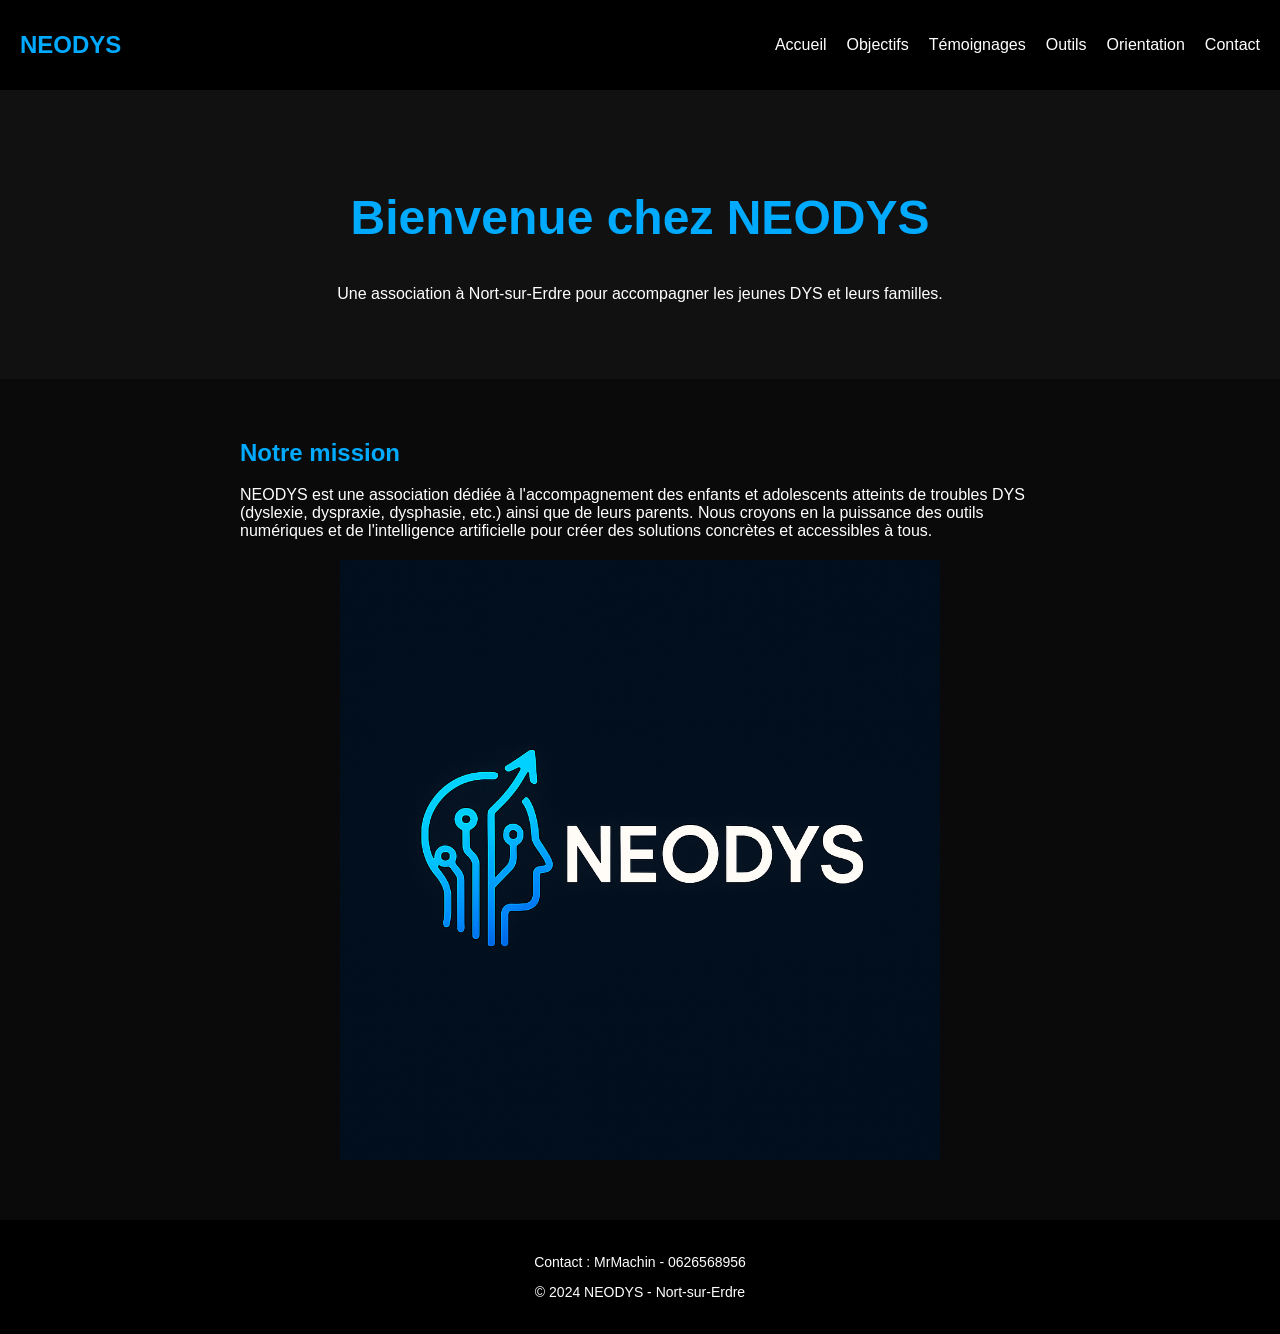
==== index.html @ 27acfe14 "Add files via upload" ====
<!DOCTYPE html>
<html lang="fr">
<head>
    <meta charset="UTF-8">
    <title>NEODYS - Accueil</title>
    <link rel="stylesheet" href="assets/style.css">
</head>
<body>
    <header>
        <div class="logo">NEODYS</div>
        <nav>
            <ul>
                <li><a href="index.html">Accueil</a></li>
                <li><a href="pages/objectifs.html">Objectifs</a></li>
                <li><a href="pages/temoignages.html">Témoignages</a></li>
                <li><a href="pages/outils.html">Outils</a></li>
                <li><a href="pages/orientation.html">Orientation</a></li>
                <li><a href="pages/contact.html">Contact</a></li>
            </ul>
        </nav>
    </header>
    <main>
        <section class="hero">
            <h1>Bienvenue chez NEODYS</h1>
            <p>Une association à Nort-sur-Erdre pour accompagner les jeunes DYS et leurs familles.</p>
        </section>
        <section class="intro">
            <h2>Notre mission</h2>
            <p>NEODYS est une association dédiée à l'accompagnement des enfants et adolescents atteints de troubles DYS (dyslexie, dyspraxie, dysphasie, etc.) ainsi que de leurs parents. Nous croyons en la puissance des outils numériques et de l'intelligence artificielle pour créer des solutions concrètes et accessibles à tous.</p>
            <img src="assets/images/35d56af0ce.png" alt="Illustration NEODYS" class="illustration">
        </section>
    </main>
    <footer>
        <p>Contact : MrMachin - 0626568956</p>
        <p>&copy; 2024 NEODYS - Nort-sur-Erdre</p>
    </footer>
</body>
</html>
---- assets/style.css ----
body {
    margin: 0;
    font-family: 'Segoe UI', sans-serif;
    background-color: #0a0a0a;
    color: #ffffff;
}
header {
    background-color: #000000;
    padding: 20px;
    display: flex;
    justify-content: space-between;
    align-items: center;
}
.logo {
    font-size: 24px;
    font-weight: bold;
    color: #00aaff;
}
nav ul {
    list-style: none;
    display: flex;
    gap: 20px;
}
nav ul li a {
    color: #ffffff;
    text-decoration: none;
}
nav ul li a:hover {
    color: #00aaff;
}
.hero {
    background-color: #111111;
    padding: 60px 20px;
    text-align: center;
}
.hero h1 {
    font-size: 48px;
    color: #00aaff;
}
.intro {
    padding: 40px 20px;
    max-width: 800px;
    margin: auto;
}
.intro h2 {
    color: #00aaff;
}
.illustration {
    width: 100%;
    max-width: 600px;
    display: block;
    margin: 20px auto;
}
footer {
    background-color: #000000;
    text-align: center;
    padding: 20px;
    font-size: 14px;
}
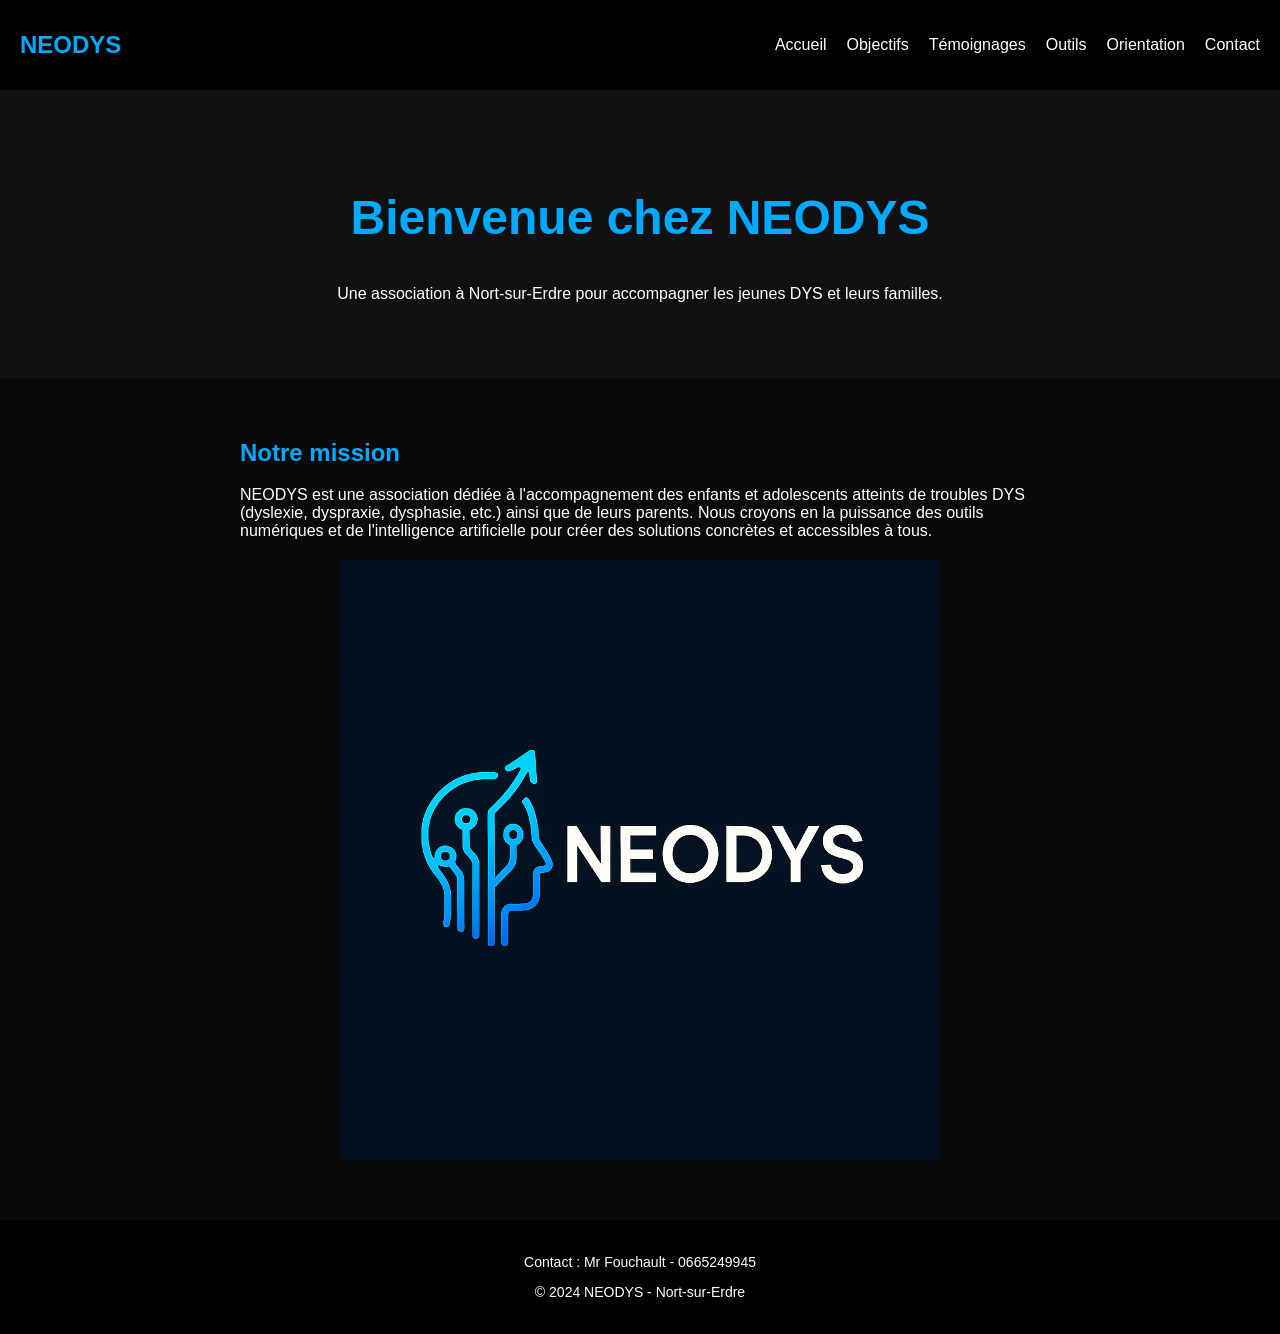
==== commit 7a67c26b: "Add files via upload" ====
--- a/index.html
+++ b/index.html
@@ -32,7 +32,7 @@
         </section>
     </main>
     <footer>
-        <p>Contact : MrMachin - 0626568956</p>
+        <p>Contact : Mr Fouchault - 0665249945</p>
         <p>&copy; 2024 NEODYS - Nort-sur-Erdre</p>
     </footer>
 </body>
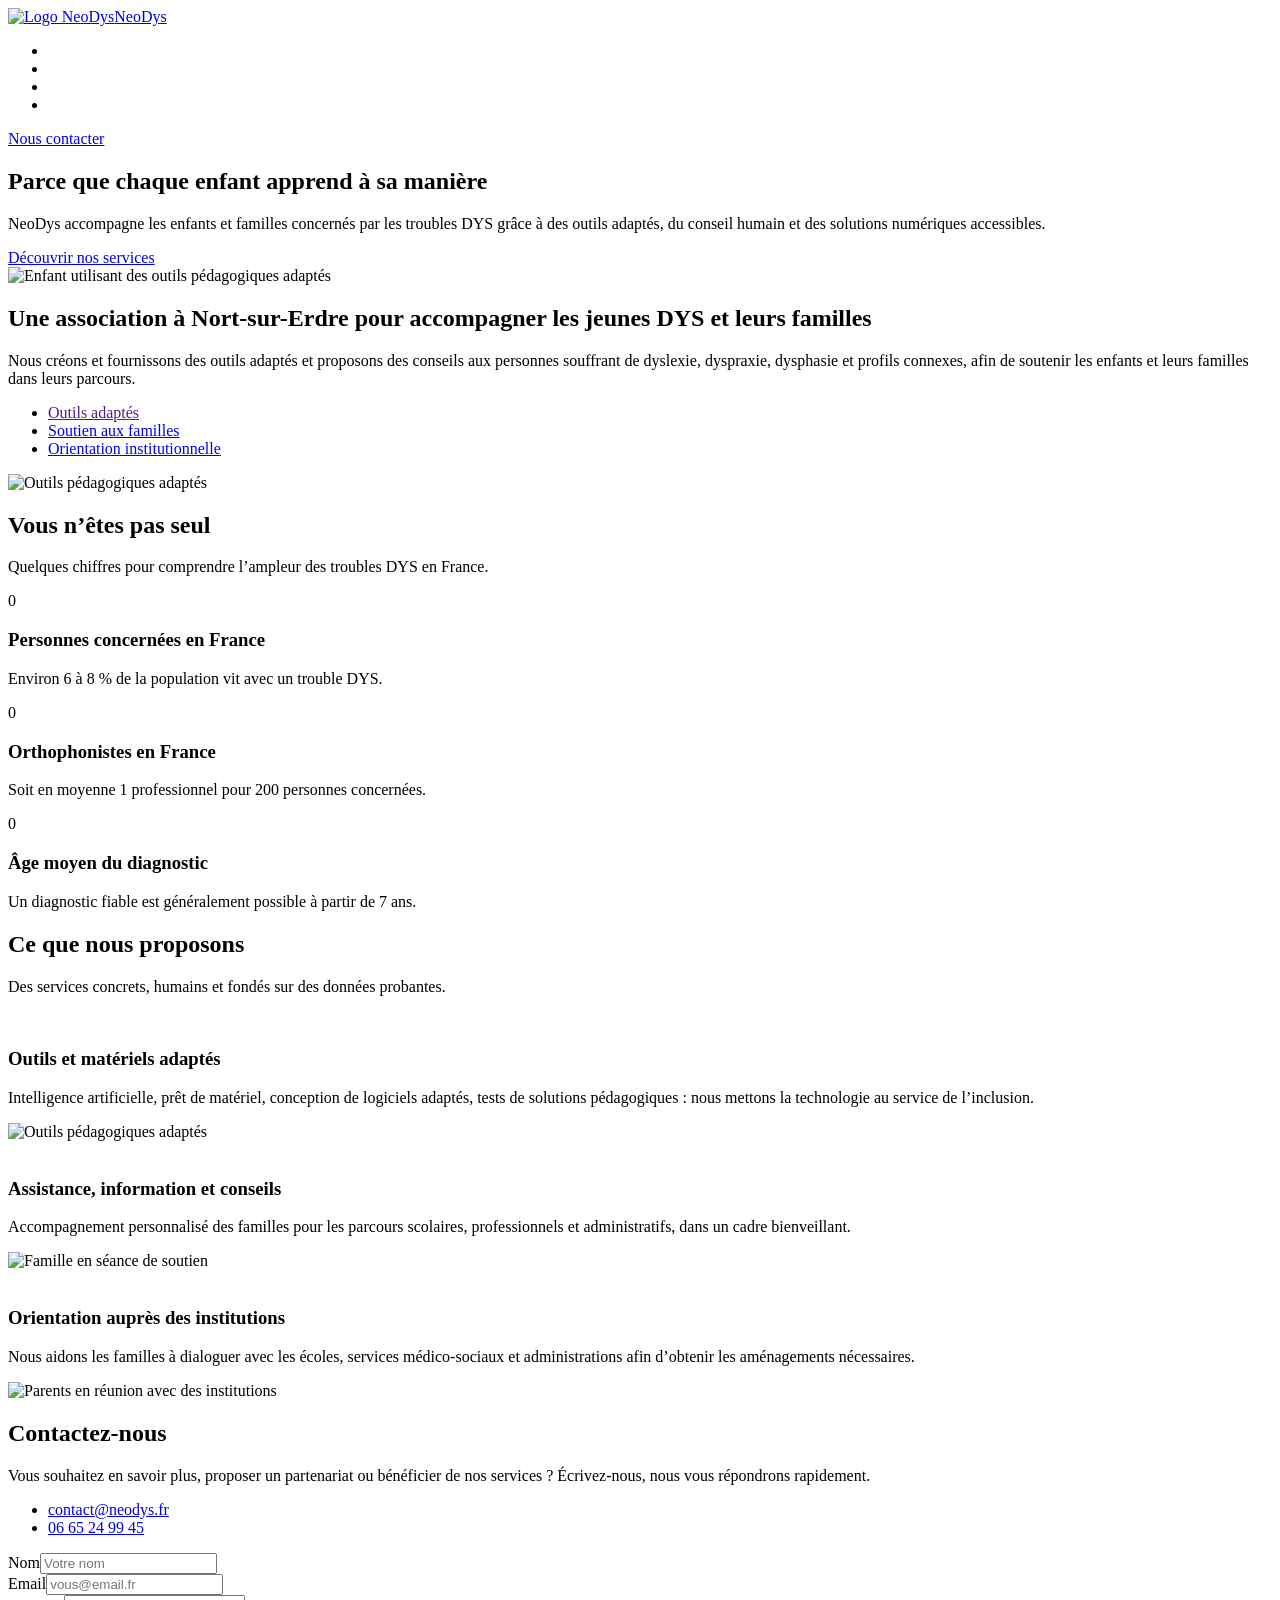
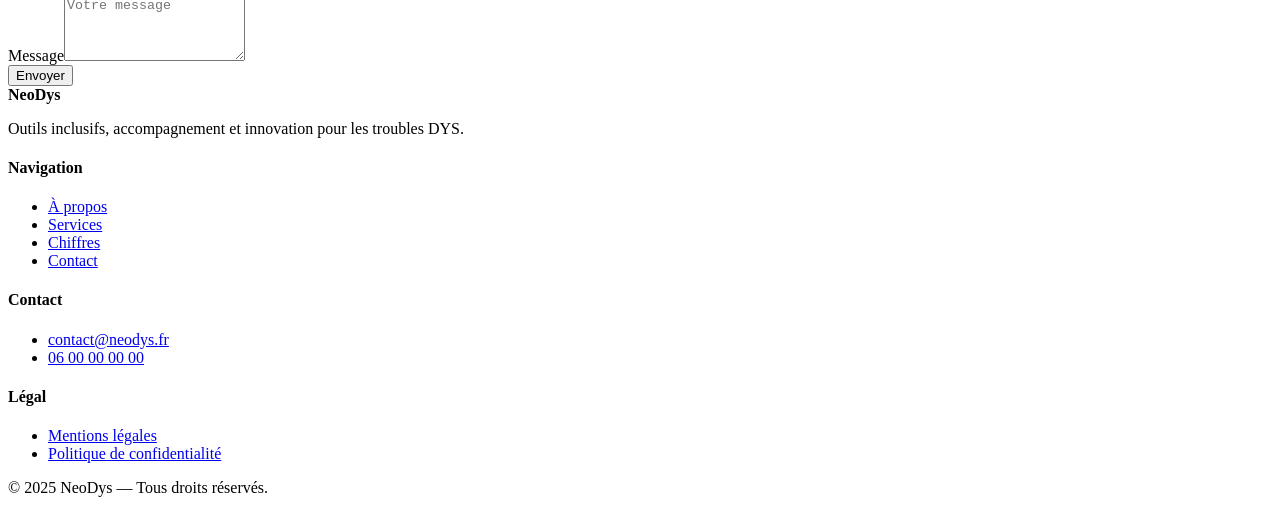
==== commit 18aa6bbb: "Update index.html New version" ====
--- a/index.html
+++ b/index.html
@@ -1,39 +1,88 @@
-
 <!DOCTYPE html>
 <html lang="fr">
-<head>
-    <meta charset="UTF-8">
-    <title>NEODYS - Accueil</title>
-    <link rel="stylesheet" href="assets/style.css">
-</head>
-<body>
-    <header>
-        <div class="logo">NEODYS</div>
-        <nav>
-            <ul>
-                <li><a href="index.html">Accueil</a></li>
-                <li><a href="pages/objectifs.html">Objectifs</a></li>
-                <li><a href="pages/temoignages.html">Témoignages</a></li>
-                <li><a href="pages/outils.html">Outils</a></li>
-                <li><a href="pages/orientation.html">Orientation</a></li>
-                <li><a href="pages/contact.html">Contact</a></li>
-            </ul>
-        </nav>
-    </header>
-    <main>
-        <section class="hero">
-            <h1>Bienvenue chez NEODYS</h1>
-            <p>Une association à Nort-sur-Erdre pour accompagner les jeunes DYS et leurs familles.</p>
-        </section>
-        <section class="intro">
-            <h2>Notre mission</h2>
-            <p>NEODYS est une association dédiée à l'accompagnement des enfants et adolescents atteints de troubles DYS (dyslexie, dyspraxie, dysphasie, etc.) ainsi que de leurs parents. Nous croyons en la puissance des outils numériques et de l'intelligence artificielle pour créer des solutions concrètes et accessibles à tous.</p>
-            <img src="assets/images/35d56af0ce.png" alt="Illustration NEODYS" class="illustration">
-        </section>
-    </main>
-    <footer>
-        <p>Contact : Mr Fouchault - 0665249945</p>
-        <p>&copy; 2024 NEODYS - Nort-sur-Erdre</p>
-    </footer>
-</body>
+  <head>
+    <title>NeoDys — Chaque enfant apprend autrement</title>
+  <meta charset="utf-8"/>
+  <meta name="viewport" content="width=device-width, initial-scale=1"/>
+  <meta name="robots" content="index,follow"/>
+  <meta name="generator" content="GrapesJS Studio"/>
+  <meta name="description" content="Association dédiée aux enfants et adolescents avec troubles DYS. Outils, accompagnement et inclusion."/>
+  <meta name="keywords" content="association help dyslexia child "/>
+  <meta property="og:title" content="Association Website"/>
+  <meta property="og:description" content="An association dedicated to supporting children and adolescents with DYS disorders (dyslexia, dyspraxia, dysphasia, etc.) and their parents. We believe in the power of digital tools and artificial intelligence to create concrete solutions that are accessible to all."/>
+  <meta property="og:image" content="https://cdn.grapesjs.com/workspaces/cmgajyzwd0ggd1u27xt3xkpdw/assets/f4bf1b28-2340-4c3b-806a-309c0e738897__sans-titre.png"/>
+  <link rel="icon" href="https://cdn.grapesjs.com/workspaces/cmgajyzwd0ggd1u27xt3xkpdw/assets/f4bf1b28-2340-4c3b-806a-309c0e738897__sans-titre.png"/>
+  <link rel="preconnect" href="https://fonts.googleapis.com"/>
+<link rel="preconnect" href="https://fonts.gstatic.com" crossorigin=""/>
+<link href="https://fonts.googleapis.com/css2?family=Inter:wght@400;500;600;700&amp;family=Poppins:wght@600;700&amp;display=swap" rel="stylesheet"/>
+<link rel="stylesheet" href="style.css"/>
+  <link rel="stylesheet" href="./style.css">
+  </head>
+  <body class="gjs-t-body cls-kjmi97"><!-- HEADER --><header id="iawk8b" class="site-header"><div id="ikio72" class="container header-row"><a href="#" id="i83j0b" class="brand"><img src="https://cdn.grapesjs.com/workspaces/cmgajyzwd0ggd1u27xt3xkpdw/assets/f4bf1b28-2340-4c3b-806a-309c0e738897__sans-titre.png" alt="Logo NeoDys" class="brand-logo"/><span id="i8cjxf" class="brand-name">NeoDys</span></a><nav aria-label="Navigation principale" id="i60w9q" class="nav"><ul id="nav-menu" class="nav-list"><li></li><li></li><li></li><li></li></ul></nav><a href="#contact" id="iq6sd1" class="btn btn-primary header-cta">Nous contacter</a></div></header><!-- HERO --><section class="hero"><div id="iluq3w" class="container hero-grid"><div class="hero-content"><h1 id="igd5ux">Parce que chaque enfant apprend à sa manière</h1><p id="inbpbu">
+            NeoDys accompagne les enfants et familles concernés par les troubles DYS grâce à des outils adaptés,
+            du conseil humain et des solutions numériques accessibles.
+          </p><div id="irul8d" class="hero-actions"><a href="#services" id="iszy1e" class="btn btn-primary">Découvrir nos services</a></div></div><div class="hero-media"><img src="https://cdn.grapesjs.com/workspaces/cmgajyzwd0ggd1u27xt3xkpdw/assets/0e031866-b7d8-4621-9bfe-7e6dbc45d744__homepage.png" alt="Enfant utilisant des outils pédagogiques adaptés" loading="lazy"/></div></div></section><!-- ABOUT --><section id="about" class="section section-alt"><div class="container about-grid"><div class="about-content"><h2 id="i7hau8">Une association à Nort-sur-Erdre pour accompagner les jeunes DYS et leurs familles</h2><p id="i533xy">
+            Nous créons et fournissons des outils adaptés et proposons des conseils aux personnes souffrant de dyslexie,
+            dyspraxie, dysphasie et profils connexes, afin de soutenir les enfants et leurs familles dans leurs parcours.
+          </p><ul class="features-list"><li><a href="" id="i0cnm4a" class="features-link"><img src="https://cdn.grapesjs.com/workspaces/cmgajyzwd0ggd1u27xt3xkpdw/assets/58eb4a2b-8857-49b6-830a-2efe893fca12__laptop-alt-1-svgrepo-com.svg" alt="" aria-hidden="true" id="iqdhwq" class="features-icon"/><span id="ihd399" class="features-text">Outils adaptés</span></a></li><li><a href="#soutien-familles" class="features-link"><img src="https://cdn.grapesjs.com/workspaces/cmgajyzwd0ggd1u27xt3xkpdw/assets/b63f4668-7321-470e-af51-d4eb63fbffd0__help-notification-alert-svgrepo-com.svg" alt="" aria-hidden="true" class="features-icon"/><span id="iif6f2" class="features-text">Soutien aux familles</span></a></li><li><a href="#orientation-institutionnelle" class="features-link"><img src="https://cdn.grapesjs.com/workspaces/cmgajyzwd0ggd1u27xt3xkpdw/assets/3107d312-eee1-466d-b9e6-87ce29bc3406__institution-svgrepo-com.svg" alt="" aria-hidden="true" id="iud1ll" class="features-icon"/><span id="i2te7a" class="features-text">Orientation institutionnelle</span></a></li></ul></div><div class="about-media"><img src="https://cdn.grapesjs.com/workspaces/cmgajyzwd0ggd1u27xt3xkpdw/assets/9f7df3d9-b912-4e22-a94a-2d10650d48ab__accompagnement.jpg" alt="Outils pédagogiques adaptés" loading="lazy" id="ir4f1l"/></div></div></section><!-- STATS --><section id="stats" class="section"><div class="container stats-header"><h2>Vous n’êtes pas seul</h2><p id="izos5s">Quelques chiffres pour comprendre l’ampleur des troubles DYS en France.</p></div><div class="container stats-grid"><article class="stat-card"><div data-target="4796400" class="stat-value">0</div><h3>Personnes concernées en France</h3><p>Environ 6 à 8 % de la population vit avec un trouble DYS.</p></article><article class="stat-card"><div data-target="24400" class="stat-value">0</div><h3>Orthophonistes en France</h3><p>Soit en moyenne 1 professionnel pour 200 personnes concernées.</p></article><article class="stat-card"><div data-target="7" class="stat-value">0</div><h3>Âge moyen du diagnostic</h3><p>Un diagnostic fiable est généralement possible à partir de 7 ans.</p></article></div></section><!-- SERVICES --><section id="services" class="section section-alt"><div class="container services-header"><h2>Ce que nous proposons</h2><p>Des services concrets, humains et fondés sur des données probantes.</p></div><div class="container services-grid"><article class="service-card"><div class="service-header"><img src="https://api.iconify.design/lucide-wrench.svg" alt="" aria-hidden="true"/><h3>Outils et matériels adaptés</h3></div><p>
+            Intelligence artificielle, prêt de matériel, conception de logiciels adaptés,
+            tests de solutions pédagogiques : nous mettons la technologie au service de l’inclusion.
+          </p><img src="https://cdn.grapesjs.com/workspaces/cmgajyzwd0ggd1u27xt3xkpdw/assets/0801f3e4-2766-47a6-b508-b0bc6863810e__geminigeneratedimage1if2b81if2b81if2.png" alt="Outils pédagogiques adaptés" loading="lazy" class="service-image"/></article><article class="service-card"><div class="service-header"><img src="https://api.iconify.design/lucide-heart-handshake.svg" alt="" aria-hidden="true"/><h3>Assistance, information et conseils</h3></div><p>
+            Accompagnement personnalisé des familles pour les parcours scolaires,
+            professionnels et administratifs, dans un cadre bienveillant.
+          </p><img src="https://cdn.grapesjs.com/workspaces/cmgajyzwd0ggd1u27xt3xkpdw/assets/c8f2d882-c932-44e7-be1f-30512486e91b__geminigeneratedimagelb1zo9lb1zo9lb1z.png" alt="Famille en séance de soutien" loading="lazy" class="service-image"/></article><article class="service-card"><div class="service-header"><img src="https://api.iconify.design/lucide-landmark.svg" alt="" aria-hidden="true"/><h3>Orientation auprès des institutions</h3></div><p>
+            Nous aidons les familles à dialoguer avec les écoles, services médico-sociaux
+            et administrations afin d’obtenir les aménagements nécessaires.
+          </p><img src="https://cdn.grapesjs.com/workspaces/cmgajyzwd0ggd1u27xt3xkpdw/assets/6550ee83-03e2-4e31-a91a-245e0c40d80b__geminigeneratedimagevndatxvndatxvnda.png" alt="Parents en réunion avec des institutions" loading="lazy" class="service-image"/></article></div></section><!-- CONTACT --><section id="contact" class="section"><div id="i3mvjs" class="container contact-grid"><div class="contact-info"><h2>Contactez-nous</h2><p>
+            Vous souhaitez en savoir plus, proposer un partenariat ou bénéficier de nos services ?
+            Écrivez-nous, nous vous répondrons rapidement.
+          </p><ul class="contact-list"><li><img src="https://api.iconify.design/lucide-mail.svg" alt="" aria-hidden="true"/><a href="mailto:contact@neodys.fr">contact@neodys.fr</a></li><li><img src="https://api.iconify.design/lucide-phone.svg" alt="" aria-hidden="true"/><a href="tel:+33665249945">06 65 24 99 45</a></li></ul></div><form method="post" action="#" class="contact-form"><div class="form-field"><label for="name">Nom</label><input type="text" id="name" required placeholder="Votre nom"/></div><div class="form-field"><label for="email">Email</label><input type="email" id="email" required placeholder="vous@email.fr"/></div><div class="form-field"><label for="message">Message</label><textarea id="message" rows="4" required placeholder="Votre message"></textarea></div><button type="submit" id="ief5v3" class="btn btn-primary">Envoyer</button></form></div></section><!-- FOOTER --><footer class="site-footer"><div class="container footer-grid"><div class="footer-brand"><img src="https://api.iconify.design/lucide-shield.svg" alt="" aria-hidden="true"/><strong>NeoDys</strong><p>Outils inclusifs, accompagnement et innovation pour les troubles DYS.</p></div><nav aria-label="Navigation secondaire" class="footer-nav"><h4>Navigation</h4><ul><li><a href="#about">À propos</a></li><li><a href="#services">Services</a></li><li><a href="#stats">Chiffres</a></li><li><a href="#contact">Contact</a></li></ul></nav><div class="footer-contact"><h4>Contact</h4><ul><li><a href="mailto:contact@neodys.fr">contact@neodys.fr</a></li><li><a href="tel:+33600000000">06 00 00 00 00</a></li></ul></div><div class="footer-legal"><h4>Légal</h4><ul><li><a href="#">Mentions légales</a></li><li><a href="#">Politique de confidentialité</a></li></ul></div></div><div id="i4d6zl" class="footer-bottom"><p>© 2025 NeoDys — Tous droits réservés.</p></div></footer><!-- JS --><script>
+      // MENU MOBILE
+      const toggle = document.querySelector('.nav-toggle');
+      const menu = document.querySelector('#nav-menu');
+
+      toggle.addEventListener('click', () => {
+        const expanded = toggle.getAttribute('aria-expanded') === 'true';
+        toggle.setAttribute('aria-expanded', !expanded);
+        menu.classList.toggle('open');
+      });
+
+      // STATS ANIMATION
+      const counters = document.querySelectorAll(".stat-value");
+
+      function formatFR(n) {
+        return n.toLocaleString("fr-FR");
+      }
+
+      function animate(el) {
+        const target = parseInt(el.dataset.target, 10) || 0;
+        const duration = 2000;
+        const start = performance.now();
+
+        function step(now) {
+          const progress = Math.min((now - start) / duration, 1);
+          el.textContent = formatFR(Math.floor(target * progress));
+          if (progress < 1) requestAnimationFrame(step);
+        }
+
+        requestAnimationFrame(step);
+      }
+
+      const observer = new IntersectionObserver(entries => {
+        entries.forEach(entry => {
+          if (entry.isIntersecting) {
+            const el = entry.target.querySelector(".stat-value");
+            if (el && !el.dataset.done) {
+              el.dataset.done = "1";
+              animate(el);
+            }
+            observer.unobserve(entry.target);
+          }
+        });
+      }, {
+        threshold: 0.4
+      });
+
+      document.querySelectorAll(".stat-card").forEach(card => observer.observe(card));
+    </script></body>
 </html>
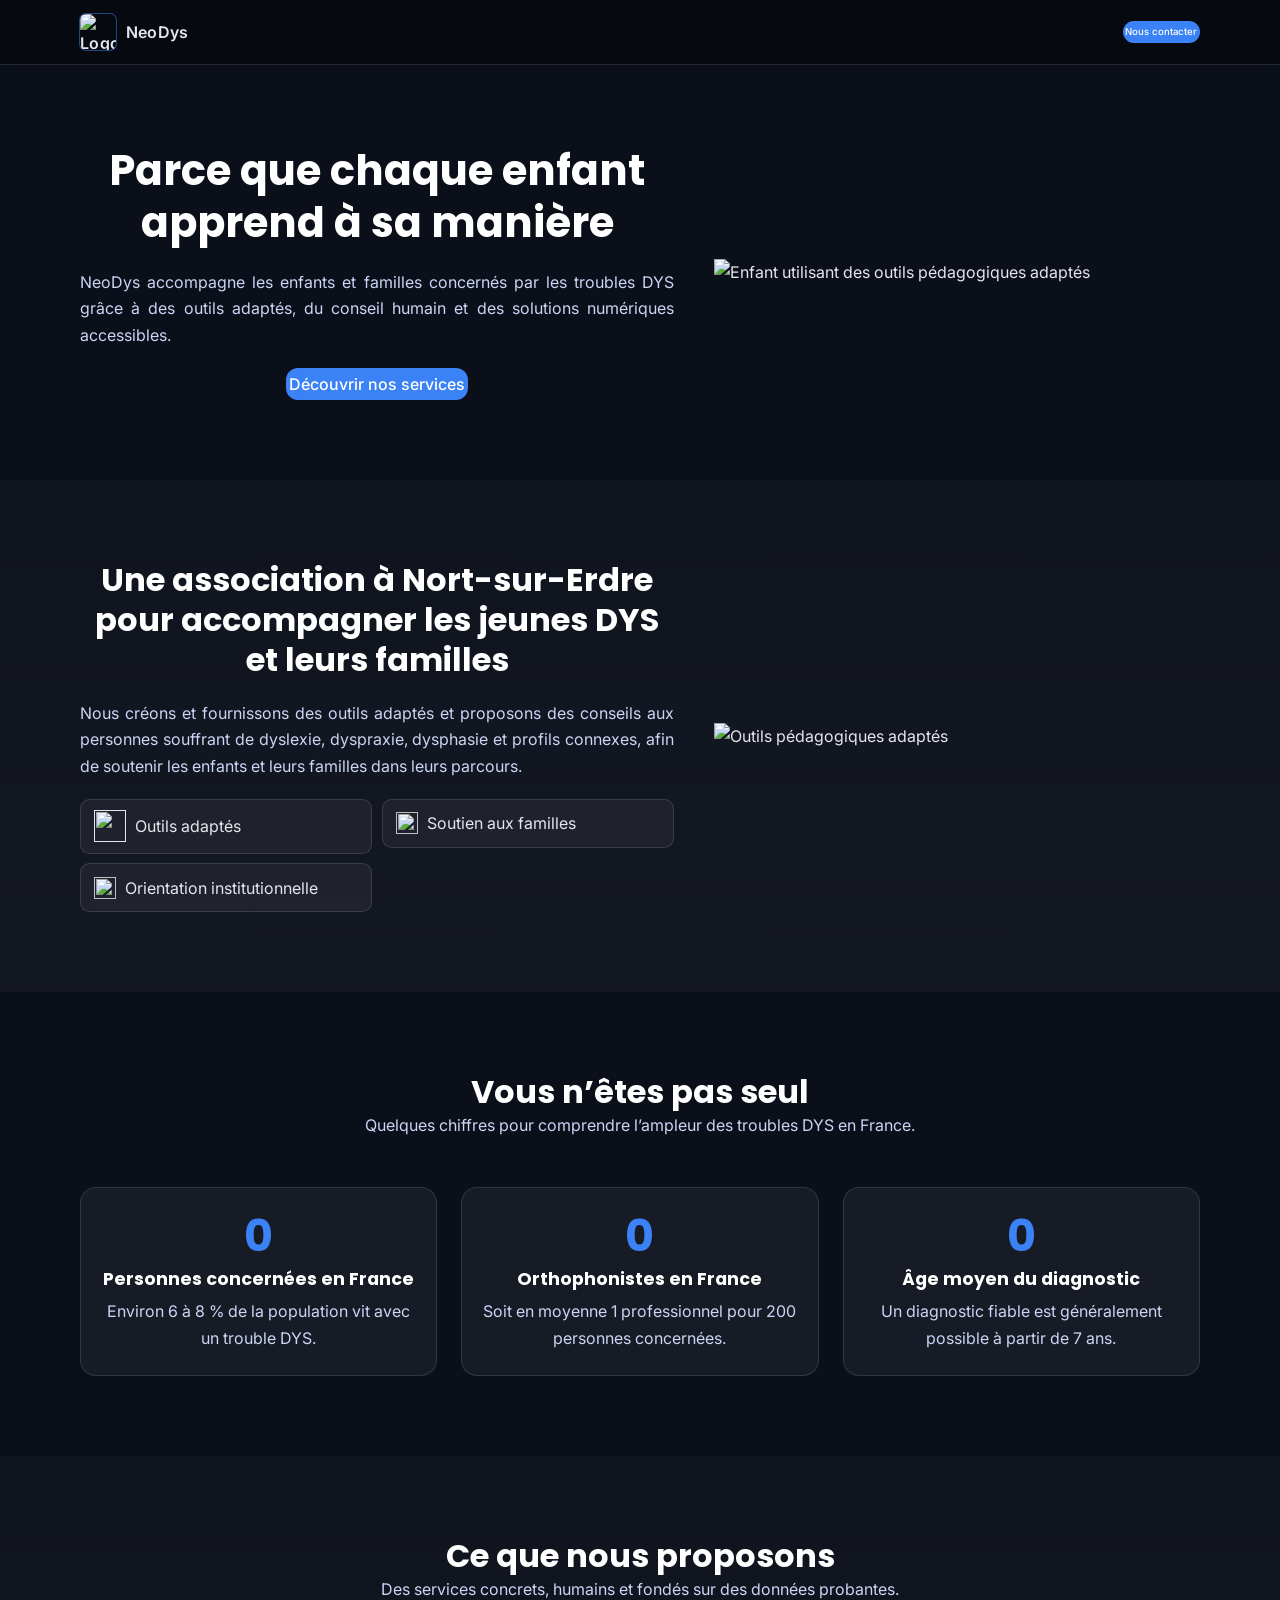
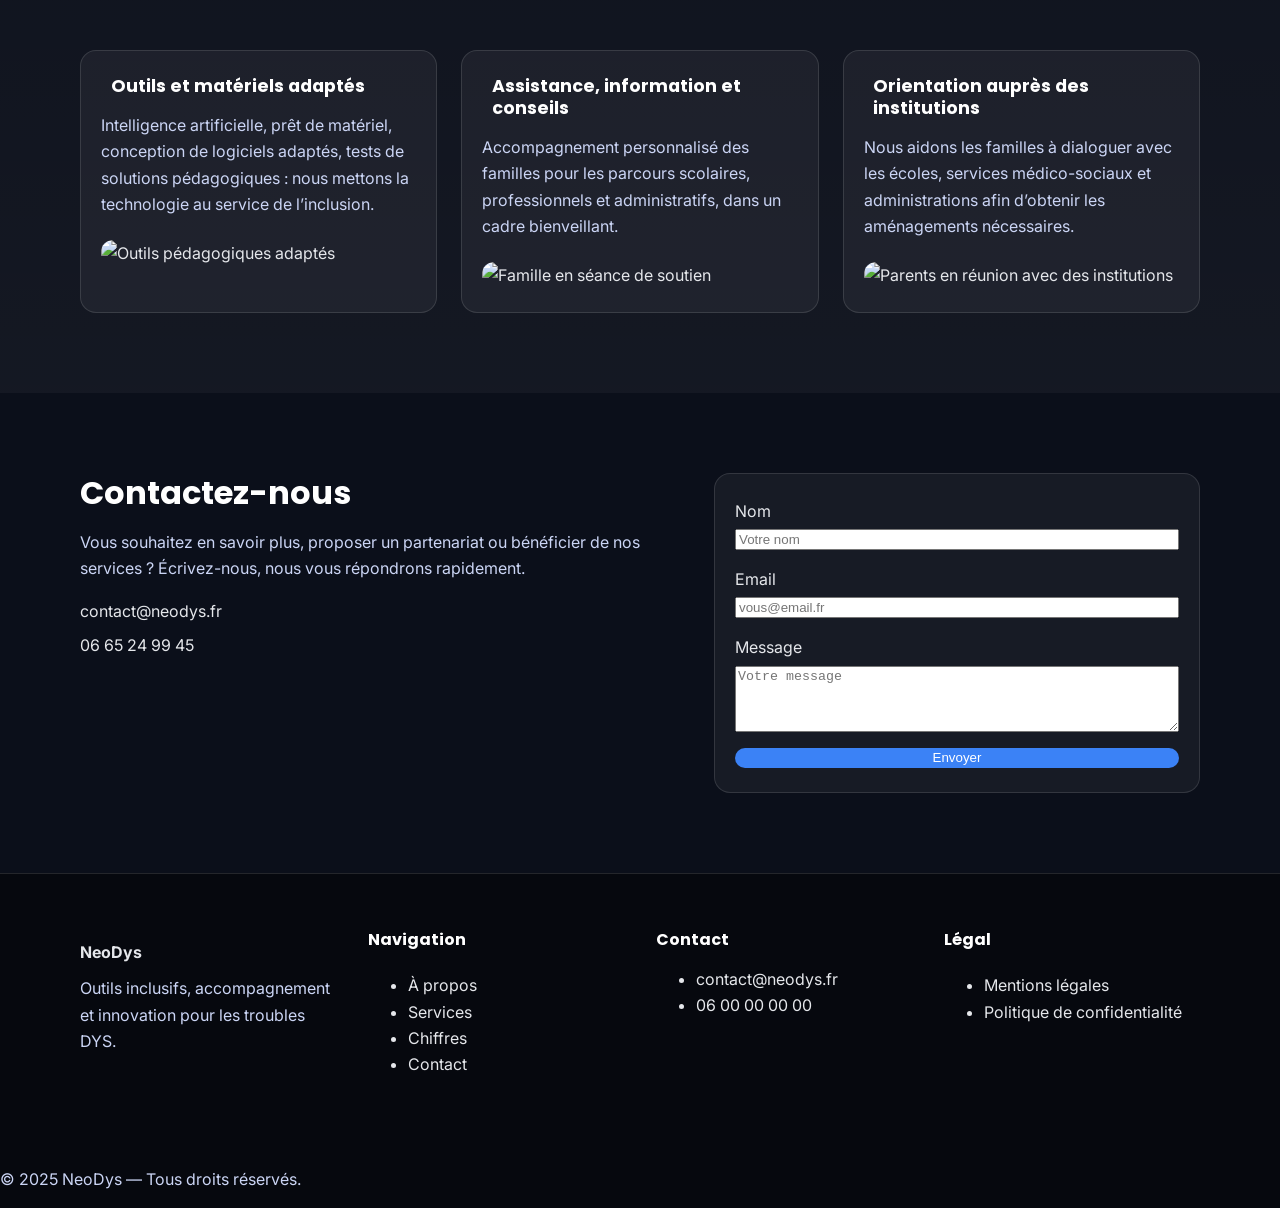
==== commit 708d75d1: "Update index.html" ====
--- a/index.html
+++ b/index.html
@@ -15,8 +15,7 @@
   <link rel="preconnect" href="https://fonts.googleapis.com"/>
 <link rel="preconnect" href="https://fonts.gstatic.com" crossorigin=""/>
 <link href="https://fonts.googleapis.com/css2?family=Inter:wght@400;500;600;700&amp;family=Poppins:wght@600;700&amp;display=swap" rel="stylesheet"/>
-<link rel="stylesheet" href="style.css"/>
-  <link rel="stylesheet" href="./style.css">
+<link rel="stylesheet" href="assets/style.css">
   </head>
   <body class="gjs-t-body cls-kjmi97"><!-- HEADER --><header id="iawk8b" class="site-header"><div id="ikio72" class="container header-row"><a href="#" id="i83j0b" class="brand"><img src="https://cdn.grapesjs.com/workspaces/cmgajyzwd0ggd1u27xt3xkpdw/assets/f4bf1b28-2340-4c3b-806a-309c0e738897__sans-titre.png" alt="Logo NeoDys" class="brand-logo"/><span id="i8cjxf" class="brand-name">NeoDys</span></a><nav aria-label="Navigation principale" id="i60w9q" class="nav"><ul id="nav-menu" class="nav-list"><li></li><li></li><li></li><li></li></ul></nav><a href="#contact" id="iq6sd1" class="btn btn-primary header-cta">Nous contacter</a></div></header><!-- HERO --><section class="hero"><div id="iluq3w" class="container hero-grid"><div class="hero-content"><h1 id="igd5ux">Parce que chaque enfant apprend à sa manière</h1><p id="inbpbu">
             NeoDys accompagne les enfants et familles concernés par les troubles DYS grâce à des outils adaptés,
--- a/assets/style.css
+++ b/assets/style.css
@@ -0,0 +1,3 @@
+* { box-sizing: border-box; } body {margin: 0;}:root{--gjs-t-color-primary:#3b82f6;--gjs-t-color-secondary:#1e3a8a;--gjs-t-color-accent:#60a5fa;--gjs-t-color-success:#22c55e;--gjs-t-color-warning:#f59e0b;--gjs-t-color-error:#ef4444;}html{font-size:16px;-webkit-text-size-adjust:100%;scroll-behavior:smooth;}.gjs-t-body{background-color:#0b0f1a;color:#e5e7eb;font-size:16px;line-height:1.65;font-family:Inter, system-ui, -apple-system, Segoe UI, Roboto, Arial, "Helvetica Neue", "Noto Sans", "Apple Color Emoji", "Segoe UI Emoji", "Segoe UI Symbol";}.gjs-t-h1{color:#ffffff;font-size:44px;line-height:1.15;font-family:Poppins, Inter, system-ui, -apple-system, Segoe UI, Roboto, Arial;}.gjs-t-h2{color:#ffffff;font-size:32px;line-height:1.2;font-family:Poppins, Inter, system-ui, -apple-system, Segoe UI, Roboto, Arial;}.gjs-t-button{background-color:var(--gjs-t-color-primary);color:#ffffff;border-radius:10px;}.gjs-t-link{color:var(--gjs-t-color-accent);text-decoration:none;}.gjs-t-border{border-radius:12px;border:1px solid rgba(96,165,250,0.25);border-color:#e0e0e0;}body{margin:0;font-family:Inter, system-ui, -apple-system, Segoe UI, Roboto, Arial, sans-serif;background:var(--color-bg);color:var(--color-text);-webkit-font-smoothing:antialiased;}a{color:inherit;text-decoration:none;}.site-header{position:sticky;top:0;z-index:100;background:rgba(0, 0, 0, 0.35);backdrop-filter:blur(10px);border-bottom:1px solid var(--color-border);}.header-container{margin-left:auto;margin-right:auto;max-width:72rem;padding-left:1.5rem;padding-right:1.5rem;padding-top:1rem;padding-bottom:1rem;display:flex;align-items:center;justify-content:space-between;gap:1.5rem;}.brand-link{display:flex;align-items:center;gap:0.75rem;}.brand-mark{height:2.25rem;width:2.25rem;border-radius:0.5rem;background-color:rgb(37 99 235 / 0.2);border-width:1px;border-color:rgb(96 165 250 / 0.3);display:flex;align-items:center;justify-content:center;}.brand-icon{height:1.25rem;width:1.25rem;}.primary-navigation{display:none;}.navigation-list{display:flex;align-items:center;gap:2rem;}.navigation-link-about:hover{color:rgb(255 255 255 / 1);}.navigation-link-services:hover{color:rgb(255 255 255 / 1);}.navigation-link-resources:hover{color:rgb(255 255 255 / 1);}.navigation-link-contact:hover{color:rgb(255 255 255 / 1);}.header-actions{display:flex;align-items:center;gap:0.75rem;}.header-cta{display:none;font-size:clamp(0.6rem, 0.5vw, 0.5rem);}.hero-section{padding-block:2rem 1rem;}.hero-container{display:block;}.hero-title{font-weight:600;}.hero-subtitle{color:rgb(219 234 254 / 0.9);}.hero-primary-cta{padding-left:1.25rem;padding-right:1.25rem;padding-top:0.75rem;padding-bottom:0.75rem;font-weight:500;}.hero-primary-cta:hover{background-color:rgb(59 130 246 / 1);}.hero-primary-cta:focus-visible{outline:2px solid transparent;outline-offset:2px;box-shadow:0 0 #0000, 0 0 #0000, 0 0 #0000;}.hero-secondary-cta{text-underline-offset:4px;}.hero-secondary-cta:hover{text-decoration-line:underline;}.hero-highlights-list{display:flex;align-items:center;gap:1.5rem;font-size:0.875rem;line-height:1.25rem;color:rgb(219 234 254 / 0.8);}.hero-highlight{display:flex;align-items:center;gap:0.5rem;}.hero-highlight-icon-tools{height:1rem;width:1rem;}.hero-highlight-icon-support{height:1rem;width:1rem;}.hero-highlight-icon-guidance{height:1rem;width:1rem;}.hero-image-desktop{width:100%;height:auto;border-radius:0.75rem;border-width:1px;border-color:rgb(255 255 255 / 0.1);box-shadow:0 0 #0000, 0 0 #0000, 0 25px 50px -12px rgb(0 0 0 / 0.25);display:none;}.hero-image-mobile{width:100%;height:auto;border-radius:0.75rem;border-width:1px;border-color:rgb(255 255 255 / 0.1);box-shadow:0 0 #0000, 0 0 #0000, 0 20px 25px -5px rgb(0 0 0 / 0.1), 0 8px 10px -6px rgb(0 0 0 / 0.1);display:none;}.hero-image-fallback{width:100%;height:auto;border-radius:0.75rem;border-width:1px;border-color:rgb(255 255 255 / 0.1);box-shadow:0 0 #0000, 0 0 #0000, 0 25px 50px -12px rgb(0 0 0 / 0.25);}.about-section{width:100%;border-top-width:1px;border-color:rgb(255 255 255 / 0.1);}.about-container{margin-left:auto;margin-right:auto;max-width:72rem;padding-left:1.5rem;padding-right:1.5rem;padding-top:4rem;padding-bottom:4rem;display:grid;grid-template-columns:repeat(2, minmax(0, 1fr));gap:3rem;align-items:flex-start;}.about-text-block{display:flex;flex-direction:column;gap:1.5rem;}.about-title{font-weight:600;}.about-paragraph-intro{color:rgb(219 234 254 / 0.9);}.objectives-list{display:flex;flex-direction:column;gap:1rem;}.objective-item{display:flex;align-items:flex-start;gap:0.75rem;}.objective-icon-tools{height:1.25rem;width:1.25rem;margin-top:0.125rem;}.objective-text{color:rgb(219 234 254 / 1);}.objective-icon-advice{height:1.25rem;width:1.25rem;margin-top:0.125rem;}.objective-icon-guidance{height:1.25rem;width:1.25rem;margin-top:0.125rem;}.about-media-block{display:grid;grid-template-columns:repeat(2, minmax(0, 1fr));gap:1rem;}.about-figure-primary{overflow:hidden;}.about-image-tools{width:100%;height:auto;}.about-caption-tools{padding-left:1rem;padding-right:1rem;padding-top:0.75rem;padding-bottom:0.75rem;font-size:0.875rem;line-height:1.25rem;color:rgb(219 234 254 / 0.8);}.about-figure-secondary{overflow:hidden;}.about-image-family{width:100%;height:auto;}.about-caption-family{padding-left:1rem;padding-right:1rem;padding-top:0.75rem;padding-bottom:0.75rem;font-size:0.875rem;line-height:1.25rem;color:rgb(219 234 254 / 0.8);}.services-section{width:100%;border-top-width:1px;border-color:rgb(255 255 255 / 0.1);}.services-container{margin-left:auto;margin-right:auto;max-width:72rem;padding-left:1.5rem;padding-right:1.5rem;padding-top:4rem;padding-bottom:4rem;}.services-header{text-align:center;margin-bottom:clamp(2rem, 6vw, 3rem);}.services-header-text{max-width:48rem;}.services-title{font-weight:600;}.services-subtitle{color:rgb(219 234 254 / 0.9);margin-top:0.75rem;}.services-header-cta{text-underline-offset:4px;}.services-header-cta:hover{text-decoration-line:underline;}.services-grid{display:grid;grid-template-columns:1fr;gap:1.5rem;}.service-card-tools{padding:1.5rem;background-color:rgb(255 255 255 / 0.05);}.service-card-header{display:flex;align-items:center;gap:0.75rem;}.service-icon-tools{height:1.5rem;width:1.5rem;}.service-title-tools{color:rgb(255 255 255 / 1);font-weight:600;}.service-description-tools{margin-top:0.75rem;color:rgb(219 234 254 / 0.9);}.service-feature-list-tools{margin-top:1rem;display:flex;flex-direction:column;gap:0.5rem;font-size:0.875rem;line-height:1.25rem;color:rgb(219 234 254 / 0.8);}.service-media-wrapper{margin-top:1.25rem;overflow:hidden;border-radius:0.5rem;border-width:1px;border-color:rgb(255 255 255 / 0.1);}.service-image-tools{width:100%;height:auto;}.service-card-support{padding:1.5rem;background-color:rgb(255 255 255 / 0.05);}.service-icon-support{height:1.5rem;width:1.5rem;}.service-title-support{color:rgb(255 255 255 / 1);font-weight:600;}.service-description-support{margin-top:0.75rem;color:rgb(219 234 254 / 0.9);}.service-feature-list-support{margin-top:1rem;display:flex;flex-direction:column;gap:0.5rem;font-size:0.875rem;line-height:1.25rem;color:rgb(219 234 254 / 0.8);}.service-image-support{width:100%;height:auto;}.service-card-guidance{padding:1.5rem;background-color:rgb(255 255 255 / 0.05);}.service-icon-guidance{height:1.5rem;width:1.5rem;}.service-title-guidance{color:rgb(255 255 255 / 1);font-weight:600;}.service-description-guidance{margin-top:0.75rem;color:rgb(219 234 254 / 0.9);}.service-feature-list-guidance{margin-top:1rem;display:flex;flex-direction:column;gap:0.5rem;font-size:0.875rem;line-height:1.25rem;color:rgb(219 234 254 / 0.8);}.service-image-guidance{width:100%;height:auto;}.resources-section{width:100%;border-top-width:1px;border-color:rgb(255 255 255 / 0.1);}.resources-container{margin-left:auto;margin-right:auto;max-width:72rem;padding-left:1.5rem;padding-right:1.5rem;padding-top:4rem;padding-bottom:4rem;}.resources-header{max-width:48rem;}.resources-title{font-weight:600;}.resources-subtitle{color:rgb(219 234 254 / 0.9);margin-top:0.75rem;}.resources-grid{margin-top:2.5rem;display:grid;grid-template-columns:repeat(3, minmax(0, 1fr));gap:2rem;}.resource-card-guide{padding:1.5rem;background-color:rgb(255 255 255 / 0.05);display:flex;flex-direction:column;gap:1rem;}.resource-header{display:flex;align-items:center;gap:0.75rem;}.resource-icon-file{height:1.5rem;width:1.5rem;}.resource-title{color:rgb(255 255 255 / 1);font-weight:600;}.resource-description{color:rgb(219 234 254 / 0.9);}.resource-link{text-underline-offset:4px;}.resource-link:hover{text-decoration-line:underline;}.resource-card-accommodations{padding:1.5rem;background-color:rgb(255 255 255 / 0.05);display:flex;flex-direction:column;gap:1rem;}.resource-icon-clipboard{height:1.5rem;width:1.5rem;}.resource-card-external{padding:1.5rem;background-color:rgb(255 255 255 / 0.05);display:flex;flex-direction:column;gap:1rem;}.resource-icon-external{height:1.5rem;width:1.5rem;}.external-links-list{display:flex;flex-direction:column;gap:0.5rem;font-size:0.875rem;line-height:1.25rem;}.external-link-anchor:hover{text-decoration-line:underline;}.external-link-anchor{text-underline-offset:4px;}.contact-section{width:100%;border-top-width:1px;border-color:rgb(255 255 255 / 0.1);}.contact-container{margin-left:auto;margin-right:auto;max-width:72rem;padding-left:1.5rem;padding-right:1.5rem;padding-top:4rem;padding-bottom:4rem;display:grid;grid-template-columns:repeat(2, minmax(0, 1fr));gap:3rem;}.contact-info-block{display:flex;flex-direction:column;gap:1.5rem;}.contact-title{font-weight:600;}.contact-subtitle{color:rgb(219 234 254 / 0.9);}.contact-details-list{display:flex;flex-direction:column;gap:1rem;}.contact-detail-email{display:flex;align-items:center;gap:0.75rem;}.contact-detail-email:hover{color:rgb(255 255 255 / 1);}.contact-icon-email{height:1.25rem;width:1.25rem;}.contact-detail-phone{display:flex;align-items:center;gap:0.75rem;}.contact-detail-phone:hover{color:rgb(255 255 255 / 1);}.contact-icon-phone{height:1.25rem;width:1.25rem;}.contact-social-row{display:flex;align-items:center;gap:1rem;}.social-link-twitter:hover{color:rgb(255 255 255 / 1);}.social-icon-twitter{height:1.25rem;width:1.25rem;}.social-link-facebook:hover{color:rgb(255 255 255 / 1);}.social-icon-facebook{height:1.25rem;width:1.25rem;}.social-link-linkedin:hover{color:rgb(255 255 255 / 1);}.social-icon-linkedin{height:1.25rem;width:1.25rem;}.contact-visual-wrapper{overflow:hidden;}.contact-image{width:100%;height:auto;}.form-fieldset{display:flex;flex-direction:column;gap:1rem;}.form-legend{position:absolute;width:1px;height:1px;padding:0;margin:-1px;overflow:hidden;clip:rect(0, 0, 0, 0);white-space:nowrap;border-width:0;}.form-row-name{display:flex;flex-direction:column;}.form-label-name{font-size:0.875rem;line-height:1.25rem;color:rgb(219 234 254 / 0.9);}.form-input-name{margin-top:0.5rem;border-radius:0.5rem;border-width:1px;border-color:rgb(255 255 255 / 0.1);background-color:rgb(0 0 0 / 0.4);padding-left:0.75rem;padding-right:0.75rem;padding-top:0.5rem;padding-bottom:0.5rem;color:rgb(255 255 255 / 1);}.form-input-name::placeholder{color:rgb(191 219 254 / 0.4);}.form-input-name:focus{outline:2px solid transparent;outline-offset:2px;box-shadow:0 0 0 0px #fff, 0 0 0 calc(2px + 0px) rgb(59 130 246 / 0.5), 0 0 #0000;}.form-row-email{display:flex;flex-direction:column;}.form-label-email{font-size:0.875rem;line-height:1.25rem;color:rgb(219 234 254 / 0.9);}.form-input-email{margin-top:0.5rem;border-radius:0.5rem;border-width:1px;border-color:rgb(255 255 255 / 0.1);background-color:rgb(0 0 0 / 0.4);padding-left:0.75rem;padding-right:0.75rem;padding-top:0.5rem;padding-bottom:0.5rem;color:rgb(255 255 255 / 1);}.form-input-email::placeholder{color:rgb(191 219 254 / 0.4);}.form-input-email:focus{outline:2px solid transparent;outline-offset:2px;box-shadow:0 0 0 0px #fff, 0 0 0 calc(2px + 0px) rgb(59 130 246 / 0.5), 0 0 #0000;}.form-row-subject{display:flex;flex-direction:column;}.form-label-subject{font-size:0.875rem;line-height:1.25rem;color:rgb(219 234 254 / 0.9);}.form-input-subject{margin-top:0.5rem;border-radius:0.5rem;border-width:1px;border-color:rgb(255 255 255 / 0.1);background-color:rgb(0 0 0 / 0.4);padding-left:0.75rem;padding-right:0.75rem;padding-top:0.5rem;padding-bottom:0.5rem;color:rgb(255 255 255 / 1);}.form-input-subject::placeholder{color:rgb(191 219 254 / 0.4);}.form-input-subject:focus{outline:2px solid transparent;outline-offset:2px;box-shadow:0 0 0 0px #fff, 0 0 0 calc(2px + 0px) rgb(59 130 246 / 0.5), 0 0 #0000;}.form-row-message{display:flex;flex-direction:column;}.form-label-message{font-size:0.875rem;line-height:1.25rem;color:rgb(219 234 254 / 0.9);}.form-textarea-message{margin-top:0.5rem;border-radius:0.5rem;border-width:1px;border-color:rgb(255 255 255 / 0.1);background-color:rgb(0 0 0 / 0.4);padding-left:0.75rem;padding-right:0.75rem;padding-top:0.5rem;padding-bottom:0.5rem;color:rgb(255 255 255 / 1);}.form-textarea-message::placeholder{color:rgb(191 219 254 / 0.4);}.form-textarea-message:focus{outline:2px solid transparent;outline-offset:2px;box-shadow:0 0 0 0px #fff, 0 0 0 calc(2px + 0px) rgb(59 130 246 / 0.5), 0 0 #0000;}.form-consent-row{display:flex;align-items:flex-start;gap:0.5rem;}.form-checkbox-consent{margin-top:0.25rem;height:1rem;width:1rem;border-radius:0.25rem;border-color:rgb(255 255 255 / 0.2);background-color:rgb(0 0 0 / 0.4);}.form-checkbox-consent:focus{outline:2px solid transparent;outline-offset:2px;box-shadow:0 0 0 0px #fff, 0 0 0 calc(2px + 0px) rgb(59 130 246 / 0.5), 0 0 #0000;}.form-label-consent{font-size:0.875rem;line-height:1.25rem;color:rgb(219 234 254 / 0.9);}.form-submit-button{padding-left:1.25rem;padding-right:1.25rem;padding-top:0.75rem;padding-bottom:0.75rem;font-weight:500;}.form-submit-button:hover{background-color:rgb(59 130 246 / 1);}.form-submit-button:focus-visible{outline:2px solid transparent;outline-offset:2px;box-shadow:0 0 #0000, 0 0 #0000, 0 0 #0000;}.site-footer{border-top:1px solid var(--color-border);background:rgba(0, 0, 0, 0.45);}.footer-container{margin-left:auto;margin-right:auto;max-width:72rem;padding-left:1.5rem;padding-right:1.5rem;padding-top:2.5rem;padding-bottom:2.5rem;display:grid;grid-template-columns:repeat(3, minmax(0, 1fr));gap:2rem;}.footer-brand-block{display:flex;flex-direction:column;gap:1rem;}.footer-brand-link{display:flex;align-items:center;gap:0.75rem;}.footer-brand-mark{height:2.25rem;width:2.25rem;border-radius:0.5rem;background-color:rgb(37 99 235 / 0.2);border-width:1px;border-color:rgb(96 165 250 / 0.3);display:flex;align-items:center;justify-content:center;}.footer-brand-icon{height:1.25rem;width:1.25rem;}.footer-brand-name{color:rgb(255 255 255 / 1);font-weight:600;letter-spacing:0.025em;}.footer-brand-copy{color:rgb(219 234 254 / 0.8);font-size:0.875rem;line-height:1.25rem;}.footer-links-block{display:flex;flex-direction:column;gap:0.75rem;}.footer-links-title{color:rgb(255 255 255 / 1);font-weight:600;}.footer-links-list{display:flex;flex-direction:column;gap:0.5rem;}.footer-link-about:hover{text-decoration-line:underline;}.footer-link-about{text-underline-offset:4px;}.footer-link-services:hover{text-decoration-line:underline;}.footer-link-services{text-underline-offset:4px;}.footer-link-resources:hover{text-decoration-line:underline;}.footer-link-resources{text-underline-offset:4px;}.footer-link-contact:hover{text-decoration-line:underline;}.footer-link-contact{text-underline-offset:4px;}.footer-contact-block{display:flex;flex-direction:column;gap:0.75rem;}.footer-contact-title{color:rgb(255 255 255 / 1);font-weight:600;margin-bottom:0.5rem;}.footer-contact-list{display:flex;flex-direction:column;gap:0.5rem;font-size:0.875rem;line-height:1.25rem;}.footer-contact-item{display:flex;align-items:center;gap:0.5rem;}.footer-contact-icon-email{height:1rem;width:1rem;}.footer-contact-link-email:hover{color:rgb(255 255 255 / 1);}.footer-contact-icon-phone{height:1rem;width:1rem;}.footer-contact-link-phone:hover{color:rgb(255 255 255 / 1);}.footer-legal-block{display:flex;flex-direction:column;gap:0.75rem;}.footer-legal-title{color:rgb(255 255 255 / 1);font-weight:600;}.footer-legal-list{display:flex;flex-direction:column;gap:0.5rem;font-size:0.875rem;line-height:1.25rem;}.footer-legal-link-privacy:hover{text-decoration-line:underline;}.footer-legal-link-privacy{text-underline-offset:4px;}.footer-legal-link-terms:hover{text-decoration-line:underline;}.footer-legal-link-terms{text-underline-offset:4px;}.footer-bottom-bar{border-top-width:1px;border-color:rgb(255 255 255 / 0.1);}.footer-bottom-container{margin-left:auto;margin-right:auto;max-width:72rem;padding-left:1.5rem;padding-right:1.5rem;padding-top:1rem;padding-bottom:1rem;display:flex;align-items:center;justify-content:space-between;}.footer-copyright{color:var(--color-muted);font-size:0.875rem;line-height:1.25rem;}.footer-social-row{display:flex;align-items:center;gap:0.75rem;}.footer-social-link-twitter:hover{color:rgb(255 255 255 / 1);}.footer-social-icon-twitter{height:1rem;width:1rem;}.footer-social-link-facebook:hover{color:rgb(255 255 255 / 1);}.footer-social-icon-facebook{height:1rem;width:1rem;}.footer-social-link-linkedin:hover{color:rgb(255 255 255 / 1);}.footer-social-icon-linkedin{height:1rem;width:1rem;}#ibvdo{width:31px;height:32px;}#ijvk1{background-clip:border-box;}#is0yk{background-color:rgba(0, 205, 227, 0.9);}#iyqwj{background-color:rgba(0, 205, 227, 0.9);}#i427s{background-color:rgba(0, 205, 227, 0.9);}#ie07l{padding-top:64px;padding-right:24px;padding-bottom:64px;padding-left:0px;}#ijkdzq{padding-top:0px;padding-right:0px;padding-bottom:0px;padding-left:0px;}#ikug0k{display:inline;}#ik28lk{margin-top:0px;margin-right:0px;margin-bottom:0px;margin-left:23px;}#izivp4{margin-top:0px;margin-right:0px;margin-bottom:85px;margin-left:0px;}#ik7tol{background-color:rgba(0, 205, 227, 0.9);width:32px;height:32px;}#i4nqrt{grid-area:1 / 1 / 2 / 2;}#ik7tol-4{background-color:rgba(0, 205, 227, 0.9);width:32px;height:32px;}#i4nqrt-4{grid-area:1 / 2 / 2 / 3;}#ik7tol-4-2{background-color:rgba(0, 205, 227, 0.9);width:32px;height:32px;}#i4nqrt-4-2{grid-area:1 / 3 / 2 / 4;}#i7daai{border-radius:4px;padding:0px 2px;background:linear-gradient(90deg, rgb(52, 69, 127) 50%, rgba(0, 0, 0, 0) 50%) 0% 0px / 200% 100% no-repeat rgb(31, 31, 31);color:rgb(255, 255, 255);font-weight:500;animation:0.75s cubic-bezier(0.05, 0.7, 0.1, 1) 0.25s 1 normal forwards running highlight;font-family:"Google Sans", Arial, sans-serif;font-size:16px;font-style:normal;font-variant-ligatures:normal;font-variant-caps:normal;letter-spacing:normal;orphans:2;text-align:start;text-indent:0px;text-transform:none;widows:2;word-spacing:0px;-webkit-text-stroke-width:0px;white-space:normal;text-decoration-thickness:initial;text-decoration-style:initial;text-decoration-color:initial;}#ib22wy{color:rgb(191, 191, 191);font-family:"Google Sans", Arial, sans-serif;font-size:16px;font-style:normal;font-variant-ligatures:normal;font-variant-caps:normal;font-weight:400;letter-spacing:normal;orphans:2;text-align:start;text-indent:0px;text-transform:none;widows:2;word-spacing:0px;-webkit-text-stroke-width:0px;white-space:normal;background-color:rgb(31, 31, 31);text-decoration-thickness:initial;text-decoration-style:initial;text-decoration-color:initial;display:inline !important;float:none;}#fr-dys-count-8{display:block;}#i7tol{width:auto !important;height:auto !important;}#i7tol{width:auto !important;height:auto !important;}#ifdkq{margin-top:0px;margin-right:19.0104px;margin-bottom:0px;margin-left:18.9931px;padding-top:64px;padding-right:24px;padding-bottom:0px;padding-left:24px;margin:0 auto;text-align:center;}#i427s-2-2{background-color:rgba(0, 205, 227, 0.9);}#iyqwj-2-2{background-color:rgba(0, 205, 227, 0.9);}#is0yk-2-2{background-color:rgba(0, 205, 227, 0.9);}#itgf4k-2-2{text-align:center;}#iuw4rp-2-2{text-align:center;}#i7i1v{padding-top:0px;padding-right:0px;padding-bottom:0px;padding-left:0px;}#iy996{flex:0 1 auto;text-align:center;}#izvw52{display:grid !important;grid-template-columns:repeat(3, 1fr);gap:20px;}#ifp92{flex:0 1 auto;text-align:center;}.header-container{display:flex;align-items:center;justify-content:space-between;gap:.75rem;padding-block:.75rem;}.brand-link{display:flex;align-items:center;gap:0.75rem;}.brand-mark{height:2.25rem;width:2.25rem;border-radius:0.5rem;background-color:rgb(37 99 235 / 0.2);border-width:1px;border-color:rgb(96 165 250 / 0.3);display:flex;align-items:center;justify-content:center;}.brand-icon{height:1.25rem;width:1.25rem;}.primary-navigation{display:none;}.navigation-list{display:flex;align-items:center;gap:2rem;}.navigation-link-about:hover{color:rgb(255 255 255 / 1);}.navigation-link-services:hover{color:rgb(255 255 255 / 1);}.navigation-link-resources:hover{color:rgb(255 255 255 / 1);}.navigation-link-contact:hover{color:rgb(255 255 255 / 1);}.header-actions{display:none;}.about-section{width:100%;border-top-width:1px;border-color:rgb(255 255 255 / 0.1);}.about-container{margin-left:auto;margin-right:auto;max-width:72rem;padding-left:1.5rem;padding-right:1.5rem;padding-top:4rem;padding-bottom:4rem;display:grid;grid-template-columns:repeat(2, minmax(0, 1fr));gap:3rem;align-items:flex-start;}.about-text-block{display:flex;flex-direction:column;gap:1.5rem;}.about-title{font-weight:600;}.about-paragraph-intro{color:rgb(219 234 254 / 0.9);}.objectives-list{display:flex;flex-direction:column;gap:1rem;}.objective-item{display:flex;align-items:flex-start;gap:0.75rem;}.objective-icon-tools{height:1.25rem;width:1.25rem;margin-top:0.125rem;}.objective-text{color:rgb(219 234 254 / 1);}.objective-icon-advice{height:1.25rem;width:1.25rem;margin-top:0.125rem;}.objective-icon-guidance{height:1.25rem;width:1.25rem;margin-top:0.125rem;}.about-media-block{display:grid;grid-template-columns:repeat(2, minmax(0, 1fr));gap:1rem;}.about-figure-primary{overflow:hidden;}.about-image-tools{width:100%;height:auto;}.about-caption-tools{padding-left:1rem;padding-right:1rem;padding-top:0.75rem;padding-bottom:0.75rem;font-size:0.875rem;line-height:1.25rem;color:rgb(219 234 254 / 0.8);}.about-figure-secondary{overflow:hidden;}.about-image-family{width:100%;height:auto;}.about-caption-family{padding-left:1rem;padding-right:1rem;padding-top:0.75rem;padding-bottom:0.75rem;font-size:0.875rem;line-height:1.25rem;color:rgb(219 234 254 / 0.8);}.services-section{width:100%;border-top-width:1px;border-color:rgb(255 255 255 / 0.1);}.services-container{margin-left:auto;margin-right:auto;max-width:72rem;padding-left:1.5rem;padding-right:1.5rem;padding-top:4rem;padding-bottom:4rem;}.services-header-text{max-width:48rem;}.services-title{font-weight:600;}.services-subtitle{color:rgb(219 234 254 / 0.9);margin-top:0.75rem;}.service-card-tools{padding:1.5rem;background-color:rgb(255 255 255 / 0.05);}.service-card-header{display:flex;align-items:center;gap:0.75rem;}.service-icon-tools{height:1.5rem;width:1.5rem;}.service-title-tools{color:rgb(255 255 255 / 1);font-weight:600;}.service-description-tools{margin-top:0.75rem;color:rgb(219 234 254 / 0.9);}.service-media-wrapper{margin-top:1.25rem;overflow:hidden;border-radius:0.5rem;border-width:1px;border-color:rgb(255 255 255 / 0.1);}.service-image-tools{width:100%;height:auto;}.service-card-support{padding:1.5rem;background-color:rgb(255 255 255 / 0.05);}.service-icon-support{height:1.5rem;width:1.5rem;}.service-title-support{color:rgb(255 255 255 / 1);font-weight:600;}.service-description-support{margin-top:0.75rem;color:rgb(219 234 254 / 0.9);}.service-image-support{width:100%;height:auto;}.service-card-guidance{padding:1.5rem;background-color:rgb(255 255 255 / 0.05);}.service-icon-guidance{height:1.5rem;width:1.5rem;}.service-title-guidance{color:rgb(255 255 255 / 1);font-weight:600;}.service-description-guidance{margin-top:0.75rem;color:rgb(219 234 254 / 0.9);}.service-image-guidance{width:100%;height:auto;}.resources-section{width:100%;border-top-width:1px;border-color:rgb(255 255 255 / 0.1);}.resources-container{margin-left:auto;margin-right:auto;max-width:72rem;padding-left:1.5rem;padding-right:1.5rem;padding-top:4rem;padding-bottom:4rem;}.resources-header{max-width:48rem;}.resources-title{font-weight:600;}.resources-subtitle{color:rgb(219 234 254 / 0.9);margin-top:0.75rem;}.resources-grid{margin-top:2.5rem;display:grid;grid-template-columns:repeat(3, minmax(0, 1fr));gap:2rem;}.resource-header{display:flex;align-items:center;gap:0.75rem;}.resource-title{color:rgb(255 255 255 / 1);font-weight:600;}.resource-description{color:rgb(219 234 254 / 0.9);}.resource-card-external{padding:1.5rem;background-color:rgb(255 255 255 / 0.05);display:flex;flex-direction:column;gap:1rem;}.resource-icon-external{height:1.5rem;width:1.5rem;}.footer-container{display:grid;gap:1.25rem;padding-block:2rem;grid-template-columns:1fr;}.footer-brand-block{display:flex;flex-direction:column;gap:1rem;}.footer-brand-link{display:flex;align-items:center;gap:0.75rem;}.footer-brand-mark{height:2.25rem;width:2.25rem;border-radius:0.5rem;background-color:rgb(37 99 235 / 0.2);border-width:1px;border-color:rgb(96 165 250 / 0.3);display:flex;align-items:center;justify-content:center;}.footer-brand-icon{height:1.25rem;width:1.25rem;}.footer-brand-name{color:#fff;font-weight:600;letter-spacing:.02em;}.footer-brand-copy{color:rgb(219 234 254 / 0.8);font-size:0.875rem;line-height:1.25rem;}.footer-links-block{display:flex;flex-direction:column;gap:0.75rem;}.footer-links-title{color:rgb(255 255 255 / 1);font-weight:600;}.footer-links-list{display:flex;flex-direction:column;gap:0.5rem;}.footer-link-about:hover{text-decoration-line:underline;}.footer-link-about{text-underline-offset:4px;}.footer-link-services:hover{text-decoration-line:underline;}.footer-link-services{text-underline-offset:4px;}.footer-link-resources:hover{text-decoration-line:underline;}.footer-link-resources{text-underline-offset:4px;}.footer-link-contact:hover{text-decoration-line:underline;}.footer-link-contact{text-underline-offset:4px;}.footer-contact-block{display:flex;flex-direction:column;gap:0.75rem;}.footer-contact-list{list-style:none;padding:0;margin:0;display:flex;flex-direction:column;gap:.5rem;}.footer-contact-item{display:flex;align-items:center;gap:.5rem;}.footer-contact-icon-email{height:1rem;width:1rem;}.footer-contact-link-email:hover{color:rgb(255 255 255 / 1);}.footer-contact-icon-phone{height:1rem;width:1rem;}.footer-contact-link-phone:hover{color:rgb(255 255 255 / 1);}.footer-legal-block{display:flex;flex-direction:column;gap:0.75rem;}.footer-legal-title{color:rgb(255 255 255 / 1);font-weight:600;}.footer-legal-list{display:flex;flex-direction:column;gap:0.5rem;font-size:0.875rem;line-height:1.25rem;}.footer-legal-link-privacy:hover{text-decoration-line:underline;}.footer-legal-link-privacy{text-underline-offset:4px;}.footer-legal-link-terms:hover{text-decoration-line:underline;}.footer-legal-link-terms{text-underline-offset:4px;}.footer-bottom-bar{border-top-width:1px;border-color:rgb(255 255 255 / 0.1);}.footer-bottom-container{margin-left:auto;margin-right:auto;max-width:72rem;padding-left:1.5rem;padding-right:1.5rem;padding-top:1rem;padding-bottom:1rem;display:flex;align-items:center;justify-content:space-between;}.footer-social-row{display:flex;align-items:center;gap:0.75rem;}.footer-social-link-twitter:hover{color:rgb(255 255 255 / 1);}.footer-social-icon-twitter{height:1rem;width:1rem;}.footer-social-link-facebook:hover{color:rgb(255 255 255 / 1);}.footer-social-icon-facebook{height:1rem;width:1rem;}.footer-social-link-linkedin:hover{color:rgb(255 255 255 / 1);}.footer-social-icon-linkedin{height:1rem;width:1rem;}#ibvdo{width:31px;height:32px;}#ijvk1{background-clip:border-box;}#is0yk{background-color:rgba(0, 205, 227, 0.9);}#iyqwj{background-color:rgba(0, 205, 227, 0.9);}#i427s{background-color:rgba(0, 205, 227, 0.9);}#ie07l{padding-top:64px;padding-right:24px;padding-bottom:64px;padding-left:0px;}#ijkdzq{padding-top:0px;padding-right:0px;padding-bottom:0px;padding-left:0px;}#ikug0k{display:inline;}#ik28lk{margin-top:0px;margin-right:0px;margin-bottom:0px;margin-left:23px;}#izivp4{margin-top:0px;margin-right:0px;margin-bottom:85px;margin-left:0px;}#ik7tol{background-color:rgba(0, 205, 227, 0.9);width:32px;height:32px;}#i4nqrt{grid-area:1 / 1 / 2 / 2;}#ik7tol-4{background-color:rgba(0, 205, 227, 0.9);width:32px;height:32px;}#i4nqrt-4{grid-area:1 / 2 / 2 / 3;}#ik7tol-4-2{background-color:rgba(0, 205, 227, 0.9);width:32px;height:32px;}#i4nqrt-4-2{grid-area:1 / 3 / 2 / 4;}#fr-dys-count-8{display:block;}#ifdkq{margin-top:0px;margin-right:19.0104px;margin-bottom:0px;margin-left:18.9931px;padding-top:64px;padding-right:24px;padding-bottom:0px;padding-left:24px;margin:0 auto;text-align:center;}#i427s-2-2{background-color:rgba(0, 205, 227, 0.9);}#iyqwj-2-2{background-color:rgba(0, 205, 227, 0.9);}#is0yk-2-2{background-color:rgba(0, 205, 227, 0.9);}#itgf4k-2-2{text-align:center;}#iuw4rp-2-2{text-align:center;}#i7i1v{padding-top:0px;padding-right:0px;padding-bottom:0px;padding-left:0px;}#iy996{flex:0 1 auto;text-align:center;}#izvw52{display:grid !important;grid-template-columns:repeat(3, 1fr);gap:20px;}#ifp92{flex:0 1 auto;text-align:center;}:root{--color-bg:#0b0f1a;--color-bg-soft:rgba(255, 255, 255, 0.05);--color-border:rgba(255, 255, 255, 0.12);--color-text:#e5e7eb;--color-muted:#cbd5f5;--color-primary:#3b82f6;--color-primary-hover:#2563eb;--radius-sm:0.5rem;--radius-md:0.75rem;--radius-lg:1rem;--shadow-soft:0 10px 30px rgba(0, 0, 0, 0.25);}*, *::before, *::after{box-sizing:border-box;}img{max-width:100%;height:auto;display:block;}p{color:var(--color-muted);margin:0;}h1, h2, h3, h4{margin:0;font-family:Poppins, Inter, system-ui, sans-serif;color:#fff;line-height:1.25;}h1{font-size:clamp(1.9rem, 5vw, 2.6rem);}h2{font-size:clamp(1.4rem, 3.5vw, 2rem);}h3{font-size:1.1rem;}.section{padding-block:clamp(3rem, 8vw, 5rem);}.section-alt{background:linear-gradient(to bottom,
+      rgba(255, 255, 255, 0.02),
+      rgba(255, 255, 255, 0.04));}.btn{display:inline-flex;align-items:center;justify-content:center;gap:0.5rem;padding:0.1rem 0.1rem;border-radius:var(--radius-md);font-weight:500;border:1px solid transparent;cursor:pointer;transition:transform .15s ease, background-color .15s ease, box-shadow .15s ease;}.btn-primary{background:var(--color-primary);color:#fff;}.btn-primary:hover{background:var(--color-primary-hover);transform:translateY(-1px);box-shadow:0 6px 16px rgba(59, 130, 246, 0.35);}.btn-outline{border-color:var(--color-border);color:#fff;background:transparent;}.btn-outline:hover{background:rgba(255, 255, 255, 0.08);}.header-row{min-height:4rem;display:flex;align-items:center;justify-content:space-between;gap:1rem;}.brand{display:flex;align-items:center;gap:0.6rem;font-weight:600;letter-spacing:0.02em;}.brand-logo{width:2.25rem;height:2.25rem;border-radius:.375rem;object-fit:cover;box-shadow:0 0 0 0px #fff, 0 0 0 calc(1px) rgb(59 130 246 / 0.5);}.nav{position:relative;}.nav-list{list-style:none;padding:0;margin:0;display:flex;flex-direction:column;gap:.25rem;}.hero{padding-block:clamp(3rem, 8vw, 5rem);}.hero-grid{display:grid;grid-template-columns:1fr;gap:2.5rem;align-items:center;}.hero-content{display:flex;flex-direction:column;gap:1.25rem;}.hero-actions{display:flex;flex-wrap:wrap;gap:0.75rem;}.about-grid{display:grid;grid-template-columns:1fr;gap:2.5rem;align-items:center;}.about-content{display:flex;flex-direction:column;gap:1.25rem;}.features-list{list-style:none;padding:0;margin:0;display:grid;gap:0.6rem;}.stats-header{text-align:center;margin-bottom:clamp(2rem, 6vw, 3rem);}.stats-grid{display:grid;grid-template-columns:1fr;gap:1.5rem;}.stat-card{background:var(--color-bg-soft);border:1px solid var(--color-border);border-radius:var(--radius-lg);padding:1.5rem 1.25rem;text-align:center;display:flex;flex-direction:column;gap:0.5rem;}.stat-value{font-family:Poppins, Inter, system-ui, sans-serif;font-weight:700;font-size:clamp(2rem, 8vw, 2.75rem);line-height:1.1;color:var(--color-primary);}.service-card{background:var(--color-bg-soft);border:1px solid var(--color-border);border-radius:var(--radius-lg);padding:1.5rem 1.25rem;display:flex;flex-direction:column;gap:0.9rem;}.service-header{display:flex;align-items:center;gap:0.6rem;}.service-image{margin-top:0.5rem;border-radius:var(--radius-md);}.contact-grid{display:grid;grid-template-columns:1fr;gap:2.5rem;align-items:start;}.contact-info{display:flex;flex-direction:column;gap:1rem;}.contact-list{list-style:none;padding:0;margin:0;display:flex;flex-direction:column;gap:0.5rem;}.contact-form{background:var(--color-bg-soft);border:1px solid var(--color-border);border-radius:var(--radius-lg);padding:1.5rem 1.25rem;display:flex;flex-direction:column;gap:1rem;}.form-field{display:flex;flex-direction:column;gap:0.3rem;}.footer-grid{display:grid;grid-template-columns:1fr;gap:2rem;padding-block:clamp(2.5rem, 7vw, 3.5rem);}.footer-brand{display:flex;flex-direction:column;gap:.6rem;align-items:flex-start;}.footer-nav{display:flex;flex-direction:column;gap:0.4rem;}.footer-legal{display:flex;flex-direction:column;gap:0.4rem;}.footer-bottom{display:flex;flex-direction:column;gap:.75rem;align-items:center;justify-content:center;text-align:center;padding-block:1rem;color:rgba(203, 213, 245, 0.8);}#igd5ux{text-align:center;}#inbpbu{text-align:justify;}#i7hau8{text-align:center;}#i533xy{text-align:justify;}.header-navbar{position:sticky;top:0;z-index:50;width:100%;border-bottom:1px solid var(--color-border);background:rgba(11, 15, 26, 0.7);backdrop-filter:blur(8px);}.header-brand{display:inline-flex;align-items:center;gap:.75rem;}.header-navigation{position:absolute;top:100%;right:1rem;display:none;background:#0b0f1a;border:1px solid var(--color-border);border-radius:var(--radius-md);box-shadow:var(--shadow-soft);padding:.5rem;min-width:12rem;}.nav-item{border-radius:.375rem;}.nav-link-outils{background:var(--color-bg-soft);color:#fff;}.cta-button{display:inline-flex;align-items:center;gap:.5rem;padding:.55rem .9rem;font-size:.9rem;font-weight:500;border-radius:.6rem;background:var(--color-primary);color:#fff;border:1px solid transparent;transition:background-color .2s ease;}.cta-button:hover{background:var(--color-primary-hover);}.hero-text{max-width:62ch;}.page-title{margin-bottom:.75rem;}.page-subtitle{color:var(--color-muted);}.hero-aside{width:280px;border-radius:0.75rem;border-width:1px;border-color:var(--color-border);padding:1rem;background-color:var(--color-bg-soft);display:none;}.hero-aside-header{display:flex;align-items:center;gap:0.75rem;margin-bottom:0.75rem;}.aside-icon{width:1.5rem;height:1.5rem;}.aside-title{color:rgb(255 255 255 / 1);font-weight:600;}.aside-links{display:flex;flex-direction:column;gap:0.5rem;}.aside-link-item{display:flex;align-items:center;gap:0.5rem;}.aside-link-icon{width:1rem;height:1rem;}.aside-link:hover{color:rgb(255 255 255 / 1);}.tools-section{padding-block:.5rem 3rem;}.tools-grid{list-style:none;padding:0;margin:0;display:grid;grid-template-columns:1fr;gap:1rem;}.tool-card{border:1px solid var(--color-border);border-radius:var(--radius-lg);background:var(--color-bg-soft);padding:1.1rem;transition:box-shadow .2s ease, transform .2s ease;}.tool-header{display:flex;align-items:flex-start;gap:.9rem;}.tool-icon{width:1.6rem;height:1.6rem;}.tool-title-block{flex:1 1 auto;}.tool-title{margin-bottom:.25rem;}.tool-description{color:var(--color-muted);}.tool-actions{margin-top:.9rem;display:flex;align-items:center;justify-content:center;gap:.75rem;}.tool-link-button{display:inline-flex;align-items:center;gap:.5rem;padding:.55rem .9rem;font-size:.9rem;font-weight:500;border-radius:.6rem;background:var(--color-primary);color:#fff;border:1px solid transparent;transition:background-color .2s ease;}.tool-link-button:hover{background:var(--color-primary-hover);}.button-icon{width:1rem;height:1rem;}.tool-link-text{font-size:.9rem;color:var(--color-muted);}.tool-link-text:hover{color:#fff;}.helper-section{margin-top:2rem;padding-top:1.2rem;border-top:1px solid var(--color-border);display:flex;flex-direction:column;gap:.75rem;}.helper-contact-link{display:inline-flex;align-items:center;gap:.5rem;border-radius:.5rem;padding:.25rem .5rem;}.helper-contact-link:hover{color:#fff;}.helper-contact-icon{width:1rem;height:1rem;}.footer{width:100%;border-top:1px solid var(--color-border);margin-top:1rem;}.footer-logo{width:1.75rem;height:1.75rem;border-radius:.375rem;object-fit:cover;box-shadow:0 0 0 0px #fff, 0 0 0 calc(1px) rgb(59 130 246 / 0.5);}.footer-brand-tagline{color:var(--color-muted);}.footer-nav-list{list-style:none;padding:0;margin:0;display:flex;flex-direction:column;gap:.5rem;}.footer-nav-link:hover{color:#fff;}.footer-contact-icon{width:1rem;height:1rem;}.footer-contact-link:hover{color:#fff;}.footer-divider{border-top:1px solid var(--color-border);}.footer-legal-links{display:inline-flex;align-items:center;gap:1rem;}.footer-legal-link{font-size:.9rem;color:var(--color-muted);}.footer-legal-link:hover{color:#fff;}.hero-aside{width:280px;border-radius:0.75rem;border-width:1px;border-color:var(--color-border);padding:1rem;background-color:var(--color-bg-soft);display:none;}.hero-aside-header{display:flex;align-items:center;gap:0.75rem;margin-bottom:0.75rem;}.aside-icon{width:1.5rem;height:1.5rem;}.aside-title{color:rgb(255 255 255 / 1);font-weight:600;}.aside-links{display:flex;flex-direction:column;gap:0.5rem;}.aside-link-item{display:flex;align-items:center;gap:0.5rem;}.aside-link-icon{width:1rem;height:1rem;}.aside-link:hover{color:rgb(255 255 255 / 1);}.container{width:min(100%, 72rem);margin-inline:auto;padding-inline:1rem;}.skip-link{position:absolute;left:-9999px;top:auto;width:1px;height:1px;overflow:hidden;}.skip-link:focus{position:fixed;left:1rem;top:1rem;width:auto;height:auto;background:#111827;color:#fff;padding:.5rem .75rem;border-radius:.5rem;z-index:1000;}.sr-only{position:absolute;width:1px;height:1px;overflow:hidden;clip:rect(0 0 0 0);white-space:nowrap;clip-path:inset(50%);}:focus-visible{outline:2px solid var(--color-primary);outline-offset:2px;}.brand-name{font-weight:600;letter-spacing:.02em;}.nav-toggle{inline-size:2.5rem;block-size:2.5rem;display:inline-flex;align-items:center;justify-content:center;border:1px solid var(--color-border);border-radius:.6rem;background:var(--color-bg-soft);color:#fff;}.nav-toggle-box{position:relative;display:block;width:1.25rem;height:2px;background:currentColor;}.nav-toggle-box::before{top:-6px;}.nav-toggle-box::after{top:6px;}.header-navigation.open{display:block;}.nav-item a{display:block;padding:.6rem .8rem;border-radius:.375rem;color:var(--color-muted);}.nav-item a:hover{background:rgba(255, 255, 255, 0.06);color:#fff;}.tool-card:hover{box-shadow:var(--shadow-soft);transform:translateY(-1px);}.footer-navigation .footer-nav-title, .footer-contact .footer-contact-title{color:#fff;font-weight:600;margin-bottom:.5rem;}.footer-nav-link{color:var(--color-muted);}.footer-contact-link{color:var(--color-muted);}.tool-link-text{font-size:.9rem;color:var(--color-muted);}.tool-link-text:hover{color:#fff;}#iqdhwq{width:32px;height:32px;}.features-item{cursor:default;}.features-link{display:flex;align-items:center;gap:0.6rem;padding:0.65rem 0.8rem;border:1px solid var(--color-border);border-radius:0.6rem;background:var(--color-bg-soft);color:var(--color-text);text-decoration:none;transition:background-color .2s ease, border-color .2s ease, transform .15s ease;}.features-icon{width:22px;undefined:undefined;height:22px;object-fit:contain;flex:0 0 auto;}.features-text{flex:1 1 auto;color:var(--color-text);}.features-item:hover{background:rgba(255,255,255,0.08);border-color:rgba(255,255,255,0.18);}.features-link:hover{background:rgba(255,255,255,0.08);border-color:rgba(255,255,255,0.18);}.features-item:active{transform:translateY(1px);}.features-link:active{transform:translateY(1px);}.features-item:focus-visible{outline:2px solid var(--color-primary);outline-offset:2px;}.features-link:focus-visible{outline:2px solid var(--color-primary);outline-offset:2px;}.features-list.compact .features-item, .features-list.compact .features-link{padding:0.5rem 0.65rem;border-radius:0.5rem;}#irul8d{flex:0 0 auto;align-self:center;}@media (prefers-reduced-motion: reduce){html{scroll-behavior:auto;}*{animation-duration:0.01ms !important;animation-iteration-count:1 !important;transition-duration:0.01ms !important;}}@media (max-width: 992px){.primary-navigation{display:flex;flex-direction:column;}.hero-image-mobile{display:none;}.hero-image-fallback{display:block;}.about-container{grid-template-columns:repeat(1, minmax(0, 1fr));}.resources-grid{grid-template-columns:repeat(2, minmax(0, 1fr));}.contact-container{grid-template-columns:repeat(1, minmax(0, 1fr));}.footer-container{grid-template-columns:repeat(2, minmax(0, 1fr));}.footer-bottom-container{flex-direction:column;gap:0.75rem;}.primary-navigation{display:flex;flex-direction:column;}.about-container{grid-template-columns:repeat(1, minmax(0, 1fr));}.resources-grid{grid-template-columns:repeat(2, minmax(0, 1fr));}.footer-bottom-container{flex-direction:column;gap:0.75rem;}.hero-aside{display:block;}.hero-aside{display:block;}}@media (max-width: 991px){#izvw52{grid-template-columns:repeat(2, 1fr);}#izvw52{grid-template-columns:repeat(2, 1fr);}}@media (min-width: 640px){.stats-grid{grid-template-columns:repeat(2, minmax(0, 1fr));}.services-grid{grid-template-columns:repeat(2, minmax(0, 1fr));}.footer-grid{grid-template-columns:repeat(2, minmax(0, 1fr));}.tools-grid{grid-template-columns:repeat(2, 1fr);}}@media (min-width: 768px){.nav-list{flex-direction:row;gap:1.25rem;}.header-cta{display:inline-flex;}.hero-grid{grid-template-columns:1.1fr 0.9fr;}.about-grid{grid-template-columns:1.1fr 0.9fr;}.features-list{grid-template-columns:repeat(2, minmax(0, 1fr));}.contact-grid{grid-template-columns:1.1fr 0.9fr;}.nav-toggle{display:none;}.header-navigation{position:static;display:block;background:transparent;border:none;box-shadow:none;padding:0;min-width:unset;}.nav-item a{padding:0;}.nav-item a:hover{background:transparent;color:#fff;}.header-actions{display:flex;align-items:center;gap:.5rem;}.helper-section{flex-direction:row;align-items:center;justify-content:space-between;}.footer-container{grid-template-columns:2fr 1fr 1fr;}.footer-bottom{flex-direction:row;justify-content:space-between;text-align:left;}}@media (min-width: 1024px){.stats-grid{grid-template-columns:repeat(3, minmax(0, 1fr));}.services-grid{grid-template-columns:repeat(3, minmax(0, 1fr));}.footer-grid{grid-template-columns:repeat(4, minmax(0, 1fr));}.tools-grid{grid-template-columns:repeat(3, 1fr);}}@media (max-width: 640px){#izvw52{grid-template-columns:1fr;}#izvw52{grid-template-columns:1fr;}}@media (max-width: 480px){.primary-navigation{display:flex;flex-direction:column;}.hero-image-desktop{display:none;}.hero-image-mobile{display:block;}.hero-image-fallback{display:none;}.about-container{grid-template-columns:repeat(1, minmax(0, 1fr));}.resources-grid{grid-template-columns:repeat(1, minmax(0, 1fr));}.contact-container{grid-template-columns:repeat(1, minmax(0, 1fr));}.footer-container{grid-template-columns:repeat(1, minmax(0, 1fr));}.footer-bottom-container{display:flex;flex-direction:column;gap:0.75rem;}.resource-card-external{padding:1.25rem;text-align:center;}.primary-navigation{display:flex;flex-direction:column;}.about-container{grid-template-columns:repeat(1, minmax(0, 1fr));}.resources-grid{grid-template-columns:repeat(1, minmax(0, 1fr));}.footer-bottom-container{display:flex;flex-direction:column;gap:0.75rem;}.resource-card-external{padding:1.25rem;text-align:center;}}
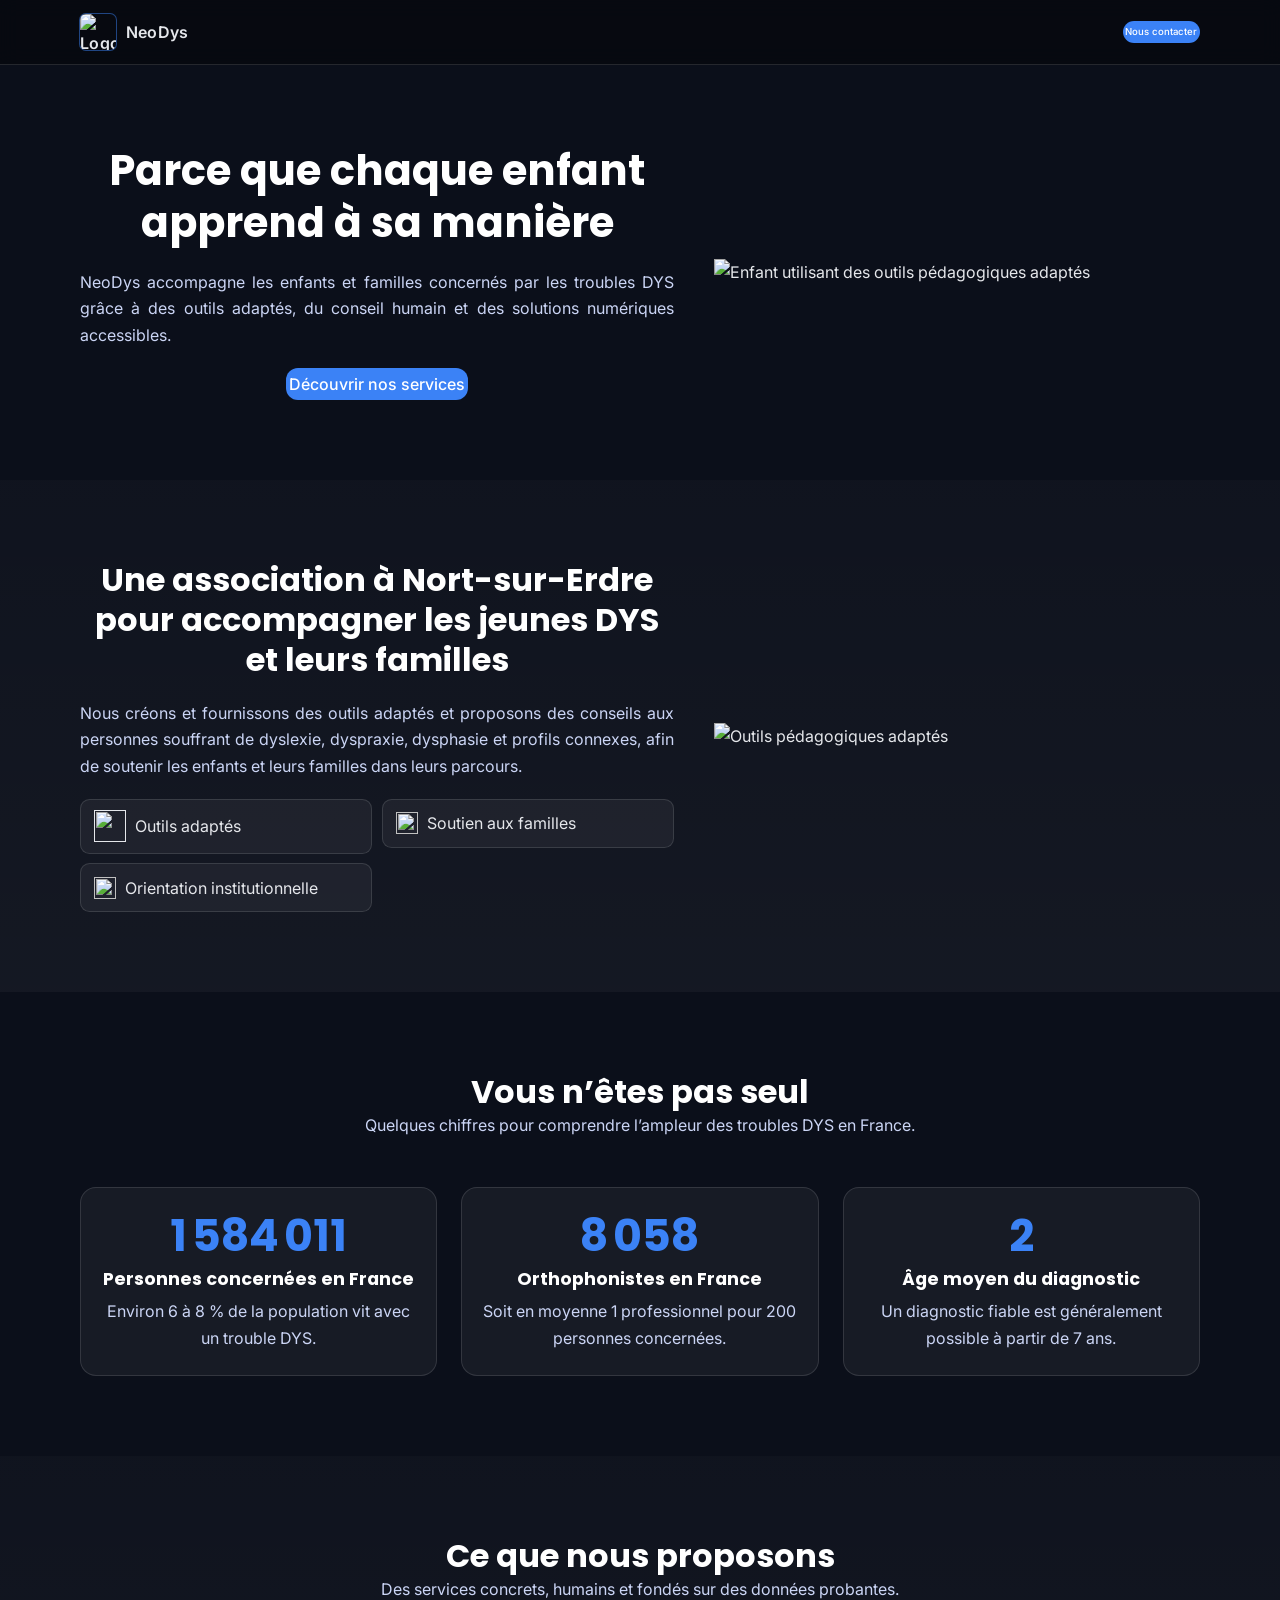
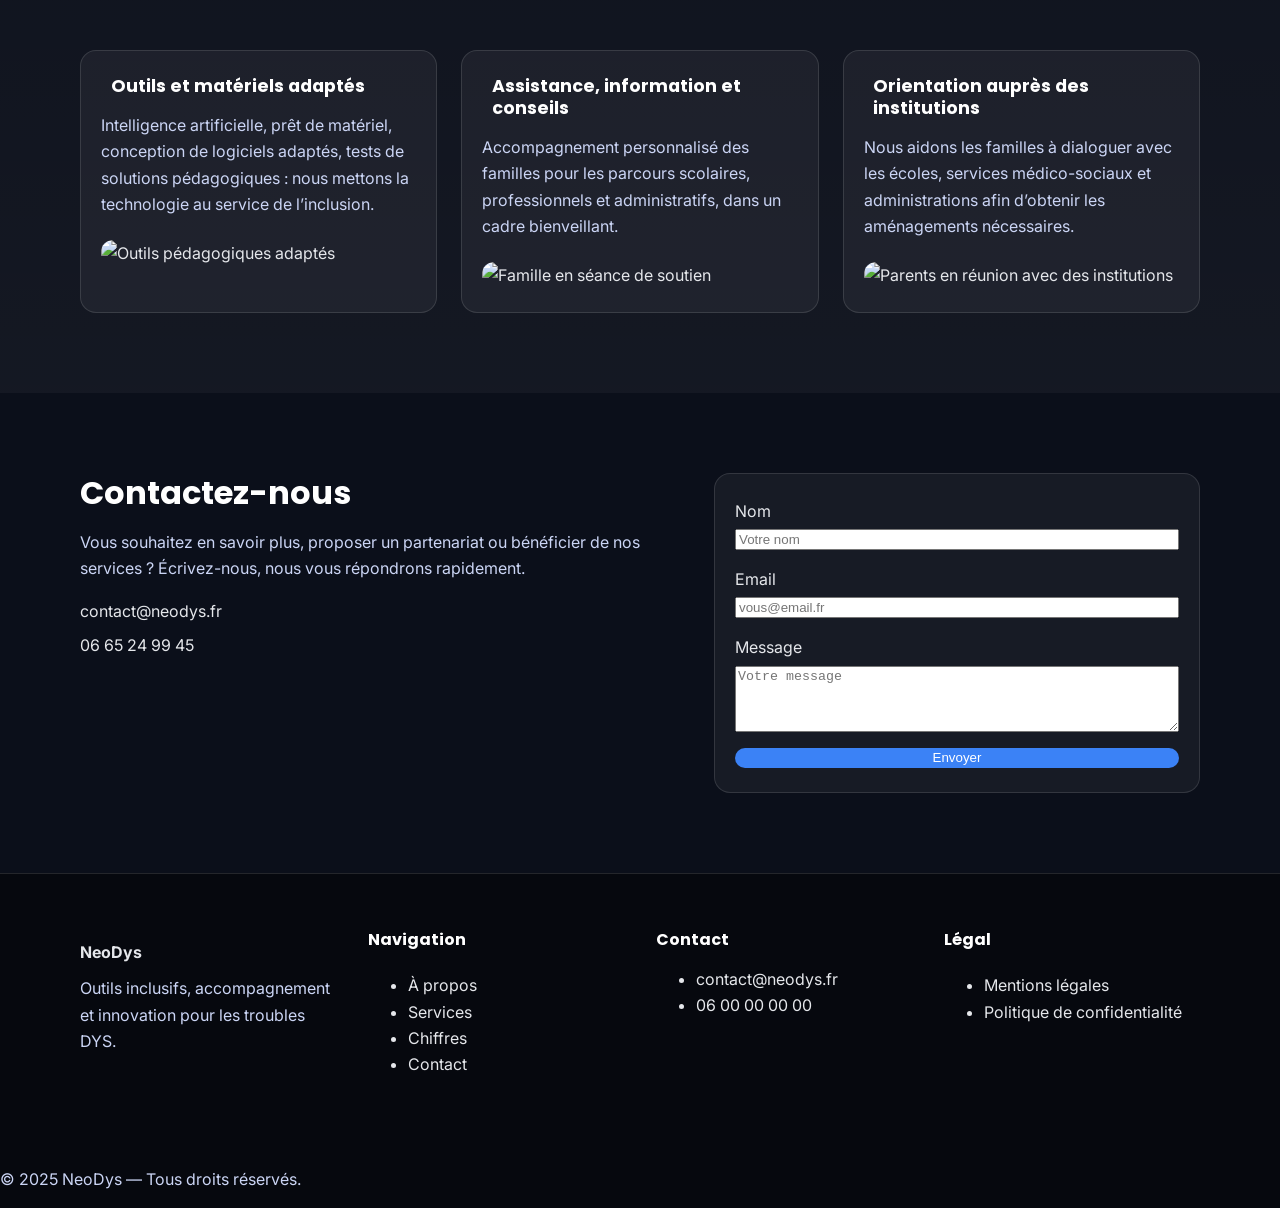
==== commit 710c1abe: "Update index.html" ====
--- a/index.html
+++ b/index.html
@@ -1,87 +1,260 @@
 <!DOCTYPE html>
 <html lang="fr">
-  <head>
-    <title>NeoDys — Chaque enfant apprend autrement</title>
-  <meta charset="utf-8"/>
-  <meta name="viewport" content="width=device-width, initial-scale=1"/>
-  <meta name="robots" content="index,follow"/>
-  <meta name="generator" content="GrapesJS Studio"/>
-  <meta name="description" content="Association dédiée aux enfants et adolescents avec troubles DYS. Outils, accompagnement et inclusion."/>
-  <meta name="keywords" content="association help dyslexia child "/>
-  <meta property="og:title" content="Association Website"/>
-  <meta property="og:description" content="An association dedicated to supporting children and adolescents with DYS disorders (dyslexia, dyspraxia, dysphasia, etc.) and their parents. We believe in the power of digital tools and artificial intelligence to create concrete solutions that are accessible to all."/>
-  <meta property="og:image" content="https://cdn.grapesjs.com/workspaces/cmgajyzwd0ggd1u27xt3xkpdw/assets/f4bf1b28-2340-4c3b-806a-309c0e738897__sans-titre.png"/>
-  <link rel="icon" href="https://cdn.grapesjs.com/workspaces/cmgajyzwd0ggd1u27xt3xkpdw/assets/f4bf1b28-2340-4c3b-806a-309c0e738897__sans-titre.png"/>
-  <link rel="preconnect" href="https://fonts.googleapis.com"/>
-<link rel="preconnect" href="https://fonts.gstatic.com" crossorigin=""/>
-<link href="https://fonts.googleapis.com/css2?family=Inter:wght@400;500;600;700&amp;family=Poppins:wght@600;700&amp;display=swap" rel="stylesheet"/>
-<link rel="stylesheet" href="assets/style.css">
-  </head>
-  <body class="gjs-t-body cls-kjmi97"><!-- HEADER --><header id="iawk8b" class="site-header"><div id="ikio72" class="container header-row"><a href="#" id="i83j0b" class="brand"><img src="https://cdn.grapesjs.com/workspaces/cmgajyzwd0ggd1u27xt3xkpdw/assets/f4bf1b28-2340-4c3b-806a-309c0e738897__sans-titre.png" alt="Logo NeoDys" class="brand-logo"/><span id="i8cjxf" class="brand-name">NeoDys</span></a><nav aria-label="Navigation principale" id="i60w9q" class="nav"><ul id="nav-menu" class="nav-list"><li></li><li></li><li></li><li></li></ul></nav><a href="#contact" id="iq6sd1" class="btn btn-primary header-cta">Nous contacter</a></div></header><!-- HERO --><section class="hero"><div id="iluq3w" class="container hero-grid"><div class="hero-content"><h1 id="igd5ux">Parce que chaque enfant apprend à sa manière</h1><p id="inbpbu">
-            NeoDys accompagne les enfants et familles concernés par les troubles DYS grâce à des outils adaptés,
-            du conseil humain et des solutions numériques accessibles.
-          </p><div id="irul8d" class="hero-actions"><a href="#services" id="iszy1e" class="btn btn-primary">Découvrir nos services</a></div></div><div class="hero-media"><img src="https://cdn.grapesjs.com/workspaces/cmgajyzwd0ggd1u27xt3xkpdw/assets/0e031866-b7d8-4621-9bfe-7e6dbc45d744__homepage.png" alt="Enfant utilisant des outils pédagogiques adaptés" loading="lazy"/></div></div></section><!-- ABOUT --><section id="about" class="section section-alt"><div class="container about-grid"><div class="about-content"><h2 id="i7hau8">Une association à Nort-sur-Erdre pour accompagner les jeunes DYS et leurs familles</h2><p id="i533xy">
-            Nous créons et fournissons des outils adaptés et proposons des conseils aux personnes souffrant de dyslexie,
-            dyspraxie, dysphasie et profils connexes, afin de soutenir les enfants et leurs familles dans leurs parcours.
-          </p><ul class="features-list"><li><a href="" id="i0cnm4a" class="features-link"><img src="https://cdn.grapesjs.com/workspaces/cmgajyzwd0ggd1u27xt3xkpdw/assets/58eb4a2b-8857-49b6-830a-2efe893fca12__laptop-alt-1-svgrepo-com.svg" alt="" aria-hidden="true" id="iqdhwq" class="features-icon"/><span id="ihd399" class="features-text">Outils adaptés</span></a></li><li><a href="#soutien-familles" class="features-link"><img src="https://cdn.grapesjs.com/workspaces/cmgajyzwd0ggd1u27xt3xkpdw/assets/b63f4668-7321-470e-af51-d4eb63fbffd0__help-notification-alert-svgrepo-com.svg" alt="" aria-hidden="true" class="features-icon"/><span id="iif6f2" class="features-text">Soutien aux familles</span></a></li><li><a href="#orientation-institutionnelle" class="features-link"><img src="https://cdn.grapesjs.com/workspaces/cmgajyzwd0ggd1u27xt3xkpdw/assets/3107d312-eee1-466d-b9e6-87ce29bc3406__institution-svgrepo-com.svg" alt="" aria-hidden="true" id="iud1ll" class="features-icon"/><span id="i2te7a" class="features-text">Orientation institutionnelle</span></a></li></ul></div><div class="about-media"><img src="https://cdn.grapesjs.com/workspaces/cmgajyzwd0ggd1u27xt3xkpdw/assets/9f7df3d9-b912-4e22-a94a-2d10650d48ab__accompagnement.jpg" alt="Outils pédagogiques adaptés" loading="lazy" id="ir4f1l"/></div></div></section><!-- STATS --><section id="stats" class="section"><div class="container stats-header"><h2>Vous n’êtes pas seul</h2><p id="izos5s">Quelques chiffres pour comprendre l’ampleur des troubles DYS en France.</p></div><div class="container stats-grid"><article class="stat-card"><div data-target="4796400" class="stat-value">0</div><h3>Personnes concernées en France</h3><p>Environ 6 à 8 % de la population vit avec un trouble DYS.</p></article><article class="stat-card"><div data-target="24400" class="stat-value">0</div><h3>Orthophonistes en France</h3><p>Soit en moyenne 1 professionnel pour 200 personnes concernées.</p></article><article class="stat-card"><div data-target="7" class="stat-value">0</div><h3>Âge moyen du diagnostic</h3><p>Un diagnostic fiable est généralement possible à partir de 7 ans.</p></article></div></section><!-- SERVICES --><section id="services" class="section section-alt"><div class="container services-header"><h2>Ce que nous proposons</h2><p>Des services concrets, humains et fondés sur des données probantes.</p></div><div class="container services-grid"><article class="service-card"><div class="service-header"><img src="https://api.iconify.design/lucide-wrench.svg" alt="" aria-hidden="true"/><h3>Outils et matériels adaptés</h3></div><p>
-            Intelligence artificielle, prêt de matériel, conception de logiciels adaptés,
-            tests de solutions pédagogiques : nous mettons la technologie au service de l’inclusion.
-          </p><img src="https://cdn.grapesjs.com/workspaces/cmgajyzwd0ggd1u27xt3xkpdw/assets/0801f3e4-2766-47a6-b508-b0bc6863810e__geminigeneratedimage1if2b81if2b81if2.png" alt="Outils pédagogiques adaptés" loading="lazy" class="service-image"/></article><article class="service-card"><div class="service-header"><img src="https://api.iconify.design/lucide-heart-handshake.svg" alt="" aria-hidden="true"/><h3>Assistance, information et conseils</h3></div><p>
-            Accompagnement personnalisé des familles pour les parcours scolaires,
-            professionnels et administratifs, dans un cadre bienveillant.
-          </p><img src="https://cdn.grapesjs.com/workspaces/cmgajyzwd0ggd1u27xt3xkpdw/assets/c8f2d882-c932-44e7-be1f-30512486e91b__geminigeneratedimagelb1zo9lb1zo9lb1z.png" alt="Famille en séance de soutien" loading="lazy" class="service-image"/></article><article class="service-card"><div class="service-header"><img src="https://api.iconify.design/lucide-landmark.svg" alt="" aria-hidden="true"/><h3>Orientation auprès des institutions</h3></div><p>
-            Nous aidons les familles à dialoguer avec les écoles, services médico-sociaux
-            et administrations afin d’obtenir les aménagements nécessaires.
-          </p><img src="https://cdn.grapesjs.com/workspaces/cmgajyzwd0ggd1u27xt3xkpdw/assets/6550ee83-03e2-4e31-a91a-245e0c40d80b__geminigeneratedimagevndatxvndatxvnda.png" alt="Parents en réunion avec des institutions" loading="lazy" class="service-image"/></article></div></section><!-- CONTACT --><section id="contact" class="section"><div id="i3mvjs" class="container contact-grid"><div class="contact-info"><h2>Contactez-nous</h2><p>
-            Vous souhaitez en savoir plus, proposer un partenariat ou bénéficier de nos services ?
-            Écrivez-nous, nous vous répondrons rapidement.
-          </p><ul class="contact-list"><li><img src="https://api.iconify.design/lucide-mail.svg" alt="" aria-hidden="true"/><a href="mailto:contact@neodys.fr">contact@neodys.fr</a></li><li><img src="https://api.iconify.design/lucide-phone.svg" alt="" aria-hidden="true"/><a href="tel:+33665249945">06 65 24 99 45</a></li></ul></div><form method="post" action="#" class="contact-form"><div class="form-field"><label for="name">Nom</label><input type="text" id="name" required placeholder="Votre nom"/></div><div class="form-field"><label for="email">Email</label><input type="email" id="email" required placeholder="vous@email.fr"/></div><div class="form-field"><label for="message">Message</label><textarea id="message" rows="4" required placeholder="Votre message"></textarea></div><button type="submit" id="ief5v3" class="btn btn-primary">Envoyer</button></form></div></section><!-- FOOTER --><footer class="site-footer"><div class="container footer-grid"><div class="footer-brand"><img src="https://api.iconify.design/lucide-shield.svg" alt="" aria-hidden="true"/><strong>NeoDys</strong><p>Outils inclusifs, accompagnement et innovation pour les troubles DYS.</p></div><nav aria-label="Navigation secondaire" class="footer-nav"><h4>Navigation</h4><ul><li><a href="#about">À propos</a></li><li><a href="#services">Services</a></li><li><a href="#stats">Chiffres</a></li><li><a href="#contact">Contact</a></li></ul></nav><div class="footer-contact"><h4>Contact</h4><ul><li><a href="mailto:contact@neodys.fr">contact@neodys.fr</a></li><li><a href="tel:+33600000000">06 00 00 00 00</a></li></ul></div><div class="footer-legal"><h4>Légal</h4><ul><li><a href="#">Mentions légales</a></li><li><a href="#">Politique de confidentialité</a></li></ul></div></div><div id="i4d6zl" class="footer-bottom"><p>© 2025 NeoDys — Tous droits réservés.</p></div></footer><!-- JS --><script>
-      // MENU MOBILE
-      const toggle = document.querySelector('.nav-toggle');
-      const menu = document.querySelector('#nav-menu');
-
-      toggle.addEventListener('click', () => {
-        const expanded = toggle.getAttribute('aria-expanded') === 'true';
-        toggle.setAttribute('aria-expanded', !expanded);
-        menu.classList.toggle('open');
-      });
-
-      // STATS ANIMATION
-      const counters = document.querySelectorAll(".stat-value");
-
-      function formatFR(n) {
-        return n.toLocaleString("fr-FR");
-      }
-
-      function animate(el) {
-        const target = parseInt(el.dataset.target, 10) || 0;
-        const duration = 2000;
-        const start = performance.now();
-
-        function step(now) {
-          const progress = Math.min((now - start) / duration, 1);
-          el.textContent = formatFR(Math.floor(target * progress));
-          if (progress < 1) requestAnimationFrame(step);
+   <head>
+      <title>NeoDys — Chaque enfant apprend autrement</title>
+      <meta charset="utf-8"/>
+      <meta name="viewport" content="width=device-width, initial-scale=1"/>
+      <meta name="robots" content="index,follow"/>
+      <meta name="generator" content="GrapesJS Studio"/>
+      <meta name="description" content="Association dédiée aux enfants et adolescents avec troubles DYS. Outils, accompagnement et inclusion."/>
+      <meta name="keywords" content="association help dyslexia child "/>
+      <meta property="og:title" content="Association Website"/>
+      <meta property="og:description" content="An association dedicated to supporting children and adolescents with DYS disorders (dyslexia, dyspraxia, dysphasia, etc.) and their parents. We believe in the power of digital tools and artificial intelligence to create concrete solutions that are accessible to all."/>
+      <meta property="og:image" content="https://cdn.grapesjs.com/workspaces/cmgajyzwd0ggd1u27xt3xkpdw/assets/f4bf1b28-2340-4c3b-806a-309c0e738897__sans-titre.png"/>
+      <link rel="icon" href="https://cdn.grapesjs.com/workspaces/cmgajyzwd0ggd1u27xt3xkpdw/assets/f4bf1b28-2340-4c3b-806a-309c0e738897__sans-titre.png"/>
+      <link rel="preconnect" href="https://fonts.googleapis.com"/>
+      <link rel="preconnect" href="https://fonts.gstatic.com" crossorigin=""/>
+      <link href="https://fonts.googleapis.com/css2?family=Inter:wght@400;500;600;700&amp;family=Poppins:wght@600;700&amp;display=swap" rel="stylesheet"/>
+      <link rel="stylesheet" href="assets/style.css">
+   </head>
+   <body class="gjs-t-body cls-kjmi97">
+      <!-- HEADER -->
+      <header id="iawk8b" class="site-header">
+         <div id="ikio72" class="container header-row">
+            <a href="#" id="i83j0b" class="brand"><img src="https://cdn.grapesjs.com/workspaces/cmgajyzwd0ggd1u27xt3xkpdw/assets/f4bf1b28-2340-4c3b-806a-309c0e738897__sans-titre.png" alt="Logo NeoDys" class="brand-logo"/><span id="i8cjxf" class="brand-name">NeoDys</span></a>
+            <nav aria-label="Navigation principale" id="i60w9q" class="nav">
+               <ul id="nav-menu" class="nav-list">
+                  <li></li>
+                  <li></li>
+                  <li></li>
+                  <li></li>
+               </ul>
+            </nav>
+            <a href="#contact" id="iq6sd1" class="btn btn-primary header-cta">Nous contacter</a>
+         </div>
+      </header>
+      <!-- HERO -->
+      <section class="hero">
+         <div id="iluq3w" class="container hero-grid">
+            <div class="hero-content">
+               <h1 id="igd5ux">Parce que chaque enfant apprend à sa manière</h1>
+               <p id="inbpbu">
+                  NeoDys accompagne les enfants et familles concernés par les troubles DYS grâce à des outils adaptés,
+                  du conseil humain et des solutions numériques accessibles.
+               </p>
+               <div id="irul8d" class="hero-actions"><a href="#services" id="iszy1e" class="btn btn-primary">Découvrir nos services</a></div>
+            </div>
+            <div class="hero-media"><img src="https://cdn.grapesjs.com/workspaces/cmgajyzwd0ggd1u27xt3xkpdw/assets/0e031866-b7d8-4621-9bfe-7e6dbc45d744__homepage.png" alt="Enfant utilisant des outils pédagogiques adaptés" loading="lazy"/></div>
+         </div>
+      </section>
+      <!-- ABOUT -->
+      <section id="about" class="section section-alt">
+         <div class="container about-grid">
+            <div class="about-content">
+               <h2 id="i7hau8">Une association à Nort-sur-Erdre pour accompagner les jeunes DYS et leurs familles</h2>
+               <p id="i533xy">
+                  Nous créons et fournissons des outils adaptés et proposons des conseils aux personnes souffrant de dyslexie,
+                  dyspraxie, dysphasie et profils connexes, afin de soutenir les enfants et leurs familles dans leurs parcours.
+               </p>
+               <ul class="features-list">
+                  <li><a href="" id="i0cnm4a" class="features-link"><img src="https://cdn.grapesjs.com/workspaces/cmgajyzwd0ggd1u27xt3xkpdw/assets/58eb4a2b-8857-49b6-830a-2efe893fca12__laptop-alt-1-svgrepo-com.svg" alt="" aria-hidden="true" id="iqdhwq" class="features-icon"/><span id="ihd399" class="features-text">Outils adaptés</span></a></li>
+                  <li><a href="#soutien-familles" class="features-link"><img src="https://cdn.grapesjs.com/workspaces/cmgajyzwd0ggd1u27xt3xkpdw/assets/b63f4668-7321-470e-af51-d4eb63fbffd0__help-notification-alert-svgrepo-com.svg" alt="" aria-hidden="true" class="features-icon"/><span id="iif6f2" class="features-text">Soutien aux familles</span></a></li>
+                  <li><a href="#orientation-institutionnelle" class="features-link"><img src="https://cdn.grapesjs.com/workspaces/cmgajyzwd0ggd1u27xt3xkpdw/assets/3107d312-eee1-466d-b9e6-87ce29bc3406__institution-svgrepo-com.svg" alt="" aria-hidden="true" id="iud1ll" class="features-icon"/><span id="i2te7a" class="features-text">Orientation institutionnelle</span></a></li>
+               </ul>
+            </div>
+            <div class="about-media"><img src="https://cdn.grapesjs.com/workspaces/cmgajyzwd0ggd1u27xt3xkpdw/assets/9f7df3d9-b912-4e22-a94a-2d10650d48ab__accompagnement.jpg" alt="Outils pédagogiques adaptés" loading="lazy" id="ir4f1l"/></div>
+         </div>
+      </section>
+      <!-- STATS -->
+      <section id="stats" class="section">
+         <div class="container stats-header">
+            <h2>Vous n’êtes pas seul</h2>
+            <p id="izos5s">Quelques chiffres pour comprendre l’ampleur des troubles DYS en France.</p>
+         </div>
+         <div class="container stats-grid">
+            <article class="stat-card">
+               <div data-target="4796400" class="stat-value">0</div>
+               <h3>Personnes concernées en France</h3>
+               <p>Environ 6 à 8 % de la population vit avec un trouble DYS.</p>
+            </article>
+            <article class="stat-card">
+               <div data-target="24400" class="stat-value">0</div>
+               <h3>Orthophonistes en France</h3>
+               <p>Soit en moyenne 1 professionnel pour 200 personnes concernées.</p>
+            </article>
+            <article class="stat-card">
+               <div data-target="7" class="stat-value">0</div>
+               <h3>Âge moyen du diagnostic</h3>
+               <p>Un diagnostic fiable est généralement possible à partir de 7 ans.</p>
+            </article>
+         </div>
+      </section>
+      <!-- SERVICES -->
+      <section id="services" class="section section-alt">
+         <div class="container services-header">
+            <h2>Ce que nous proposons</h2>
+            <p>Des services concrets, humains et fondés sur des données probantes.</p>
+         </div>
+         <div class="container services-grid">
+            <article class="service-card">
+               <div class="service-header">
+                  <img src="https://api.iconify.design/lucide-wrench.svg" alt="" aria-hidden="true"/>
+                  <h3>Outils et matériels adaptés</h3>
+               </div>
+               <p>
+                  Intelligence artificielle, prêt de matériel, conception de logiciels adaptés,
+                  tests de solutions pédagogiques : nous mettons la technologie au service de l’inclusion.
+               </p>
+               <img src="https://cdn.grapesjs.com/workspaces/cmgajyzwd0ggd1u27xt3xkpdw/assets/0801f3e4-2766-47a6-b508-b0bc6863810e__geminigeneratedimage1if2b81if2b81if2.png" alt="Outils pédagogiques adaptés" loading="lazy" class="service-image"/>
+            </article>
+            <article class="service-card">
+               <div class="service-header">
+                  <img src="https://api.iconify.design/lucide-heart-handshake.svg" alt="" aria-hidden="true"/>
+                  <h3>Assistance, information et conseils</h3>
+               </div>
+               <p>
+                  Accompagnement personnalisé des familles pour les parcours scolaires,
+                  professionnels et administratifs, dans un cadre bienveillant.
+               </p>
+               <img src="https://cdn.grapesjs.com/workspaces/cmgajyzwd0ggd1u27xt3xkpdw/assets/c8f2d882-c932-44e7-be1f-30512486e91b__geminigeneratedimagelb1zo9lb1zo9lb1z.png" alt="Famille en séance de soutien" loading="lazy" class="service-image"/>
+            </article>
+            <article class="service-card">
+               <div class="service-header">
+                  <img src="https://api.iconify.design/lucide-landmark.svg" alt="" aria-hidden="true"/>
+                  <h3>Orientation auprès des institutions</h3>
+               </div>
+               <p>
+                  Nous aidons les familles à dialoguer avec les écoles, services médico-sociaux
+                  et administrations afin d’obtenir les aménagements nécessaires.
+               </p>
+               <img src="https://cdn.grapesjs.com/workspaces/cmgajyzwd0ggd1u27xt3xkpdw/assets/6550ee83-03e2-4e31-a91a-245e0c40d80b__geminigeneratedimagevndatxvndatxvnda.png" alt="Parents en réunion avec des institutions" loading="lazy" class="service-image"/>
+            </article>
+         </div>
+      </section>
+      <!-- CONTACT -->
+      <section id="contact" class="section">
+         <div id="i3mvjs" class="container contact-grid">
+            <div class="contact-info">
+               <h2>Contactez-nous</h2>
+               <p>
+                  Vous souhaitez en savoir plus, proposer un partenariat ou bénéficier de nos services ?
+                  Écrivez-nous, nous vous répondrons rapidement.
+               </p>
+               <ul class="contact-list">
+                  <li><img src="https://api.iconify.design/lucide-mail.svg" alt="" aria-hidden="true"/><a href="mailto:contact@neodys.fr">contact@neodys.fr</a></li>
+                  <li><img src="https://api.iconify.design/lucide-phone.svg" alt="" aria-hidden="true"/><a href="tel:+33665249945">06 65 24 99 45</a></li>
+               </ul>
+            </div>
+            <form method="post" action="#" class="contact-form">
+               <div class="form-field"><label for="name">Nom</label><input type="text" id="name" required placeholder="Votre nom"/></div>
+               <div class="form-field"><label for="email">Email</label><input type="email" id="email" required placeholder="vous@email.fr"/></div>
+               <div class="form-field"><label for="message">Message</label><textarea id="message" rows="4" required placeholder="Votre message"></textarea></div>
+               <button type="submit" id="ief5v3" class="btn btn-primary">Envoyer</button>
+            </form>
+         </div>
+      </section>
+      <!-- FOOTER -->
+      <footer class="site-footer">
+         <div class="container footer-grid">
+            <div class="footer-brand">
+               <img src="https://api.iconify.design/lucide-shield.svg" alt="" aria-hidden="true"/><strong>NeoDys</strong>
+               <p>Outils inclusifs, accompagnement et innovation pour les troubles DYS.</p>
+            </div>
+            <nav aria-label="Navigation secondaire" class="footer-nav">
+               <h4>Navigation</h4>
+               <ul>
+                  <li><a href="#about">À propos</a></li>
+                  <li><a href="#services">Services</a></li>
+                  <li><a href="#stats">Chiffres</a></li>
+                  <li><a href="#contact">Contact</a></li>
+               </ul>
+            </nav>
+            <div class="footer-contact">
+               <h4>Contact</h4>
+               <ul>
+                  <li><a href="mailto:contact@neodys.fr">contact@neodys.fr</a></li>
+                  <li><a href="tel:+33600000000">06 00 00 00 00</a></li>
+               </ul>
+            </div>
+            <div class="footer-legal">
+               <h4>Légal</h4>
+               <ul>
+                  <li><a href="#">Mentions légales</a></li>
+                  <li><a href="#">Politique de confidentialité</a></li>
+               </ul>
+            </div>
+         </div>
+         <div id="i4d6zl" class="footer-bottom">
+            <p>© 2025 NeoDys — Tous droits réservés.</p>
+         </div>
+      </footer>
+      <!-- JS -->
+     <script>
+        // MENU MOBILE
+        const toggle = document.querySelector('.nav-toggle');
+        const menu = document.querySelector('#nav-menu');
+      
+        if (toggle && menu) {
+          toggle.addEventListener('click', () => {
+            const expanded =
+              toggle.getAttribute('aria-expanded') === 'true';
+      
+            toggle.setAttribute('aria-expanded', !expanded);
+            menu.classList.toggle('open');
+          });
         }
-
-        requestAnimationFrame(step);
-      }
-
-      const observer = new IntersectionObserver(entries => {
-        entries.forEach(entry => {
-          if (entry.isIntersecting) {
-            const el = entry.target.querySelector(".stat-value");
-            if (el && !el.dataset.done) {
-              el.dataset.done = "1";
-              animate(el);
+      
+        // STATS ANIMATION
+        const counters = document.querySelectorAll(".stat-value");
+      
+        function formatFR(n) {
+          return n.toLocaleString("fr-FR");
+        }
+      
+        function animate(el) {
+          const target = parseInt(el.dataset.target, 10) || 0;
+          const duration = 2000;
+          const start = performance.now();
+      
+          function step(now) {
+            const progress = Math.min((now - start) / duration, 1);
+      
+            el.textContent = formatFR(
+              Math.floor(target * progress)
+            );
+      
+            if (progress < 1) {
+              requestAnimationFrame(step);
             }
-            observer.unobserve(entry.target);
           }
-        });
-      }, {
-        threshold: 0.4
-      });
-
-      document.querySelectorAll(".stat-card").forEach(card => observer.observe(card));
-    </script></body>
+      
+          requestAnimationFrame(step);
+        }
+      
+        const observer = new IntersectionObserver(
+          entries => {
+            entries.forEach(entry => {
+              if (entry.isIntersecting) {
+                const el =
+                  entry.target.querySelector(".stat-value");
+      
+                if (el && !el.dataset.done) {
+                  el.dataset.done = "1";
+                  animate(el);
+                }
+      
+                observer.unobserve(entry.target);
+              }
+            });
+          },
+          {
+            threshold: 0.4
+          }
+        );
+      
+        document
+          .querySelectorAll(".stat-card")
+          .forEach(card => observer.observe(card));
+      </script>
+   </body>
 </html>
--- a/assets/style.css
+++ b/assets/style.css
@@ -1,3 +1,3249 @@
-* { box-sizing: border-box; } body {margin: 0;}:root{--gjs-t-color-primary:#3b82f6;--gjs-t-color-secondary:#1e3a8a;--gjs-t-color-accent:#60a5fa;--gjs-t-color-success:#22c55e;--gjs-t-color-warning:#f59e0b;--gjs-t-color-error:#ef4444;}html{font-size:16px;-webkit-text-size-adjust:100%;scroll-behavior:smooth;}.gjs-t-body{background-color:#0b0f1a;color:#e5e7eb;font-size:16px;line-height:1.65;font-family:Inter, system-ui, -apple-system, Segoe UI, Roboto, Arial, "Helvetica Neue", "Noto Sans", "Apple Color Emoji", "Segoe UI Emoji", "Segoe UI Symbol";}.gjs-t-h1{color:#ffffff;font-size:44px;line-height:1.15;font-family:Poppins, Inter, system-ui, -apple-system, Segoe UI, Roboto, Arial;}.gjs-t-h2{color:#ffffff;font-size:32px;line-height:1.2;font-family:Poppins, Inter, system-ui, -apple-system, Segoe UI, Roboto, Arial;}.gjs-t-button{background-color:var(--gjs-t-color-primary);color:#ffffff;border-radius:10px;}.gjs-t-link{color:var(--gjs-t-color-accent);text-decoration:none;}.gjs-t-border{border-radius:12px;border:1px solid rgba(96,165,250,0.25);border-color:#e0e0e0;}body{margin:0;font-family:Inter, system-ui, -apple-system, Segoe UI, Roboto, Arial, sans-serif;background:var(--color-bg);color:var(--color-text);-webkit-font-smoothing:antialiased;}a{color:inherit;text-decoration:none;}.site-header{position:sticky;top:0;z-index:100;background:rgba(0, 0, 0, 0.35);backdrop-filter:blur(10px);border-bottom:1px solid var(--color-border);}.header-container{margin-left:auto;margin-right:auto;max-width:72rem;padding-left:1.5rem;padding-right:1.5rem;padding-top:1rem;padding-bottom:1rem;display:flex;align-items:center;justify-content:space-between;gap:1.5rem;}.brand-link{display:flex;align-items:center;gap:0.75rem;}.brand-mark{height:2.25rem;width:2.25rem;border-radius:0.5rem;background-color:rgb(37 99 235 / 0.2);border-width:1px;border-color:rgb(96 165 250 / 0.3);display:flex;align-items:center;justify-content:center;}.brand-icon{height:1.25rem;width:1.25rem;}.primary-navigation{display:none;}.navigation-list{display:flex;align-items:center;gap:2rem;}.navigation-link-about:hover{color:rgb(255 255 255 / 1);}.navigation-link-services:hover{color:rgb(255 255 255 / 1);}.navigation-link-resources:hover{color:rgb(255 255 255 / 1);}.navigation-link-contact:hover{color:rgb(255 255 255 / 1);}.header-actions{display:flex;align-items:center;gap:0.75rem;}.header-cta{display:none;font-size:clamp(0.6rem, 0.5vw, 0.5rem);}.hero-section{padding-block:2rem 1rem;}.hero-container{display:block;}.hero-title{font-weight:600;}.hero-subtitle{color:rgb(219 234 254 / 0.9);}.hero-primary-cta{padding-left:1.25rem;padding-right:1.25rem;padding-top:0.75rem;padding-bottom:0.75rem;font-weight:500;}.hero-primary-cta:hover{background-color:rgb(59 130 246 / 1);}.hero-primary-cta:focus-visible{outline:2px solid transparent;outline-offset:2px;box-shadow:0 0 #0000, 0 0 #0000, 0 0 #0000;}.hero-secondary-cta{text-underline-offset:4px;}.hero-secondary-cta:hover{text-decoration-line:underline;}.hero-highlights-list{display:flex;align-items:center;gap:1.5rem;font-size:0.875rem;line-height:1.25rem;color:rgb(219 234 254 / 0.8);}.hero-highlight{display:flex;align-items:center;gap:0.5rem;}.hero-highlight-icon-tools{height:1rem;width:1rem;}.hero-highlight-icon-support{height:1rem;width:1rem;}.hero-highlight-icon-guidance{height:1rem;width:1rem;}.hero-image-desktop{width:100%;height:auto;border-radius:0.75rem;border-width:1px;border-color:rgb(255 255 255 / 0.1);box-shadow:0 0 #0000, 0 0 #0000, 0 25px 50px -12px rgb(0 0 0 / 0.25);display:none;}.hero-image-mobile{width:100%;height:auto;border-radius:0.75rem;border-width:1px;border-color:rgb(255 255 255 / 0.1);box-shadow:0 0 #0000, 0 0 #0000, 0 20px 25px -5px rgb(0 0 0 / 0.1), 0 8px 10px -6px rgb(0 0 0 / 0.1);display:none;}.hero-image-fallback{width:100%;height:auto;border-radius:0.75rem;border-width:1px;border-color:rgb(255 255 255 / 0.1);box-shadow:0 0 #0000, 0 0 #0000, 0 25px 50px -12px rgb(0 0 0 / 0.25);}.about-section{width:100%;border-top-width:1px;border-color:rgb(255 255 255 / 0.1);}.about-container{margin-left:auto;margin-right:auto;max-width:72rem;padding-left:1.5rem;padding-right:1.5rem;padding-top:4rem;padding-bottom:4rem;display:grid;grid-template-columns:repeat(2, minmax(0, 1fr));gap:3rem;align-items:flex-start;}.about-text-block{display:flex;flex-direction:column;gap:1.5rem;}.about-title{font-weight:600;}.about-paragraph-intro{color:rgb(219 234 254 / 0.9);}.objectives-list{display:flex;flex-direction:column;gap:1rem;}.objective-item{display:flex;align-items:flex-start;gap:0.75rem;}.objective-icon-tools{height:1.25rem;width:1.25rem;margin-top:0.125rem;}.objective-text{color:rgb(219 234 254 / 1);}.objective-icon-advice{height:1.25rem;width:1.25rem;margin-top:0.125rem;}.objective-icon-guidance{height:1.25rem;width:1.25rem;margin-top:0.125rem;}.about-media-block{display:grid;grid-template-columns:repeat(2, minmax(0, 1fr));gap:1rem;}.about-figure-primary{overflow:hidden;}.about-image-tools{width:100%;height:auto;}.about-caption-tools{padding-left:1rem;padding-right:1rem;padding-top:0.75rem;padding-bottom:0.75rem;font-size:0.875rem;line-height:1.25rem;color:rgb(219 234 254 / 0.8);}.about-figure-secondary{overflow:hidden;}.about-image-family{width:100%;height:auto;}.about-caption-family{padding-left:1rem;padding-right:1rem;padding-top:0.75rem;padding-bottom:0.75rem;font-size:0.875rem;line-height:1.25rem;color:rgb(219 234 254 / 0.8);}.services-section{width:100%;border-top-width:1px;border-color:rgb(255 255 255 / 0.1);}.services-container{margin-left:auto;margin-right:auto;max-width:72rem;padding-left:1.5rem;padding-right:1.5rem;padding-top:4rem;padding-bottom:4rem;}.services-header{text-align:center;margin-bottom:clamp(2rem, 6vw, 3rem);}.services-header-text{max-width:48rem;}.services-title{font-weight:600;}.services-subtitle{color:rgb(219 234 254 / 0.9);margin-top:0.75rem;}.services-header-cta{text-underline-offset:4px;}.services-header-cta:hover{text-decoration-line:underline;}.services-grid{display:grid;grid-template-columns:1fr;gap:1.5rem;}.service-card-tools{padding:1.5rem;background-color:rgb(255 255 255 / 0.05);}.service-card-header{display:flex;align-items:center;gap:0.75rem;}.service-icon-tools{height:1.5rem;width:1.5rem;}.service-title-tools{color:rgb(255 255 255 / 1);font-weight:600;}.service-description-tools{margin-top:0.75rem;color:rgb(219 234 254 / 0.9);}.service-feature-list-tools{margin-top:1rem;display:flex;flex-direction:column;gap:0.5rem;font-size:0.875rem;line-height:1.25rem;color:rgb(219 234 254 / 0.8);}.service-media-wrapper{margin-top:1.25rem;overflow:hidden;border-radius:0.5rem;border-width:1px;border-color:rgb(255 255 255 / 0.1);}.service-image-tools{width:100%;height:auto;}.service-card-support{padding:1.5rem;background-color:rgb(255 255 255 / 0.05);}.service-icon-support{height:1.5rem;width:1.5rem;}.service-title-support{color:rgb(255 255 255 / 1);font-weight:600;}.service-description-support{margin-top:0.75rem;color:rgb(219 234 254 / 0.9);}.service-feature-list-support{margin-top:1rem;display:flex;flex-direction:column;gap:0.5rem;font-size:0.875rem;line-height:1.25rem;color:rgb(219 234 254 / 0.8);}.service-image-support{width:100%;height:auto;}.service-card-guidance{padding:1.5rem;background-color:rgb(255 255 255 / 0.05);}.service-icon-guidance{height:1.5rem;width:1.5rem;}.service-title-guidance{color:rgb(255 255 255 / 1);font-weight:600;}.service-description-guidance{margin-top:0.75rem;color:rgb(219 234 254 / 0.9);}.service-feature-list-guidance{margin-top:1rem;display:flex;flex-direction:column;gap:0.5rem;font-size:0.875rem;line-height:1.25rem;color:rgb(219 234 254 / 0.8);}.service-image-guidance{width:100%;height:auto;}.resources-section{width:100%;border-top-width:1px;border-color:rgb(255 255 255 / 0.1);}.resources-container{margin-left:auto;margin-right:auto;max-width:72rem;padding-left:1.5rem;padding-right:1.5rem;padding-top:4rem;padding-bottom:4rem;}.resources-header{max-width:48rem;}.resources-title{font-weight:600;}.resources-subtitle{color:rgb(219 234 254 / 0.9);margin-top:0.75rem;}.resources-grid{margin-top:2.5rem;display:grid;grid-template-columns:repeat(3, minmax(0, 1fr));gap:2rem;}.resource-card-guide{padding:1.5rem;background-color:rgb(255 255 255 / 0.05);display:flex;flex-direction:column;gap:1rem;}.resource-header{display:flex;align-items:center;gap:0.75rem;}.resource-icon-file{height:1.5rem;width:1.5rem;}.resource-title{color:rgb(255 255 255 / 1);font-weight:600;}.resource-description{color:rgb(219 234 254 / 0.9);}.resource-link{text-underline-offset:4px;}.resource-link:hover{text-decoration-line:underline;}.resource-card-accommodations{padding:1.5rem;background-color:rgb(255 255 255 / 0.05);display:flex;flex-direction:column;gap:1rem;}.resource-icon-clipboard{height:1.5rem;width:1.5rem;}.resource-card-external{padding:1.5rem;background-color:rgb(255 255 255 / 0.05);display:flex;flex-direction:column;gap:1rem;}.resource-icon-external{height:1.5rem;width:1.5rem;}.external-links-list{display:flex;flex-direction:column;gap:0.5rem;font-size:0.875rem;line-height:1.25rem;}.external-link-anchor:hover{text-decoration-line:underline;}.external-link-anchor{text-underline-offset:4px;}.contact-section{width:100%;border-top-width:1px;border-color:rgb(255 255 255 / 0.1);}.contact-container{margin-left:auto;margin-right:auto;max-width:72rem;padding-left:1.5rem;padding-right:1.5rem;padding-top:4rem;padding-bottom:4rem;display:grid;grid-template-columns:repeat(2, minmax(0, 1fr));gap:3rem;}.contact-info-block{display:flex;flex-direction:column;gap:1.5rem;}.contact-title{font-weight:600;}.contact-subtitle{color:rgb(219 234 254 / 0.9);}.contact-details-list{display:flex;flex-direction:column;gap:1rem;}.contact-detail-email{display:flex;align-items:center;gap:0.75rem;}.contact-detail-email:hover{color:rgb(255 255 255 / 1);}.contact-icon-email{height:1.25rem;width:1.25rem;}.contact-detail-phone{display:flex;align-items:center;gap:0.75rem;}.contact-detail-phone:hover{color:rgb(255 255 255 / 1);}.contact-icon-phone{height:1.25rem;width:1.25rem;}.contact-social-row{display:flex;align-items:center;gap:1rem;}.social-link-twitter:hover{color:rgb(255 255 255 / 1);}.social-icon-twitter{height:1.25rem;width:1.25rem;}.social-link-facebook:hover{color:rgb(255 255 255 / 1);}.social-icon-facebook{height:1.25rem;width:1.25rem;}.social-link-linkedin:hover{color:rgb(255 255 255 / 1);}.social-icon-linkedin{height:1.25rem;width:1.25rem;}.contact-visual-wrapper{overflow:hidden;}.contact-image{width:100%;height:auto;}.form-fieldset{display:flex;flex-direction:column;gap:1rem;}.form-legend{position:absolute;width:1px;height:1px;padding:0;margin:-1px;overflow:hidden;clip:rect(0, 0, 0, 0);white-space:nowrap;border-width:0;}.form-row-name{display:flex;flex-direction:column;}.form-label-name{font-size:0.875rem;line-height:1.25rem;color:rgb(219 234 254 / 0.9);}.form-input-name{margin-top:0.5rem;border-radius:0.5rem;border-width:1px;border-color:rgb(255 255 255 / 0.1);background-color:rgb(0 0 0 / 0.4);padding-left:0.75rem;padding-right:0.75rem;padding-top:0.5rem;padding-bottom:0.5rem;color:rgb(255 255 255 / 1);}.form-input-name::placeholder{color:rgb(191 219 254 / 0.4);}.form-input-name:focus{outline:2px solid transparent;outline-offset:2px;box-shadow:0 0 0 0px #fff, 0 0 0 calc(2px + 0px) rgb(59 130 246 / 0.5), 0 0 #0000;}.form-row-email{display:flex;flex-direction:column;}.form-label-email{font-size:0.875rem;line-height:1.25rem;color:rgb(219 234 254 / 0.9);}.form-input-email{margin-top:0.5rem;border-radius:0.5rem;border-width:1px;border-color:rgb(255 255 255 / 0.1);background-color:rgb(0 0 0 / 0.4);padding-left:0.75rem;padding-right:0.75rem;padding-top:0.5rem;padding-bottom:0.5rem;color:rgb(255 255 255 / 1);}.form-input-email::placeholder{color:rgb(191 219 254 / 0.4);}.form-input-email:focus{outline:2px solid transparent;outline-offset:2px;box-shadow:0 0 0 0px #fff, 0 0 0 calc(2px + 0px) rgb(59 130 246 / 0.5), 0 0 #0000;}.form-row-subject{display:flex;flex-direction:column;}.form-label-subject{font-size:0.875rem;line-height:1.25rem;color:rgb(219 234 254 / 0.9);}.form-input-subject{margin-top:0.5rem;border-radius:0.5rem;border-width:1px;border-color:rgb(255 255 255 / 0.1);background-color:rgb(0 0 0 / 0.4);padding-left:0.75rem;padding-right:0.75rem;padding-top:0.5rem;padding-bottom:0.5rem;color:rgb(255 255 255 / 1);}.form-input-subject::placeholder{color:rgb(191 219 254 / 0.4);}.form-input-subject:focus{outline:2px solid transparent;outline-offset:2px;box-shadow:0 0 0 0px #fff, 0 0 0 calc(2px + 0px) rgb(59 130 246 / 0.5), 0 0 #0000;}.form-row-message{display:flex;flex-direction:column;}.form-label-message{font-size:0.875rem;line-height:1.25rem;color:rgb(219 234 254 / 0.9);}.form-textarea-message{margin-top:0.5rem;border-radius:0.5rem;border-width:1px;border-color:rgb(255 255 255 / 0.1);background-color:rgb(0 0 0 / 0.4);padding-left:0.75rem;padding-right:0.75rem;padding-top:0.5rem;padding-bottom:0.5rem;color:rgb(255 255 255 / 1);}.form-textarea-message::placeholder{color:rgb(191 219 254 / 0.4);}.form-textarea-message:focus{outline:2px solid transparent;outline-offset:2px;box-shadow:0 0 0 0px #fff, 0 0 0 calc(2px + 0px) rgb(59 130 246 / 0.5), 0 0 #0000;}.form-consent-row{display:flex;align-items:flex-start;gap:0.5rem;}.form-checkbox-consent{margin-top:0.25rem;height:1rem;width:1rem;border-radius:0.25rem;border-color:rgb(255 255 255 / 0.2);background-color:rgb(0 0 0 / 0.4);}.form-checkbox-consent:focus{outline:2px solid transparent;outline-offset:2px;box-shadow:0 0 0 0px #fff, 0 0 0 calc(2px + 0px) rgb(59 130 246 / 0.5), 0 0 #0000;}.form-label-consent{font-size:0.875rem;line-height:1.25rem;color:rgb(219 234 254 / 0.9);}.form-submit-button{padding-left:1.25rem;padding-right:1.25rem;padding-top:0.75rem;padding-bottom:0.75rem;font-weight:500;}.form-submit-button:hover{background-color:rgb(59 130 246 / 1);}.form-submit-button:focus-visible{outline:2px solid transparent;outline-offset:2px;box-shadow:0 0 #0000, 0 0 #0000, 0 0 #0000;}.site-footer{border-top:1px solid var(--color-border);background:rgba(0, 0, 0, 0.45);}.footer-container{margin-left:auto;margin-right:auto;max-width:72rem;padding-left:1.5rem;padding-right:1.5rem;padding-top:2.5rem;padding-bottom:2.5rem;display:grid;grid-template-columns:repeat(3, minmax(0, 1fr));gap:2rem;}.footer-brand-block{display:flex;flex-direction:column;gap:1rem;}.footer-brand-link{display:flex;align-items:center;gap:0.75rem;}.footer-brand-mark{height:2.25rem;width:2.25rem;border-radius:0.5rem;background-color:rgb(37 99 235 / 0.2);border-width:1px;border-color:rgb(96 165 250 / 0.3);display:flex;align-items:center;justify-content:center;}.footer-brand-icon{height:1.25rem;width:1.25rem;}.footer-brand-name{color:rgb(255 255 255 / 1);font-weight:600;letter-spacing:0.025em;}.footer-brand-copy{color:rgb(219 234 254 / 0.8);font-size:0.875rem;line-height:1.25rem;}.footer-links-block{display:flex;flex-direction:column;gap:0.75rem;}.footer-links-title{color:rgb(255 255 255 / 1);font-weight:600;}.footer-links-list{display:flex;flex-direction:column;gap:0.5rem;}.footer-link-about:hover{text-decoration-line:underline;}.footer-link-about{text-underline-offset:4px;}.footer-link-services:hover{text-decoration-line:underline;}.footer-link-services{text-underline-offset:4px;}.footer-link-resources:hover{text-decoration-line:underline;}.footer-link-resources{text-underline-offset:4px;}.footer-link-contact:hover{text-decoration-line:underline;}.footer-link-contact{text-underline-offset:4px;}.footer-contact-block{display:flex;flex-direction:column;gap:0.75rem;}.footer-contact-title{color:rgb(255 255 255 / 1);font-weight:600;margin-bottom:0.5rem;}.footer-contact-list{display:flex;flex-direction:column;gap:0.5rem;font-size:0.875rem;line-height:1.25rem;}.footer-contact-item{display:flex;align-items:center;gap:0.5rem;}.footer-contact-icon-email{height:1rem;width:1rem;}.footer-contact-link-email:hover{color:rgb(255 255 255 / 1);}.footer-contact-icon-phone{height:1rem;width:1rem;}.footer-contact-link-phone:hover{color:rgb(255 255 255 / 1);}.footer-legal-block{display:flex;flex-direction:column;gap:0.75rem;}.footer-legal-title{color:rgb(255 255 255 / 1);font-weight:600;}.footer-legal-list{display:flex;flex-direction:column;gap:0.5rem;font-size:0.875rem;line-height:1.25rem;}.footer-legal-link-privacy:hover{text-decoration-line:underline;}.footer-legal-link-privacy{text-underline-offset:4px;}.footer-legal-link-terms:hover{text-decoration-line:underline;}.footer-legal-link-terms{text-underline-offset:4px;}.footer-bottom-bar{border-top-width:1px;border-color:rgb(255 255 255 / 0.1);}.footer-bottom-container{margin-left:auto;margin-right:auto;max-width:72rem;padding-left:1.5rem;padding-right:1.5rem;padding-top:1rem;padding-bottom:1rem;display:flex;align-items:center;justify-content:space-between;}.footer-copyright{color:var(--color-muted);font-size:0.875rem;line-height:1.25rem;}.footer-social-row{display:flex;align-items:center;gap:0.75rem;}.footer-social-link-twitter:hover{color:rgb(255 255 255 / 1);}.footer-social-icon-twitter{height:1rem;width:1rem;}.footer-social-link-facebook:hover{color:rgb(255 255 255 / 1);}.footer-social-icon-facebook{height:1rem;width:1rem;}.footer-social-link-linkedin:hover{color:rgb(255 255 255 / 1);}.footer-social-icon-linkedin{height:1rem;width:1rem;}#ibvdo{width:31px;height:32px;}#ijvk1{background-clip:border-box;}#is0yk{background-color:rgba(0, 205, 227, 0.9);}#iyqwj{background-color:rgba(0, 205, 227, 0.9);}#i427s{background-color:rgba(0, 205, 227, 0.9);}#ie07l{padding-top:64px;padding-right:24px;padding-bottom:64px;padding-left:0px;}#ijkdzq{padding-top:0px;padding-right:0px;padding-bottom:0px;padding-left:0px;}#ikug0k{display:inline;}#ik28lk{margin-top:0px;margin-right:0px;margin-bottom:0px;margin-left:23px;}#izivp4{margin-top:0px;margin-right:0px;margin-bottom:85px;margin-left:0px;}#ik7tol{background-color:rgba(0, 205, 227, 0.9);width:32px;height:32px;}#i4nqrt{grid-area:1 / 1 / 2 / 2;}#ik7tol-4{background-color:rgba(0, 205, 227, 0.9);width:32px;height:32px;}#i4nqrt-4{grid-area:1 / 2 / 2 / 3;}#ik7tol-4-2{background-color:rgba(0, 205, 227, 0.9);width:32px;height:32px;}#i4nqrt-4-2{grid-area:1 / 3 / 2 / 4;}#i7daai{border-radius:4px;padding:0px 2px;background:linear-gradient(90deg, rgb(52, 69, 127) 50%, rgba(0, 0, 0, 0) 50%) 0% 0px / 200% 100% no-repeat rgb(31, 31, 31);color:rgb(255, 255, 255);font-weight:500;animation:0.75s cubic-bezier(0.05, 0.7, 0.1, 1) 0.25s 1 normal forwards running highlight;font-family:"Google Sans", Arial, sans-serif;font-size:16px;font-style:normal;font-variant-ligatures:normal;font-variant-caps:normal;letter-spacing:normal;orphans:2;text-align:start;text-indent:0px;text-transform:none;widows:2;word-spacing:0px;-webkit-text-stroke-width:0px;white-space:normal;text-decoration-thickness:initial;text-decoration-style:initial;text-decoration-color:initial;}#ib22wy{color:rgb(191, 191, 191);font-family:"Google Sans", Arial, sans-serif;font-size:16px;font-style:normal;font-variant-ligatures:normal;font-variant-caps:normal;font-weight:400;letter-spacing:normal;orphans:2;text-align:start;text-indent:0px;text-transform:none;widows:2;word-spacing:0px;-webkit-text-stroke-width:0px;white-space:normal;background-color:rgb(31, 31, 31);text-decoration-thickness:initial;text-decoration-style:initial;text-decoration-color:initial;display:inline !important;float:none;}#fr-dys-count-8{display:block;}#i7tol{width:auto !important;height:auto !important;}#i7tol{width:auto !important;height:auto !important;}#ifdkq{margin-top:0px;margin-right:19.0104px;margin-bottom:0px;margin-left:18.9931px;padding-top:64px;padding-right:24px;padding-bottom:0px;padding-left:24px;margin:0 auto;text-align:center;}#i427s-2-2{background-color:rgba(0, 205, 227, 0.9);}#iyqwj-2-2{background-color:rgba(0, 205, 227, 0.9);}#is0yk-2-2{background-color:rgba(0, 205, 227, 0.9);}#itgf4k-2-2{text-align:center;}#iuw4rp-2-2{text-align:center;}#i7i1v{padding-top:0px;padding-right:0px;padding-bottom:0px;padding-left:0px;}#iy996{flex:0 1 auto;text-align:center;}#izvw52{display:grid !important;grid-template-columns:repeat(3, 1fr);gap:20px;}#ifp92{flex:0 1 auto;text-align:center;}.header-container{display:flex;align-items:center;justify-content:space-between;gap:.75rem;padding-block:.75rem;}.brand-link{display:flex;align-items:center;gap:0.75rem;}.brand-mark{height:2.25rem;width:2.25rem;border-radius:0.5rem;background-color:rgb(37 99 235 / 0.2);border-width:1px;border-color:rgb(96 165 250 / 0.3);display:flex;align-items:center;justify-content:center;}.brand-icon{height:1.25rem;width:1.25rem;}.primary-navigation{display:none;}.navigation-list{display:flex;align-items:center;gap:2rem;}.navigation-link-about:hover{color:rgb(255 255 255 / 1);}.navigation-link-services:hover{color:rgb(255 255 255 / 1);}.navigation-link-resources:hover{color:rgb(255 255 255 / 1);}.navigation-link-contact:hover{color:rgb(255 255 255 / 1);}.header-actions{display:none;}.about-section{width:100%;border-top-width:1px;border-color:rgb(255 255 255 / 0.1);}.about-container{margin-left:auto;margin-right:auto;max-width:72rem;padding-left:1.5rem;padding-right:1.5rem;padding-top:4rem;padding-bottom:4rem;display:grid;grid-template-columns:repeat(2, minmax(0, 1fr));gap:3rem;align-items:flex-start;}.about-text-block{display:flex;flex-direction:column;gap:1.5rem;}.about-title{font-weight:600;}.about-paragraph-intro{color:rgb(219 234 254 / 0.9);}.objectives-list{display:flex;flex-direction:column;gap:1rem;}.objective-item{display:flex;align-items:flex-start;gap:0.75rem;}.objective-icon-tools{height:1.25rem;width:1.25rem;margin-top:0.125rem;}.objective-text{color:rgb(219 234 254 / 1);}.objective-icon-advice{height:1.25rem;width:1.25rem;margin-top:0.125rem;}.objective-icon-guidance{height:1.25rem;width:1.25rem;margin-top:0.125rem;}.about-media-block{display:grid;grid-template-columns:repeat(2, minmax(0, 1fr));gap:1rem;}.about-figure-primary{overflow:hidden;}.about-image-tools{width:100%;height:auto;}.about-caption-tools{padding-left:1rem;padding-right:1rem;padding-top:0.75rem;padding-bottom:0.75rem;font-size:0.875rem;line-height:1.25rem;color:rgb(219 234 254 / 0.8);}.about-figure-secondary{overflow:hidden;}.about-image-family{width:100%;height:auto;}.about-caption-family{padding-left:1rem;padding-right:1rem;padding-top:0.75rem;padding-bottom:0.75rem;font-size:0.875rem;line-height:1.25rem;color:rgb(219 234 254 / 0.8);}.services-section{width:100%;border-top-width:1px;border-color:rgb(255 255 255 / 0.1);}.services-container{margin-left:auto;margin-right:auto;max-width:72rem;padding-left:1.5rem;padding-right:1.5rem;padding-top:4rem;padding-bottom:4rem;}.services-header-text{max-width:48rem;}.services-title{font-weight:600;}.services-subtitle{color:rgb(219 234 254 / 0.9);margin-top:0.75rem;}.service-card-tools{padding:1.5rem;background-color:rgb(255 255 255 / 0.05);}.service-card-header{display:flex;align-items:center;gap:0.75rem;}.service-icon-tools{height:1.5rem;width:1.5rem;}.service-title-tools{color:rgb(255 255 255 / 1);font-weight:600;}.service-description-tools{margin-top:0.75rem;color:rgb(219 234 254 / 0.9);}.service-media-wrapper{margin-top:1.25rem;overflow:hidden;border-radius:0.5rem;border-width:1px;border-color:rgb(255 255 255 / 0.1);}.service-image-tools{width:100%;height:auto;}.service-card-support{padding:1.5rem;background-color:rgb(255 255 255 / 0.05);}.service-icon-support{height:1.5rem;width:1.5rem;}.service-title-support{color:rgb(255 255 255 / 1);font-weight:600;}.service-description-support{margin-top:0.75rem;color:rgb(219 234 254 / 0.9);}.service-image-support{width:100%;height:auto;}.service-card-guidance{padding:1.5rem;background-color:rgb(255 255 255 / 0.05);}.service-icon-guidance{height:1.5rem;width:1.5rem;}.service-title-guidance{color:rgb(255 255 255 / 1);font-weight:600;}.service-description-guidance{margin-top:0.75rem;color:rgb(219 234 254 / 0.9);}.service-image-guidance{width:100%;height:auto;}.resources-section{width:100%;border-top-width:1px;border-color:rgb(255 255 255 / 0.1);}.resources-container{margin-left:auto;margin-right:auto;max-width:72rem;padding-left:1.5rem;padding-right:1.5rem;padding-top:4rem;padding-bottom:4rem;}.resources-header{max-width:48rem;}.resources-title{font-weight:600;}.resources-subtitle{color:rgb(219 234 254 / 0.9);margin-top:0.75rem;}.resources-grid{margin-top:2.5rem;display:grid;grid-template-columns:repeat(3, minmax(0, 1fr));gap:2rem;}.resource-header{display:flex;align-items:center;gap:0.75rem;}.resource-title{color:rgb(255 255 255 / 1);font-weight:600;}.resource-description{color:rgb(219 234 254 / 0.9);}.resource-card-external{padding:1.5rem;background-color:rgb(255 255 255 / 0.05);display:flex;flex-direction:column;gap:1rem;}.resource-icon-external{height:1.5rem;width:1.5rem;}.footer-container{display:grid;gap:1.25rem;padding-block:2rem;grid-template-columns:1fr;}.footer-brand-block{display:flex;flex-direction:column;gap:1rem;}.footer-brand-link{display:flex;align-items:center;gap:0.75rem;}.footer-brand-mark{height:2.25rem;width:2.25rem;border-radius:0.5rem;background-color:rgb(37 99 235 / 0.2);border-width:1px;border-color:rgb(96 165 250 / 0.3);display:flex;align-items:center;justify-content:center;}.footer-brand-icon{height:1.25rem;width:1.25rem;}.footer-brand-name{color:#fff;font-weight:600;letter-spacing:.02em;}.footer-brand-copy{color:rgb(219 234 254 / 0.8);font-size:0.875rem;line-height:1.25rem;}.footer-links-block{display:flex;flex-direction:column;gap:0.75rem;}.footer-links-title{color:rgb(255 255 255 / 1);font-weight:600;}.footer-links-list{display:flex;flex-direction:column;gap:0.5rem;}.footer-link-about:hover{text-decoration-line:underline;}.footer-link-about{text-underline-offset:4px;}.footer-link-services:hover{text-decoration-line:underline;}.footer-link-services{text-underline-offset:4px;}.footer-link-resources:hover{text-decoration-line:underline;}.footer-link-resources{text-underline-offset:4px;}.footer-link-contact:hover{text-decoration-line:underline;}.footer-link-contact{text-underline-offset:4px;}.footer-contact-block{display:flex;flex-direction:column;gap:0.75rem;}.footer-contact-list{list-style:none;padding:0;margin:0;display:flex;flex-direction:column;gap:.5rem;}.footer-contact-item{display:flex;align-items:center;gap:.5rem;}.footer-contact-icon-email{height:1rem;width:1rem;}.footer-contact-link-email:hover{color:rgb(255 255 255 / 1);}.footer-contact-icon-phone{height:1rem;width:1rem;}.footer-contact-link-phone:hover{color:rgb(255 255 255 / 1);}.footer-legal-block{display:flex;flex-direction:column;gap:0.75rem;}.footer-legal-title{color:rgb(255 255 255 / 1);font-weight:600;}.footer-legal-list{display:flex;flex-direction:column;gap:0.5rem;font-size:0.875rem;line-height:1.25rem;}.footer-legal-link-privacy:hover{text-decoration-line:underline;}.footer-legal-link-privacy{text-underline-offset:4px;}.footer-legal-link-terms:hover{text-decoration-line:underline;}.footer-legal-link-terms{text-underline-offset:4px;}.footer-bottom-bar{border-top-width:1px;border-color:rgb(255 255 255 / 0.1);}.footer-bottom-container{margin-left:auto;margin-right:auto;max-width:72rem;padding-left:1.5rem;padding-right:1.5rem;padding-top:1rem;padding-bottom:1rem;display:flex;align-items:center;justify-content:space-between;}.footer-social-row{display:flex;align-items:center;gap:0.75rem;}.footer-social-link-twitter:hover{color:rgb(255 255 255 / 1);}.footer-social-icon-twitter{height:1rem;width:1rem;}.footer-social-link-facebook:hover{color:rgb(255 255 255 / 1);}.footer-social-icon-facebook{height:1rem;width:1rem;}.footer-social-link-linkedin:hover{color:rgb(255 255 255 / 1);}.footer-social-icon-linkedin{height:1rem;width:1rem;}#ibvdo{width:31px;height:32px;}#ijvk1{background-clip:border-box;}#is0yk{background-color:rgba(0, 205, 227, 0.9);}#iyqwj{background-color:rgba(0, 205, 227, 0.9);}#i427s{background-color:rgba(0, 205, 227, 0.9);}#ie07l{padding-top:64px;padding-right:24px;padding-bottom:64px;padding-left:0px;}#ijkdzq{padding-top:0px;padding-right:0px;padding-bottom:0px;padding-left:0px;}#ikug0k{display:inline;}#ik28lk{margin-top:0px;margin-right:0px;margin-bottom:0px;margin-left:23px;}#izivp4{margin-top:0px;margin-right:0px;margin-bottom:85px;margin-left:0px;}#ik7tol{background-color:rgba(0, 205, 227, 0.9);width:32px;height:32px;}#i4nqrt{grid-area:1 / 1 / 2 / 2;}#ik7tol-4{background-color:rgba(0, 205, 227, 0.9);width:32px;height:32px;}#i4nqrt-4{grid-area:1 / 2 / 2 / 3;}#ik7tol-4-2{background-color:rgba(0, 205, 227, 0.9);width:32px;height:32px;}#i4nqrt-4-2{grid-area:1 / 3 / 2 / 4;}#fr-dys-count-8{display:block;}#ifdkq{margin-top:0px;margin-right:19.0104px;margin-bottom:0px;margin-left:18.9931px;padding-top:64px;padding-right:24px;padding-bottom:0px;padding-left:24px;margin:0 auto;text-align:center;}#i427s-2-2{background-color:rgba(0, 205, 227, 0.9);}#iyqwj-2-2{background-color:rgba(0, 205, 227, 0.9);}#is0yk-2-2{background-color:rgba(0, 205, 227, 0.9);}#itgf4k-2-2{text-align:center;}#iuw4rp-2-2{text-align:center;}#i7i1v{padding-top:0px;padding-right:0px;padding-bottom:0px;padding-left:0px;}#iy996{flex:0 1 auto;text-align:center;}#izvw52{display:grid !important;grid-template-columns:repeat(3, 1fr);gap:20px;}#ifp92{flex:0 1 auto;text-align:center;}:root{--color-bg:#0b0f1a;--color-bg-soft:rgba(255, 255, 255, 0.05);--color-border:rgba(255, 255, 255, 0.12);--color-text:#e5e7eb;--color-muted:#cbd5f5;--color-primary:#3b82f6;--color-primary-hover:#2563eb;--radius-sm:0.5rem;--radius-md:0.75rem;--radius-lg:1rem;--shadow-soft:0 10px 30px rgba(0, 0, 0, 0.25);}*, *::before, *::after{box-sizing:border-box;}img{max-width:100%;height:auto;display:block;}p{color:var(--color-muted);margin:0;}h1, h2, h3, h4{margin:0;font-family:Poppins, Inter, system-ui, sans-serif;color:#fff;line-height:1.25;}h1{font-size:clamp(1.9rem, 5vw, 2.6rem);}h2{font-size:clamp(1.4rem, 3.5vw, 2rem);}h3{font-size:1.1rem;}.section{padding-block:clamp(3rem, 8vw, 5rem);}.section-alt{background:linear-gradient(to bottom,
-      rgba(255, 255, 255, 0.02),
-      rgba(255, 255, 255, 0.04));}.btn{display:inline-flex;align-items:center;justify-content:center;gap:0.5rem;padding:0.1rem 0.1rem;border-radius:var(--radius-md);font-weight:500;border:1px solid transparent;cursor:pointer;transition:transform .15s ease, background-color .15s ease, box-shadow .15s ease;}.btn-primary{background:var(--color-primary);color:#fff;}.btn-primary:hover{background:var(--color-primary-hover);transform:translateY(-1px);box-shadow:0 6px 16px rgba(59, 130, 246, 0.35);}.btn-outline{border-color:var(--color-border);color:#fff;background:transparent;}.btn-outline:hover{background:rgba(255, 255, 255, 0.08);}.header-row{min-height:4rem;display:flex;align-items:center;justify-content:space-between;gap:1rem;}.brand{display:flex;align-items:center;gap:0.6rem;font-weight:600;letter-spacing:0.02em;}.brand-logo{width:2.25rem;height:2.25rem;border-radius:.375rem;object-fit:cover;box-shadow:0 0 0 0px #fff, 0 0 0 calc(1px) rgb(59 130 246 / 0.5);}.nav{position:relative;}.nav-list{list-style:none;padding:0;margin:0;display:flex;flex-direction:column;gap:.25rem;}.hero{padding-block:clamp(3rem, 8vw, 5rem);}.hero-grid{display:grid;grid-template-columns:1fr;gap:2.5rem;align-items:center;}.hero-content{display:flex;flex-direction:column;gap:1.25rem;}.hero-actions{display:flex;flex-wrap:wrap;gap:0.75rem;}.about-grid{display:grid;grid-template-columns:1fr;gap:2.5rem;align-items:center;}.about-content{display:flex;flex-direction:column;gap:1.25rem;}.features-list{list-style:none;padding:0;margin:0;display:grid;gap:0.6rem;}.stats-header{text-align:center;margin-bottom:clamp(2rem, 6vw, 3rem);}.stats-grid{display:grid;grid-template-columns:1fr;gap:1.5rem;}.stat-card{background:var(--color-bg-soft);border:1px solid var(--color-border);border-radius:var(--radius-lg);padding:1.5rem 1.25rem;text-align:center;display:flex;flex-direction:column;gap:0.5rem;}.stat-value{font-family:Poppins, Inter, system-ui, sans-serif;font-weight:700;font-size:clamp(2rem, 8vw, 2.75rem);line-height:1.1;color:var(--color-primary);}.service-card{background:var(--color-bg-soft);border:1px solid var(--color-border);border-radius:var(--radius-lg);padding:1.5rem 1.25rem;display:flex;flex-direction:column;gap:0.9rem;}.service-header{display:flex;align-items:center;gap:0.6rem;}.service-image{margin-top:0.5rem;border-radius:var(--radius-md);}.contact-grid{display:grid;grid-template-columns:1fr;gap:2.5rem;align-items:start;}.contact-info{display:flex;flex-direction:column;gap:1rem;}.contact-list{list-style:none;padding:0;margin:0;display:flex;flex-direction:column;gap:0.5rem;}.contact-form{background:var(--color-bg-soft);border:1px solid var(--color-border);border-radius:var(--radius-lg);padding:1.5rem 1.25rem;display:flex;flex-direction:column;gap:1rem;}.form-field{display:flex;flex-direction:column;gap:0.3rem;}.footer-grid{display:grid;grid-template-columns:1fr;gap:2rem;padding-block:clamp(2.5rem, 7vw, 3.5rem);}.footer-brand{display:flex;flex-direction:column;gap:.6rem;align-items:flex-start;}.footer-nav{display:flex;flex-direction:column;gap:0.4rem;}.footer-legal{display:flex;flex-direction:column;gap:0.4rem;}.footer-bottom{display:flex;flex-direction:column;gap:.75rem;align-items:center;justify-content:center;text-align:center;padding-block:1rem;color:rgba(203, 213, 245, 0.8);}#igd5ux{text-align:center;}#inbpbu{text-align:justify;}#i7hau8{text-align:center;}#i533xy{text-align:justify;}.header-navbar{position:sticky;top:0;z-index:50;width:100%;border-bottom:1px solid var(--color-border);background:rgba(11, 15, 26, 0.7);backdrop-filter:blur(8px);}.header-brand{display:inline-flex;align-items:center;gap:.75rem;}.header-navigation{position:absolute;top:100%;right:1rem;display:none;background:#0b0f1a;border:1px solid var(--color-border);border-radius:var(--radius-md);box-shadow:var(--shadow-soft);padding:.5rem;min-width:12rem;}.nav-item{border-radius:.375rem;}.nav-link-outils{background:var(--color-bg-soft);color:#fff;}.cta-button{display:inline-flex;align-items:center;gap:.5rem;padding:.55rem .9rem;font-size:.9rem;font-weight:500;border-radius:.6rem;background:var(--color-primary);color:#fff;border:1px solid transparent;transition:background-color .2s ease;}.cta-button:hover{background:var(--color-primary-hover);}.hero-text{max-width:62ch;}.page-title{margin-bottom:.75rem;}.page-subtitle{color:var(--color-muted);}.hero-aside{width:280px;border-radius:0.75rem;border-width:1px;border-color:var(--color-border);padding:1rem;background-color:var(--color-bg-soft);display:none;}.hero-aside-header{display:flex;align-items:center;gap:0.75rem;margin-bottom:0.75rem;}.aside-icon{width:1.5rem;height:1.5rem;}.aside-title{color:rgb(255 255 255 / 1);font-weight:600;}.aside-links{display:flex;flex-direction:column;gap:0.5rem;}.aside-link-item{display:flex;align-items:center;gap:0.5rem;}.aside-link-icon{width:1rem;height:1rem;}.aside-link:hover{color:rgb(255 255 255 / 1);}.tools-section{padding-block:.5rem 3rem;}.tools-grid{list-style:none;padding:0;margin:0;display:grid;grid-template-columns:1fr;gap:1rem;}.tool-card{border:1px solid var(--color-border);border-radius:var(--radius-lg);background:var(--color-bg-soft);padding:1.1rem;transition:box-shadow .2s ease, transform .2s ease;}.tool-header{display:flex;align-items:flex-start;gap:.9rem;}.tool-icon{width:1.6rem;height:1.6rem;}.tool-title-block{flex:1 1 auto;}.tool-title{margin-bottom:.25rem;}.tool-description{color:var(--color-muted);}.tool-actions{margin-top:.9rem;display:flex;align-items:center;justify-content:center;gap:.75rem;}.tool-link-button{display:inline-flex;align-items:center;gap:.5rem;padding:.55rem .9rem;font-size:.9rem;font-weight:500;border-radius:.6rem;background:var(--color-primary);color:#fff;border:1px solid transparent;transition:background-color .2s ease;}.tool-link-button:hover{background:var(--color-primary-hover);}.button-icon{width:1rem;height:1rem;}.tool-link-text{font-size:.9rem;color:var(--color-muted);}.tool-link-text:hover{color:#fff;}.helper-section{margin-top:2rem;padding-top:1.2rem;border-top:1px solid var(--color-border);display:flex;flex-direction:column;gap:.75rem;}.helper-contact-link{display:inline-flex;align-items:center;gap:.5rem;border-radius:.5rem;padding:.25rem .5rem;}.helper-contact-link:hover{color:#fff;}.helper-contact-icon{width:1rem;height:1rem;}.footer{width:100%;border-top:1px solid var(--color-border);margin-top:1rem;}.footer-logo{width:1.75rem;height:1.75rem;border-radius:.375rem;object-fit:cover;box-shadow:0 0 0 0px #fff, 0 0 0 calc(1px) rgb(59 130 246 / 0.5);}.footer-brand-tagline{color:var(--color-muted);}.footer-nav-list{list-style:none;padding:0;margin:0;display:flex;flex-direction:column;gap:.5rem;}.footer-nav-link:hover{color:#fff;}.footer-contact-icon{width:1rem;height:1rem;}.footer-contact-link:hover{color:#fff;}.footer-divider{border-top:1px solid var(--color-border);}.footer-legal-links{display:inline-flex;align-items:center;gap:1rem;}.footer-legal-link{font-size:.9rem;color:var(--color-muted);}.footer-legal-link:hover{color:#fff;}.hero-aside{width:280px;border-radius:0.75rem;border-width:1px;border-color:var(--color-border);padding:1rem;background-color:var(--color-bg-soft);display:none;}.hero-aside-header{display:flex;align-items:center;gap:0.75rem;margin-bottom:0.75rem;}.aside-icon{width:1.5rem;height:1.5rem;}.aside-title{color:rgb(255 255 255 / 1);font-weight:600;}.aside-links{display:flex;flex-direction:column;gap:0.5rem;}.aside-link-item{display:flex;align-items:center;gap:0.5rem;}.aside-link-icon{width:1rem;height:1rem;}.aside-link:hover{color:rgb(255 255 255 / 1);}.container{width:min(100%, 72rem);margin-inline:auto;padding-inline:1rem;}.skip-link{position:absolute;left:-9999px;top:auto;width:1px;height:1px;overflow:hidden;}.skip-link:focus{position:fixed;left:1rem;top:1rem;width:auto;height:auto;background:#111827;color:#fff;padding:.5rem .75rem;border-radius:.5rem;z-index:1000;}.sr-only{position:absolute;width:1px;height:1px;overflow:hidden;clip:rect(0 0 0 0);white-space:nowrap;clip-path:inset(50%);}:focus-visible{outline:2px solid var(--color-primary);outline-offset:2px;}.brand-name{font-weight:600;letter-spacing:.02em;}.nav-toggle{inline-size:2.5rem;block-size:2.5rem;display:inline-flex;align-items:center;justify-content:center;border:1px solid var(--color-border);border-radius:.6rem;background:var(--color-bg-soft);color:#fff;}.nav-toggle-box{position:relative;display:block;width:1.25rem;height:2px;background:currentColor;}.nav-toggle-box::before{top:-6px;}.nav-toggle-box::after{top:6px;}.header-navigation.open{display:block;}.nav-item a{display:block;padding:.6rem .8rem;border-radius:.375rem;color:var(--color-muted);}.nav-item a:hover{background:rgba(255, 255, 255, 0.06);color:#fff;}.tool-card:hover{box-shadow:var(--shadow-soft);transform:translateY(-1px);}.footer-navigation .footer-nav-title, .footer-contact .footer-contact-title{color:#fff;font-weight:600;margin-bottom:.5rem;}.footer-nav-link{color:var(--color-muted);}.footer-contact-link{color:var(--color-muted);}.tool-link-text{font-size:.9rem;color:var(--color-muted);}.tool-link-text:hover{color:#fff;}#iqdhwq{width:32px;height:32px;}.features-item{cursor:default;}.features-link{display:flex;align-items:center;gap:0.6rem;padding:0.65rem 0.8rem;border:1px solid var(--color-border);border-radius:0.6rem;background:var(--color-bg-soft);color:var(--color-text);text-decoration:none;transition:background-color .2s ease, border-color .2s ease, transform .15s ease;}.features-icon{width:22px;undefined:undefined;height:22px;object-fit:contain;flex:0 0 auto;}.features-text{flex:1 1 auto;color:var(--color-text);}.features-item:hover{background:rgba(255,255,255,0.08);border-color:rgba(255,255,255,0.18);}.features-link:hover{background:rgba(255,255,255,0.08);border-color:rgba(255,255,255,0.18);}.features-item:active{transform:translateY(1px);}.features-link:active{transform:translateY(1px);}.features-item:focus-visible{outline:2px solid var(--color-primary);outline-offset:2px;}.features-link:focus-visible{outline:2px solid var(--color-primary);outline-offset:2px;}.features-list.compact .features-item, .features-list.compact .features-link{padding:0.5rem 0.65rem;border-radius:0.5rem;}#irul8d{flex:0 0 auto;align-self:center;}@media (prefers-reduced-motion: reduce){html{scroll-behavior:auto;}*{animation-duration:0.01ms !important;animation-iteration-count:1 !important;transition-duration:0.01ms !important;}}@media (max-width: 992px){.primary-navigation{display:flex;flex-direction:column;}.hero-image-mobile{display:none;}.hero-image-fallback{display:block;}.about-container{grid-template-columns:repeat(1, minmax(0, 1fr));}.resources-grid{grid-template-columns:repeat(2, minmax(0, 1fr));}.contact-container{grid-template-columns:repeat(1, minmax(0, 1fr));}.footer-container{grid-template-columns:repeat(2, minmax(0, 1fr));}.footer-bottom-container{flex-direction:column;gap:0.75rem;}.primary-navigation{display:flex;flex-direction:column;}.about-container{grid-template-columns:repeat(1, minmax(0, 1fr));}.resources-grid{grid-template-columns:repeat(2, minmax(0, 1fr));}.footer-bottom-container{flex-direction:column;gap:0.75rem;}.hero-aside{display:block;}.hero-aside{display:block;}}@media (max-width: 991px){#izvw52{grid-template-columns:repeat(2, 1fr);}#izvw52{grid-template-columns:repeat(2, 1fr);}}@media (min-width: 640px){.stats-grid{grid-template-columns:repeat(2, minmax(0, 1fr));}.services-grid{grid-template-columns:repeat(2, minmax(0, 1fr));}.footer-grid{grid-template-columns:repeat(2, minmax(0, 1fr));}.tools-grid{grid-template-columns:repeat(2, 1fr);}}@media (min-width: 768px){.nav-list{flex-direction:row;gap:1.25rem;}.header-cta{display:inline-flex;}.hero-grid{grid-template-columns:1.1fr 0.9fr;}.about-grid{grid-template-columns:1.1fr 0.9fr;}.features-list{grid-template-columns:repeat(2, minmax(0, 1fr));}.contact-grid{grid-template-columns:1.1fr 0.9fr;}.nav-toggle{display:none;}.header-navigation{position:static;display:block;background:transparent;border:none;box-shadow:none;padding:0;min-width:unset;}.nav-item a{padding:0;}.nav-item a:hover{background:transparent;color:#fff;}.header-actions{display:flex;align-items:center;gap:.5rem;}.helper-section{flex-direction:row;align-items:center;justify-content:space-between;}.footer-container{grid-template-columns:2fr 1fr 1fr;}.footer-bottom{flex-direction:row;justify-content:space-between;text-align:left;}}@media (min-width: 1024px){.stats-grid{grid-template-columns:repeat(3, minmax(0, 1fr));}.services-grid{grid-template-columns:repeat(3, minmax(0, 1fr));}.footer-grid{grid-template-columns:repeat(4, minmax(0, 1fr));}.tools-grid{grid-template-columns:repeat(3, 1fr);}}@media (max-width: 640px){#izvw52{grid-template-columns:1fr;}#izvw52{grid-template-columns:1fr;}}@media (max-width: 480px){.primary-navigation{display:flex;flex-direction:column;}.hero-image-desktop{display:none;}.hero-image-mobile{display:block;}.hero-image-fallback{display:none;}.about-container{grid-template-columns:repeat(1, minmax(0, 1fr));}.resources-grid{grid-template-columns:repeat(1, minmax(0, 1fr));}.contact-container{grid-template-columns:repeat(1, minmax(0, 1fr));}.footer-container{grid-template-columns:repeat(1, minmax(0, 1fr));}.footer-bottom-container{display:flex;flex-direction:column;gap:0.75rem;}.resource-card-external{padding:1.25rem;text-align:center;}.primary-navigation{display:flex;flex-direction:column;}.about-container{grid-template-columns:repeat(1, minmax(0, 1fr));}.resources-grid{grid-template-columns:repeat(1, minmax(0, 1fr));}.footer-bottom-container{display:flex;flex-direction:column;gap:0.75rem;}.resource-card-external{padding:1.25rem;text-align:center;}}
+* {
+	box-sizing: border-box;
+}
+
+body {
+	margin: 0;
+}
+
+:root {
+	--gjs-t-color-primary: #3b82f6;
+	--gjs-t-color-secondary: #1e3a8a;
+	--gjs-t-color-accent: #60a5fa;
+	--gjs-t-color-success: #22c55e;
+	--gjs-t-color-warning: #f59e0b;
+	--gjs-t-color-error: #ef4444;
+}
+
+html {
+	font-size: 16px;
+	-webkit-text-size-adjust: 100%;
+	scroll-behavior: smooth;
+}
+
+.gjs-t-body {
+	background-color: #0b0f1a;
+	color: #e5e7eb;
+	font-size: 16px;
+	line-height: 1.65;
+	font-family: Inter, system-ui, -apple-system, Segoe UI, Roboto, Arial, "Helvetica Neue", "Noto Sans", "Apple Color Emoji", "Segoe UI Emoji", "Segoe UI Symbol";
+}
+
+.gjs-t-h1 {
+	color: #ffffff;
+	font-size: 44px;
+	line-height: 1.15;
+	font-family: Poppins, Inter, system-ui, -apple-system, Segoe UI, Roboto, Arial;
+}
+
+.gjs-t-h2 {
+	color: #ffffff;
+	font-size: 32px;
+	line-height: 1.2;
+	font-family: Poppins, Inter, system-ui, -apple-system, Segoe UI, Roboto, Arial;
+}
+
+.gjs-t-button {
+	background-color: var(--gjs-t-color-primary);
+	color: #ffffff;
+	border-radius: 10px;
+}
+
+.gjs-t-link {
+	color: var(--gjs-t-color-accent);
+	text-decoration: none;
+}
+
+.gjs-t-border {
+	border-radius: 12px;
+	border: 1px solid rgba(96, 165, 250, 0.25);
+	border-color: #e0e0e0;
+}
+
+body {
+	margin: 0;
+	font-family: Inter, system-ui, -apple-system, Segoe UI, Roboto, Arial, sans-serif;
+	background: var(--color-bg);
+	color: var(--color-text);
+	-webkit-font-smoothing: antialiased;
+}
+
+a {
+	color: inherit;
+	text-decoration: none;
+}
+
+.site-header {
+	position: sticky;
+	top: 0;
+	z-index: 100;
+	background: rgba(0, 0, 0, 0.35);
+	backdrop-filter: blur(10px);
+	border-bottom: 1px solid var(--color-border);
+}
+
+.header-container {
+	margin-left: auto;
+	margin-right: auto;
+	max-width: 72rem;
+	padding-left: 1.5rem;
+	padding-right: 1.5rem;
+	padding-top: 1rem;
+	padding-bottom: 1rem;
+	display: flex;
+	align-items: center;
+	justify-content: space-between;
+	gap: 1.5rem;
+}
+
+.brand-link {
+	display: flex;
+	align-items: center;
+	gap: 0.75rem;
+}
+
+.brand-mark {
+	height: 2.25rem;
+	width: 2.25rem;
+	border-radius: 0.5rem;
+	background-color: rgb(37 99 235 / 0.2);
+	border-width: 1px;
+	border-color: rgb(96 165 250 / 0.3);
+	display: flex;
+	align-items: center;
+	justify-content: center;
+}
+
+.brand-icon {
+	height: 1.25rem;
+	width: 1.25rem;
+}
+
+.primary-navigation {
+	display: none;
+}
+
+.navigation-list {
+	display: flex;
+	align-items: center;
+	gap: 2rem;
+}
+
+.navigation-link-about:hover {
+	color: rgb(255 255 255 / 1);
+}
+
+.navigation-link-services:hover {
+	color: rgb(255 255 255 / 1);
+}
+
+.navigation-link-resources:hover {
+	color: rgb(255 255 255 / 1);
+}
+
+.navigation-link-contact:hover {
+	color: rgb(255 255 255 / 1);
+}
+
+.header-actions {
+	display: flex;
+	align-items: center;
+	gap: 0.75rem;
+}
+
+.header-cta {
+	display: none;
+	font-size: clamp(0.6rem, 0.5vw, 0.5rem);
+}
+
+.hero-section {
+	padding-block: 2rem 1rem;
+}
+
+.hero-container {
+	display: block;
+}
+
+.hero-title {
+	font-weight: 600;
+}
+
+.hero-subtitle {
+	color: rgb(219 234 254 / 0.9);
+}
+
+.hero-primary-cta {
+	padding-left: 1.25rem;
+	padding-right: 1.25rem;
+	padding-top: 0.75rem;
+	padding-bottom: 0.75rem;
+	font-weight: 500;
+}
+
+.hero-primary-cta:hover {
+	background-color: rgb(59 130 246 / 1);
+}
+
+.hero-primary-cta:focus-visible {
+	outline: 2px solid transparent;
+	outline-offset: 2px;
+	box-shadow: 0 0 #0000, 0 0 #0000, 0 0 #0000;
+}
+
+.hero-secondary-cta {
+	text-underline-offset: 4px;
+}
+
+.hero-secondary-cta:hover {
+	text-decoration-line: underline;
+}
+
+.hero-highlights-list {
+	display: flex;
+	align-items: center;
+	gap: 1.5rem;
+	font-size: 0.875rem;
+	line-height: 1.25rem;
+	color: rgb(219 234 254 / 0.8);
+}
+
+.hero-highlight {
+	display: flex;
+	align-items: center;
+	gap: 0.5rem;
+}
+
+.hero-highlight-icon-tools {
+	height: 1rem;
+	width: 1rem;
+}
+
+.hero-highlight-icon-support {
+	height: 1rem;
+	width: 1rem;
+}
+
+.hero-highlight-icon-guidance {
+	height: 1rem;
+	width: 1rem;
+}
+
+.hero-image-desktop {
+	width: 100%;
+	height: auto;
+	border-radius: 0.75rem;
+	border-width: 1px;
+	border-color: rgb(255 255 255 / 0.1);
+	box-shadow: 0 0 #0000, 0 0 #0000, 0 25px 50px -12px rgb(0 0 0 / 0.25);
+	display: none;
+}
+
+.hero-image-mobile {
+	width: 100%;
+	height: auto;
+	border-radius: 0.75rem;
+	border-width: 1px;
+	border-color: rgb(255 255 255 / 0.1);
+	box-shadow: 0 0 #0000, 0 0 #0000, 0 20px 25px -5px rgb(0 0 0 / 0.1), 0 8px 10px -6px rgb(0 0 0 / 0.1);
+	display: none;
+}
+
+.hero-image-fallback {
+	width: 100%;
+	height: auto;
+	border-radius: 0.75rem;
+	border-width: 1px;
+	border-color: rgb(255 255 255 / 0.1);
+	box-shadow: 0 0 #0000, 0 0 #0000, 0 25px 50px -12px rgb(0 0 0 / 0.25);
+}
+
+.about-section {
+	width: 100%;
+	border-top-width: 1px;
+	border-color: rgb(255 255 255 / 0.1);
+}
+
+.about-container {
+	margin-left: auto;
+	margin-right: auto;
+	max-width: 72rem;
+	padding-left: 1.5rem;
+	padding-right: 1.5rem;
+	padding-top: 4rem;
+	padding-bottom: 4rem;
+	display: grid;
+	grid-template-columns: repeat(2, minmax(0, 1fr));
+	gap: 3rem;
+	align-items: flex-start;
+}
+
+.about-text-block {
+	display: flex;
+	flex-direction: column;
+	gap: 1.5rem;
+}
+
+.about-title {
+	font-weight: 600;
+}
+
+.about-paragraph-intro {
+	color: rgb(219 234 254 / 0.9);
+}
+
+.objectives-list {
+	display: flex;
+	flex-direction: column;
+	gap: 1rem;
+}
+
+.objective-item {
+	display: flex;
+	align-items: flex-start;
+	gap: 0.75rem;
+}
+
+.objective-icon-tools {
+	height: 1.25rem;
+	width: 1.25rem;
+	margin-top: 0.125rem;
+}
+
+.objective-text {
+	color: rgb(219 234 254 / 1);
+}
+
+.objective-icon-advice {
+	height: 1.25rem;
+	width: 1.25rem;
+	margin-top: 0.125rem;
+}
+
+.objective-icon-guidance {
+	height: 1.25rem;
+	width: 1.25rem;
+	margin-top: 0.125rem;
+}
+
+.about-media-block {
+	display: grid;
+	grid-template-columns: repeat(2, minmax(0, 1fr));
+	gap: 1rem;
+}
+
+.about-figure-primary {
+	overflow: hidden;
+}
+
+.about-image-tools {
+	width: 100%;
+	height: auto;
+}
+
+.about-caption-tools {
+	padding-left: 1rem;
+	padding-right: 1rem;
+	padding-top: 0.75rem;
+	padding-bottom: 0.75rem;
+	font-size: 0.875rem;
+	line-height: 1.25rem;
+	color: rgb(219 234 254 / 0.8);
+}
+
+.about-figure-secondary {
+	overflow: hidden;
+}
+
+.about-image-family {
+	width: 100%;
+	height: auto;
+}
+
+.about-caption-family {
+	padding-left: 1rem;
+	padding-right: 1rem;
+	padding-top: 0.75rem;
+	padding-bottom: 0.75rem;
+	font-size: 0.875rem;
+	line-height: 1.25rem;
+	color: rgb(219 234 254 / 0.8);
+}
+
+.services-section {
+	width: 100%;
+	border-top-width: 1px;
+	border-color: rgb(255 255 255 / 0.1);
+}
+
+.services-container {
+	margin-left: auto;
+	margin-right: auto;
+	max-width: 72rem;
+	padding-left: 1.5rem;
+	padding-right: 1.5rem;
+	padding-top: 4rem;
+	padding-bottom: 4rem;
+}
+
+.services-header {
+	text-align: center;
+	margin-bottom: clamp(2rem, 6vw, 3rem);
+}
+
+.services-header-text {
+	max-width: 48rem;
+}
+
+.services-title {
+	font-weight: 600;
+}
+
+.services-subtitle {
+	color: rgb(219 234 254 / 0.9);
+	margin-top: 0.75rem;
+}
+
+.services-header-cta {
+	text-underline-offset: 4px;
+}
+
+.services-header-cta:hover {
+	text-decoration-line: underline;
+}
+
+.services-grid {
+	display: grid;
+	grid-template-columns: 1fr;
+	gap: 1.5rem;
+}
+
+.service-card-tools {
+	padding: 1.5rem;
+	background-color: rgb(255 255 255 / 0.05);
+}
+
+.service-card-header {
+	display: flex;
+	align-items: center;
+	gap: 0.75rem;
+}
+
+.service-icon-tools {
+	height: 1.5rem;
+	width: 1.5rem;
+}
+
+.service-title-tools {
+	color: rgb(255 255 255 / 1);
+	font-weight: 600;
+}
+
+.service-description-tools {
+	margin-top: 0.75rem;
+	color: rgb(219 234 254 / 0.9);
+}
+
+.service-feature-list-tools {
+	margin-top: 1rem;
+	display: flex;
+	flex-direction: column;
+	gap: 0.5rem;
+	font-size: 0.875rem;
+	line-height: 1.25rem;
+	color: rgb(219 234 254 / 0.8);
+}
+
+.service-media-wrapper {
+	margin-top: 1.25rem;
+	overflow: hidden;
+	border-radius: 0.5rem;
+	border-width: 1px;
+	border-color: rgb(255 255 255 / 0.1);
+}
+
+.service-image-tools {
+	width: 100%;
+	height: auto;
+}
+
+.service-card-support {
+	padding: 1.5rem;
+	background-color: rgb(255 255 255 / 0.05);
+}
+
+.service-icon-support {
+	height: 1.5rem;
+	width: 1.5rem;
+}
+
+.service-title-support {
+	color: rgb(255 255 255 / 1);
+	font-weight: 600;
+}
+
+.service-description-support {
+	margin-top: 0.75rem;
+	color: rgb(219 234 254 / 0.9);
+}
+
+.service-feature-list-support {
+	margin-top: 1rem;
+	display: flex;
+	flex-direction: column;
+	gap: 0.5rem;
+	font-size: 0.875rem;
+	line-height: 1.25rem;
+	color: rgb(219 234 254 / 0.8);
+}
+
+.service-image-support {
+	width: 100%;
+	height: auto;
+}
+
+.service-card-guidance {
+	padding: 1.5rem;
+	background-color: rgb(255 255 255 / 0.05);
+}
+
+.service-icon-guidance {
+	height: 1.5rem;
+	width: 1.5rem;
+}
+
+.service-title-guidance {
+	color: rgb(255 255 255 / 1);
+	font-weight: 600;
+}
+
+.service-description-guidance {
+	margin-top: 0.75rem;
+	color: rgb(219 234 254 / 0.9);
+}
+
+.service-feature-list-guidance {
+	margin-top: 1rem;
+	display: flex;
+	flex-direction: column;
+	gap: 0.5rem;
+	font-size: 0.875rem;
+	line-height: 1.25rem;
+	color: rgb(219 234 254 / 0.8);
+}
+
+.service-image-guidance {
+	width: 100%;
+	height: auto;
+}
+
+.resources-section {
+	width: 100%;
+	border-top-width: 1px;
+	border-color: rgb(255 255 255 / 0.1);
+}
+
+.resources-container {
+	margin-left: auto;
+	margin-right: auto;
+	max-width: 72rem;
+	padding-left: 1.5rem;
+	padding-right: 1.5rem;
+	padding-top: 4rem;
+	padding-bottom: 4rem;
+}
+
+.resources-header {
+	max-width: 48rem;
+}
+
+.resources-title {
+	font-weight: 600;
+}
+
+.resources-subtitle {
+	color: rgb(219 234 254 / 0.9);
+	margin-top: 0.75rem;
+}
+
+.resources-grid {
+	margin-top: 2.5rem;
+	display: grid;
+	grid-template-columns: repeat(3, minmax(0, 1fr));
+	gap: 2rem;
+}
+
+.resource-card-guide {
+	padding: 1.5rem;
+	background-color: rgb(255 255 255 / 0.05);
+	display: flex;
+	flex-direction: column;
+	gap: 1rem;
+}
+
+.resource-header {
+	display: flex;
+	align-items: center;
+	gap: 0.75rem;
+}
+
+.resource-icon-file {
+	height: 1.5rem;
+	width: 1.5rem;
+}
+
+.resource-title {
+	color: rgb(255 255 255 / 1);
+	font-weight: 600;
+}
+
+.resource-description {
+	color: rgb(219 234 254 / 0.9);
+}
+
+.resource-link {
+	text-underline-offset: 4px;
+}
+
+.resource-link:hover {
+	text-decoration-line: underline;
+}
+
+.resource-card-accommodations {
+	padding: 1.5rem;
+	background-color: rgb(255 255 255 / 0.05);
+	display: flex;
+	flex-direction: column;
+	gap: 1rem;
+}
+
+.resource-icon-clipboard {
+	height: 1.5rem;
+	width: 1.5rem;
+}
+
+.resource-card-external {
+	padding: 1.5rem;
+	background-color: rgb(255 255 255 / 0.05);
+	display: flex;
+	flex-direction: column;
+	gap: 1rem;
+}
+
+.resource-icon-external {
+	height: 1.5rem;
+	width: 1.5rem;
+}
+
+.external-links-list {
+	display: flex;
+	flex-direction: column;
+	gap: 0.5rem;
+	font-size: 0.875rem;
+	line-height: 1.25rem;
+}
+
+.external-link-anchor:hover {
+	text-decoration-line: underline;
+}
+
+.external-link-anchor {
+	text-underline-offset: 4px;
+}
+
+.contact-section {
+	width: 100%;
+	border-top-width: 1px;
+	border-color: rgb(255 255 255 / 0.1);
+}
+
+.contact-container {
+	margin-left: auto;
+	margin-right: auto;
+	max-width: 72rem;
+	padding-left: 1.5rem;
+	padding-right: 1.5rem;
+	padding-top: 4rem;
+	padding-bottom: 4rem;
+	display: grid;
+	grid-template-columns: repeat(2, minmax(0, 1fr));
+	gap: 3rem;
+}
+
+.contact-info-block {
+	display: flex;
+	flex-direction: column;
+	gap: 1.5rem;
+}
+
+.contact-title {
+	font-weight: 600;
+}
+
+.contact-subtitle {
+	color: rgb(219 234 254 / 0.9);
+}
+
+.contact-details-list {
+	display: flex;
+	flex-direction: column;
+	gap: 1rem;
+}
+
+.contact-detail-email {
+	display: flex;
+	align-items: center;
+	gap: 0.75rem;
+}
+
+.contact-detail-email:hover {
+	color: rgb(255 255 255 / 1);
+}
+
+.contact-icon-email {
+	height: 1.25rem;
+	width: 1.25rem;
+}
+
+.contact-detail-phone {
+	display: flex;
+	align-items: center;
+	gap: 0.75rem;
+}
+
+.contact-detail-phone:hover {
+	color: rgb(255 255 255 / 1);
+}
+
+.contact-icon-phone {
+	height: 1.25rem;
+	width: 1.25rem;
+}
+
+.contact-social-row {
+	display: flex;
+	align-items: center;
+	gap: 1rem;
+}
+
+.social-link-twitter:hover {
+	color: rgb(255 255 255 / 1);
+}
+
+.social-icon-twitter {
+	height: 1.25rem;
+	width: 1.25rem;
+}
+
+.social-link-facebook:hover {
+	color: rgb(255 255 255 / 1);
+}
+
+.social-icon-facebook {
+	height: 1.25rem;
+	width: 1.25rem;
+}
+
+.social-link-linkedin:hover {
+	color: rgb(255 255 255 / 1);
+}
+
+.social-icon-linkedin {
+	height: 1.25rem;
+	width: 1.25rem;
+}
+
+.contact-visual-wrapper {
+	overflow: hidden;
+}
+
+.contact-image {
+	width: 100%;
+	height: auto;
+}
+
+.form-fieldset {
+	display: flex;
+	flex-direction: column;
+	gap: 1rem;
+}
+
+.form-legend {
+	position: absolute;
+	width: 1px;
+	height: 1px;
+	padding: 0;
+	margin: -1px;
+	overflow: hidden;
+	clip: rect(0, 0, 0, 0);
+	white-space: nowrap;
+	border-width: 0;
+}
+
+.form-row-name {
+	display: flex;
+	flex-direction: column;
+}
+
+.form-label-name {
+	font-size: 0.875rem;
+	line-height: 1.25rem;
+	color: rgb(219 234 254 / 0.9);
+}
+
+.form-input-name {
+	margin-top: 0.5rem;
+	border-radius: 0.5rem;
+	border-width: 1px;
+	border-color: rgb(255 255 255 / 0.1);
+	background-color: rgb(0 0 0 / 0.4);
+	padding-left: 0.75rem;
+	padding-right: 0.75rem;
+	padding-top: 0.5rem;
+	padding-bottom: 0.5rem;
+	color: rgb(255 255 255 / 1);
+}
+
+.form-input-name::placeholder {
+	color: rgb(191 219 254 / 0.4);
+}
+
+.form-input-name:focus {
+	outline: 2px solid transparent;
+	outline-offset: 2px;
+	box-shadow: 0 0 0 0px #fff, 0 0 0 calc(2px + 0px) rgb(59 130 246 / 0.5), 0 0 #0000;
+}
+
+.form-row-email {
+	display: flex;
+	flex-direction: column;
+}
+
+.form-label-email {
+	font-size: 0.875rem;
+	line-height: 1.25rem;
+	color: rgb(219 234 254 / 0.9);
+}
+
+.form-input-email {
+	margin-top: 0.5rem;
+	border-radius: 0.5rem;
+	border-width: 1px;
+	border-color: rgb(255 255 255 / 0.1);
+	background-color: rgb(0 0 0 / 0.4);
+	padding-left: 0.75rem;
+	padding-right: 0.75rem;
+	padding-top: 0.5rem;
+	padding-bottom: 0.5rem;
+	color: rgb(255 255 255 / 1);
+}
+
+.form-input-email::placeholder {
+	color: rgb(191 219 254 / 0.4);
+}
+
+.form-input-email:focus {
+	outline: 2px solid transparent;
+	outline-offset: 2px;
+	box-shadow: 0 0 0 0px #fff, 0 0 0 calc(2px + 0px) rgb(59 130 246 / 0.5), 0 0 #0000;
+}
+
+.form-row-subject {
+	display: flex;
+	flex-direction: column;
+}
+
+.form-label-subject {
+	font-size: 0.875rem;
+	line-height: 1.25rem;
+	color: rgb(219 234 254 / 0.9);
+}
+
+.form-input-subject {
+	margin-top: 0.5rem;
+	border-radius: 0.5rem;
+	border-width: 1px;
+	border-color: rgb(255 255 255 / 0.1);
+	background-color: rgb(0 0 0 / 0.4);
+	padding-left: 0.75rem;
+	padding-right: 0.75rem;
+	padding-top: 0.5rem;
+	padding-bottom: 0.5rem;
+	color: rgb(255 255 255 / 1);
+}
+
+.form-input-subject::placeholder {
+	color: rgb(191 219 254 / 0.4);
+}
+
+.form-input-subject:focus {
+	outline: 2px solid transparent;
+	outline-offset: 2px;
+	box-shadow: 0 0 0 0px #fff, 0 0 0 calc(2px + 0px) rgb(59 130 246 / 0.5), 0 0 #0000;
+}
+
+.form-row-message {
+	display: flex;
+	flex-direction: column;
+}
+
+.form-label-message {
+	font-size: 0.875rem;
+	line-height: 1.25rem;
+	color: rgb(219 234 254 / 0.9);
+}
+
+.form-textarea-message {
+	margin-top: 0.5rem;
+	border-radius: 0.5rem;
+	border-width: 1px;
+	border-color: rgb(255 255 255 / 0.1);
+	background-color: rgb(0 0 0 / 0.4);
+	padding-left: 0.75rem;
+	padding-right: 0.75rem;
+	padding-top: 0.5rem;
+	padding-bottom: 0.5rem;
+	color: rgb(255 255 255 / 1);
+}
+
+.form-textarea-message::placeholder {
+	color: rgb(191 219 254 / 0.4);
+}
+
+.form-textarea-message:focus {
+	outline: 2px solid transparent;
+	outline-offset: 2px;
+	box-shadow: 0 0 0 0px #fff, 0 0 0 calc(2px + 0px) rgb(59 130 246 / 0.5), 0 0 #0000;
+}
+
+.form-consent-row {
+	display: flex;
+	align-items: flex-start;
+	gap: 0.5rem;
+}
+
+.form-checkbox-consent {
+	margin-top: 0.25rem;
+	height: 1rem;
+	width: 1rem;
+	border-radius: 0.25rem;
+	border-color: rgb(255 255 255 / 0.2);
+	background-color: rgb(0 0 0 / 0.4);
+}
+
+.form-checkbox-consent:focus {
+	outline: 2px solid transparent;
+	outline-offset: 2px;
+	box-shadow: 0 0 0 0px #fff, 0 0 0 calc(2px + 0px) rgb(59 130 246 / 0.5), 0 0 #0000;
+}
+
+.form-label-consent {
+	font-size: 0.875rem;
+	line-height: 1.25rem;
+	color: rgb(219 234 254 / 0.9);
+}
+
+.form-submit-button {
+	padding-left: 1.25rem;
+	padding-right: 1.25rem;
+	padding-top: 0.75rem;
+	padding-bottom: 0.75rem;
+	font-weight: 500;
+}
+
+.form-submit-button:hover {
+	background-color: rgb(59 130 246 / 1);
+}
+
+.form-submit-button:focus-visible {
+	outline: 2px solid transparent;
+	outline-offset: 2px;
+	box-shadow: 0 0 #0000, 0 0 #0000, 0 0 #0000;
+}
+
+.site-footer {
+	border-top: 1px solid var(--color-border);
+	background: rgba(0, 0, 0, 0.45);
+}
+
+.footer-container {
+	margin-left: auto;
+	margin-right: auto;
+	max-width: 72rem;
+	padding-left: 1.5rem;
+	padding-right: 1.5rem;
+	padding-top: 2.5rem;
+	padding-bottom: 2.5rem;
+	display: grid;
+	grid-template-columns: repeat(3, minmax(0, 1fr));
+	gap: 2rem;
+}
+
+.footer-brand-block {
+	display: flex;
+	flex-direction: column;
+	gap: 1rem;
+}
+
+.footer-brand-link {
+	display: flex;
+	align-items: center;
+	gap: 0.75rem;
+}
+
+.footer-brand-mark {
+	height: 2.25rem;
+	width: 2.25rem;
+	border-radius: 0.5rem;
+	background-color: rgb(37 99 235 / 0.2);
+	border-width: 1px;
+	border-color: rgb(96 165 250 / 0.3);
+	display: flex;
+	align-items: center;
+	justify-content: center;
+}
+
+.footer-brand-icon {
+	height: 1.25rem;
+	width: 1.25rem;
+}
+
+.footer-brand-name {
+	color: rgb(255 255 255 / 1);
+	font-weight: 600;
+	letter-spacing: 0.025em;
+}
+
+.footer-brand-copy {
+	color: rgb(219 234 254 / 0.8);
+	font-size: 0.875rem;
+	line-height: 1.25rem;
+}
+
+.footer-links-block {
+	display: flex;
+	flex-direction: column;
+	gap: 0.75rem;
+}
+
+.footer-links-title {
+	color: rgb(255 255 255 / 1);
+	font-weight: 600;
+}
+
+.footer-links-list {
+	display: flex;
+	flex-direction: column;
+	gap: 0.5rem;
+}
+
+.footer-link-about:hover {
+	text-decoration-line: underline;
+}
+
+.footer-link-about {
+	text-underline-offset: 4px;
+}
+
+.footer-link-services:hover {
+	text-decoration-line: underline;
+}
+
+.footer-link-services {
+	text-underline-offset: 4px;
+}
+
+.footer-link-resources:hover {
+	text-decoration-line: underline;
+}
+
+.footer-link-resources {
+	text-underline-offset: 4px;
+}
+
+.footer-link-contact:hover {
+	text-decoration-line: underline;
+}
+
+.footer-link-contact {
+	text-underline-offset: 4px;
+}
+
+.footer-contact-block {
+	display: flex;
+	flex-direction: column;
+	gap: 0.75rem;
+}
+
+.footer-contact-title {
+	color: rgb(255 255 255 / 1);
+	font-weight: 600;
+	margin-bottom: 0.5rem;
+}
+
+.footer-contact-list {
+	display: flex;
+	flex-direction: column;
+	gap: 0.5rem;
+	font-size: 0.875rem;
+	line-height: 1.25rem;
+}
+
+.footer-contact-item {
+	display: flex;
+	align-items: center;
+	gap: 0.5rem;
+}
+
+.footer-contact-icon-email {
+	height: 1rem;
+	width: 1rem;
+}
+
+.footer-contact-link-email:hover {
+	color: rgb(255 255 255 / 1);
+}
+
+.footer-contact-icon-phone {
+	height: 1rem;
+	width: 1rem;
+}
+
+.footer-contact-link-phone:hover {
+	color: rgb(255 255 255 / 1);
+}
+
+.footer-legal-block {
+	display: flex;
+	flex-direction: column;
+	gap: 0.75rem;
+}
+
+.footer-legal-title {
+	color: rgb(255 255 255 / 1);
+	font-weight: 600;
+}
+
+.footer-legal-list {
+	display: flex;
+	flex-direction: column;
+	gap: 0.5rem;
+	font-size: 0.875rem;
+	line-height: 1.25rem;
+}
+
+.footer-legal-link-privacy:hover {
+	text-decoration-line: underline;
+}
+
+.footer-legal-link-privacy {
+	text-underline-offset: 4px;
+}
+
+.footer-legal-link-terms:hover {
+	text-decoration-line: underline;
+}
+
+.footer-legal-link-terms {
+	text-underline-offset: 4px;
+}
+
+.footer-bottom-bar {
+	border-top-width: 1px;
+	border-color: rgb(255 255 255 / 0.1);
+}
+
+.footer-bottom-container {
+	margin-left: auto;
+	margin-right: auto;
+	max-width: 72rem;
+	padding-left: 1.5rem;
+	padding-right: 1.5rem;
+	padding-top: 1rem;
+	padding-bottom: 1rem;
+	display: flex;
+	align-items: center;
+	justify-content: space-between;
+}
+
+.footer-copyright {
+	color: var(--color-muted);
+	font-size: 0.875rem;
+	line-height: 1.25rem;
+}
+
+.footer-social-row {
+	display: flex;
+	align-items: center;
+	gap: 0.75rem;
+}
+
+.footer-social-link-twitter:hover {
+	color: rgb(255 255 255 / 1);
+}
+
+.footer-social-icon-twitter {
+	height: 1rem;
+	width: 1rem;
+}
+
+.footer-social-link-facebook:hover {
+	color: rgb(255 255 255 / 1);
+}
+
+.footer-social-icon-facebook {
+	height: 1rem;
+	width: 1rem;
+}
+
+.footer-social-link-linkedin:hover {
+	color: rgb(255 255 255 / 1);
+}
+
+.footer-social-icon-linkedin {
+	height: 1rem;
+	width: 1rem;
+}
+
+#ibvdo {
+	width: 31px;
+	height: 32px;
+}
+
+#ijvk1 {
+	background-clip: border-box;
+}
+
+#is0yk {
+	background-color: rgba(0, 205, 227, 0.9);
+}
+
+#iyqwj {
+	background-color: rgba(0, 205, 227, 0.9);
+}
+
+#i427s {
+	background-color: rgba(0, 205, 227, 0.9);
+}
+
+#ie07l {
+	padding-top: 64px;
+	padding-right: 24px;
+	padding-bottom: 64px;
+	padding-left: 0px;
+}
+
+#ijkdzq {
+	padding-top: 0px;
+	padding-right: 0px;
+	padding-bottom: 0px;
+	padding-left: 0px;
+}
+
+#ikug0k {
+	display: inline;
+}
+
+#ik28lk {
+	margin-top: 0px;
+	margin-right: 0px;
+	margin-bottom: 0px;
+	margin-left: 23px;
+}
+
+#izivp4 {
+	margin-top: 0px;
+	margin-right: 0px;
+	margin-bottom: 85px;
+	margin-left: 0px;
+}
+
+#ik7tol {
+	background-color: rgba(0, 205, 227, 0.9);
+	width: 32px;
+	height: 32px;
+}
+
+#i4nqrt {
+	grid-area: 1 / 1 / 2 / 2;
+}
+
+#ik7tol-4 {
+	background-color: rgba(0, 205, 227, 0.9);
+	width: 32px;
+	height: 32px;
+}
+
+#i4nqrt-4 {
+	grid-area: 1 / 2 / 2 / 3;
+}
+
+#ik7tol-4-2 {
+	background-color: rgba(0, 205, 227, 0.9);
+	width: 32px;
+	height: 32px;
+}
+
+#i4nqrt-4-2 {
+	grid-area: 1 / 3 / 2 / 4;
+}
+
+#i7daai {
+	border-radius: 4px;
+	padding: 0px 2px;
+	background: linear-gradient(90deg, rgb(52, 69, 127) 50%, rgba(0, 0, 0, 0) 50%) 0% 0px / 200% 100% no-repeat rgb(31, 31, 31);
+	color: rgb(255, 255, 255);
+	font-weight: 500;
+	animation: 0.75s cubic-bezier(0.05, 0.7, 0.1, 1) 0.25s 1 normal forwards running highlight;
+	font-family: "Google Sans", Arial, sans-serif;
+	font-size: 16px;
+	font-style: normal;
+	font-variant-ligatures: normal;
+	font-variant-caps: normal;
+	letter-spacing: normal;
+	orphans: 2;
+	text-align: start;
+	text-indent: 0px;
+	text-transform: none;
+	widows: 2;
+	word-spacing: 0px;
+	-webkit-text-stroke-width: 0px;
+	white-space: normal;
+	text-decoration-thickness: initial;
+	text-decoration-style: initial;
+	text-decoration-color: initial;
+}
+
+#ib22wy {
+	color: rgb(191, 191, 191);
+	font-family: "Google Sans", Arial, sans-serif;
+	font-size: 16px;
+	font-style: normal;
+	font-variant-ligatures: normal;
+	font-variant-caps: normal;
+	font-weight: 400;
+	letter-spacing: normal;
+	orphans: 2;
+	text-align: start;
+	text-indent: 0px;
+	text-transform: none;
+	widows: 2;
+	word-spacing: 0px;
+	-webkit-text-stroke-width: 0px;
+	white-space: normal;
+	background-color: rgb(31, 31, 31);
+	text-decoration-thickness: initial;
+	text-decoration-style: initial;
+	text-decoration-color: initial;
+	display: inline !important;
+	float: none;
+}
+
+#fr-dys-count-8 {
+	display: block;
+}
+
+#i7tol {
+	width: auto !important;
+	height: auto !important;
+}
+
+#i7tol {
+	width: auto !important;
+	height: auto !important;
+}
+
+#ifdkq {
+	margin-top: 0px;
+	margin-right: 19.0104px;
+	margin-bottom: 0px;
+	margin-left: 18.9931px;
+	padding-top: 64px;
+	padding-right: 24px;
+	padding-bottom: 0px;
+	padding-left: 24px;
+	margin: 0 auto;
+	text-align: center;
+}
+
+#i427s-2-2 {
+	background-color: rgba(0, 205, 227, 0.9);
+}
+
+#iyqwj-2-2 {
+	background-color: rgba(0, 205, 227, 0.9);
+}
+
+#is0yk-2-2 {
+	background-color: rgba(0, 205, 227, 0.9);
+}
+
+#itgf4k-2-2 {
+	text-align: center;
+}
+
+#iuw4rp-2-2 {
+	text-align: center;
+}
+
+#i7i1v {
+	padding-top: 0px;
+	padding-right: 0px;
+	padding-bottom: 0px;
+	padding-left: 0px;
+}
+
+#iy996 {
+	flex: 0 1 auto;
+	text-align: center;
+}
+
+#izvw52 {
+	display: grid !important;
+	grid-template-columns: repeat(3, 1fr);
+	gap: 20px;
+}
+
+#ifp92 {
+	flex: 0 1 auto;
+	text-align: center;
+}
+
+.header-container {
+	display: flex;
+	align-items: center;
+	justify-content: space-between;
+	gap: .75rem;
+	padding-block: .75rem;
+}
+
+.brand-link {
+	display: flex;
+	align-items: center;
+	gap: 0.75rem;
+}
+
+.brand-mark {
+	height: 2.25rem;
+	width: 2.25rem;
+	border-radius: 0.5rem;
+	background-color: rgb(37 99 235 / 0.2);
+	border-width: 1px;
+	border-color: rgb(96 165 250 / 0.3);
+	display: flex;
+	align-items: center;
+	justify-content: center;
+}
+
+.brand-icon {
+	height: 1.25rem;
+	width: 1.25rem;
+}
+
+.primary-navigation {
+	display: none;
+}
+
+.navigation-list {
+	display: flex;
+	align-items: center;
+	gap: 2rem;
+}
+
+.navigation-link-about:hover {
+	color: rgb(255 255 255 / 1);
+}
+
+.navigation-link-services:hover {
+	color: rgb(255 255 255 / 1);
+}
+
+.navigation-link-resources:hover {
+	color: rgb(255 255 255 / 1);
+}
+
+.navigation-link-contact:hover {
+	color: rgb(255 255 255 / 1);
+}
+
+.header-actions {
+	display: none;
+}
+
+.about-section {
+	width: 100%;
+	border-top-width: 1px;
+	border-color: rgb(255 255 255 / 0.1);
+}
+
+.about-container {
+	margin-left: auto;
+	margin-right: auto;
+	max-width: 72rem;
+	padding-left: 1.5rem;
+	padding-right: 1.5rem;
+	padding-top: 4rem;
+	padding-bottom: 4rem;
+	display: grid;
+	grid-template-columns: repeat(2, minmax(0, 1fr));
+	gap: 3rem;
+	align-items: flex-start;
+}
+
+.about-text-block {
+	display: flex;
+	flex-direction: column;
+	gap: 1.5rem;
+}
+
+.about-title {
+	font-weight: 600;
+}
+
+.about-paragraph-intro {
+	color: rgb(219 234 254 / 0.9);
+}
+
+.objectives-list {
+	display: flex;
+	flex-direction: column;
+	gap: 1rem;
+}
+
+.objective-item {
+	display: flex;
+	align-items: flex-start;
+	gap: 0.75rem;
+}
+
+.objective-icon-tools {
+	height: 1.25rem;
+	width: 1.25rem;
+	margin-top: 0.125rem;
+}
+
+.objective-text {
+	color: rgb(219 234 254 / 1);
+}
+
+.objective-icon-advice {
+	height: 1.25rem;
+	width: 1.25rem;
+	margin-top: 0.125rem;
+}
+
+.objective-icon-guidance {
+	height: 1.25rem;
+	width: 1.25rem;
+	margin-top: 0.125rem;
+}
+
+.about-media-block {
+	display: grid;
+	grid-template-columns: repeat(2, minmax(0, 1fr));
+	gap: 1rem;
+}
+
+.about-figure-primary {
+	overflow: hidden;
+}
+
+.about-image-tools {
+	width: 100%;
+	height: auto;
+}
+
+.about-caption-tools {
+	padding-left: 1rem;
+	padding-right: 1rem;
+	padding-top: 0.75rem;
+	padding-bottom: 0.75rem;
+	font-size: 0.875rem;
+	line-height: 1.25rem;
+	color: rgb(219 234 254 / 0.8);
+}
+
+.about-figure-secondary {
+	overflow: hidden;
+}
+
+.about-image-family {
+	width: 100%;
+	height: auto;
+}
+
+.about-caption-family {
+	padding-left: 1rem;
+	padding-right: 1rem;
+	padding-top: 0.75rem;
+	padding-bottom: 0.75rem;
+	font-size: 0.875rem;
+	line-height: 1.25rem;
+	color: rgb(219 234 254 / 0.8);
+}
+
+.services-section {
+	width: 100%;
+	border-top-width: 1px;
+	border-color: rgb(255 255 255 / 0.1);
+}
+
+.services-container {
+	margin-left: auto;
+	margin-right: auto;
+	max-width: 72rem;
+	padding-left: 1.5rem;
+	padding-right: 1.5rem;
+	padding-top: 4rem;
+	padding-bottom: 4rem;
+}
+
+.services-header-text {
+	max-width: 48rem;
+}
+
+.services-title {
+	font-weight: 600;
+}
+
+.services-subtitle {
+	color: rgb(219 234 254 / 0.9);
+	margin-top: 0.75rem;
+}
+
+.service-card-tools {
+	padding: 1.5rem;
+	background-color: rgb(255 255 255 / 0.05);
+}
+
+.service-card-header {
+	display: flex;
+	align-items: center;
+	gap: 0.75rem;
+}
+
+.service-icon-tools {
+	height: 1.5rem;
+	width: 1.5rem;
+}
+
+.service-title-tools {
+	color: rgb(255 255 255 / 1);
+	font-weight: 600;
+}
+
+.service-description-tools {
+	margin-top: 0.75rem;
+	color: rgb(219 234 254 / 0.9);
+}
+
+.service-media-wrapper {
+	margin-top: 1.25rem;
+	overflow: hidden;
+	border-radius: 0.5rem;
+	border-width: 1px;
+	border-color: rgb(255 255 255 / 0.1);
+}
+
+.service-image-tools {
+	width: 100%;
+	height: auto;
+}
+
+.service-card-support {
+	padding: 1.5rem;
+	background-color: rgb(255 255 255 / 0.05);
+}
+
+.service-icon-support {
+	height: 1.5rem;
+	width: 1.5rem;
+}
+
+.service-title-support {
+	color: rgb(255 255 255 / 1);
+	font-weight: 600;
+}
+
+.service-description-support {
+	margin-top: 0.75rem;
+	color: rgb(219 234 254 / 0.9);
+}
+
+.service-image-support {
+	width: 100%;
+	height: auto;
+}
+
+.service-card-guidance {
+	padding: 1.5rem;
+	background-color: rgb(255 255 255 / 0.05);
+}
+
+.service-icon-guidance {
+	height: 1.5rem;
+	width: 1.5rem;
+}
+
+.service-title-guidance {
+	color: rgb(255 255 255 / 1);
+	font-weight: 600;
+}
+
+.service-description-guidance {
+	margin-top: 0.75rem;
+	color: rgb(219 234 254 / 0.9);
+}
+
+.service-image-guidance {
+	width: 100%;
+	height: auto;
+}
+
+.resources-section {
+	width: 100%;
+	border-top-width: 1px;
+	border-color: rgb(255 255 255 / 0.1);
+}
+
+.resources-container {
+	margin-left: auto;
+	margin-right: auto;
+	max-width: 72rem;
+	padding-left: 1.5rem;
+	padding-right: 1.5rem;
+	padding-top: 4rem;
+	padding-bottom: 4rem;
+}
+
+.resources-header {
+	max-width: 48rem;
+}
+
+.resources-title {
+	font-weight: 600;
+}
+
+.resources-subtitle {
+	color: rgb(219 234 254 / 0.9);
+	margin-top: 0.75rem;
+}
+
+.resources-grid {
+	margin-top: 2.5rem;
+	display: grid;
+	grid-template-columns: repeat(3, minmax(0, 1fr));
+	gap: 2rem;
+}
+
+.resource-header {
+	display: flex;
+	align-items: center;
+	gap: 0.75rem;
+}
+
+.resource-title {
+	color: rgb(255 255 255 / 1);
+	font-weight: 600;
+}
+
+.resource-description {
+	color: rgb(219 234 254 / 0.9);
+}
+
+.resource-card-external {
+	padding: 1.5rem;
+	background-color: rgb(255 255 255 / 0.05);
+	display: flex;
+	flex-direction: column;
+	gap: 1rem;
+}
+
+.resource-icon-external {
+	height: 1.5rem;
+	width: 1.5rem;
+}
+
+.footer-container {
+	display: grid;
+	gap: 1.25rem;
+	padding-block: 2rem;
+	grid-template-columns: 1fr;
+}
+
+.footer-brand-block {
+	display: flex;
+	flex-direction: column;
+	gap: 1rem;
+}
+
+.footer-brand-link {
+	display: flex;
+	align-items: center;
+	gap: 0.75rem;
+}
+
+.footer-brand-mark {
+	height: 2.25rem;
+	width: 2.25rem;
+	border-radius: 0.5rem;
+	background-color: rgb(37 99 235 / 0.2);
+	border-width: 1px;
+	border-color: rgb(96 165 250 / 0.3);
+	display: flex;
+	align-items: center;
+	justify-content: center;
+}
+
+.footer-brand-icon {
+	height: 1.25rem;
+	width: 1.25rem;
+}
+
+.footer-brand-name {
+	color: #fff;
+	font-weight: 600;
+	letter-spacing: .02em;
+}
+
+.footer-brand-copy {
+	color: rgb(219 234 254 / 0.8);
+	font-size: 0.875rem;
+	line-height: 1.25rem;
+}
+
+.footer-links-block {
+	display: flex;
+	flex-direction: column;
+	gap: 0.75rem;
+}
+
+.footer-links-title {
+	color: rgb(255 255 255 / 1);
+	font-weight: 600;
+}
+
+.footer-links-list {
+	display: flex;
+	flex-direction: column;
+	gap: 0.5rem;
+}
+
+.footer-link-about:hover {
+	text-decoration-line: underline;
+}
+
+.footer-link-about {
+	text-underline-offset: 4px;
+}
+
+.footer-link-services:hover {
+	text-decoration-line: underline;
+}
+
+.footer-link-services {
+	text-underline-offset: 4px;
+}
+
+.footer-link-resources:hover {
+	text-decoration-line: underline;
+}
+
+.footer-link-resources {
+	text-underline-offset: 4px;
+}
+
+.footer-link-contact:hover {
+	text-decoration-line: underline;
+}
+
+.footer-link-contact {
+	text-underline-offset: 4px;
+}
+
+.footer-contact-block {
+	display: flex;
+	flex-direction: column;
+	gap: 0.75rem;
+}
+
+.footer-contact-list {
+	list-style: none;
+	padding: 0;
+	margin: 0;
+	display: flex;
+	flex-direction: column;
+	gap: .5rem;
+}
+
+.footer-contact-item {
+	display: flex;
+	align-items: center;
+	gap: .5rem;
+}
+
+.footer-contact-icon-email {
+	height: 1rem;
+	width: 1rem;
+}
+
+.footer-contact-link-email:hover {
+	color: rgb(255 255 255 / 1);
+}
+
+.footer-contact-icon-phone {
+	height: 1rem;
+	width: 1rem;
+}
+
+.footer-contact-link-phone:hover {
+	color: rgb(255 255 255 / 1);
+}
+
+.footer-legal-block {
+	display: flex;
+	flex-direction: column;
+	gap: 0.75rem;
+}
+
+.footer-legal-title {
+	color: rgb(255 255 255 / 1);
+	font-weight: 600;
+}
+
+.footer-legal-list {
+	display: flex;
+	flex-direction: column;
+	gap: 0.5rem;
+	font-size: 0.875rem;
+	line-height: 1.25rem;
+}
+
+.footer-legal-link-privacy:hover {
+	text-decoration-line: underline;
+}
+
+.footer-legal-link-privacy {
+	text-underline-offset: 4px;
+}
+
+.footer-legal-link-terms:hover {
+	text-decoration-line: underline;
+}
+
+.footer-legal-link-terms {
+	text-underline-offset: 4px;
+}
+
+.footer-bottom-bar {
+	border-top-width: 1px;
+	border-color: rgb(255 255 255 / 0.1);
+}
+
+.footer-bottom-container {
+	margin-left: auto;
+	margin-right: auto;
+	max-width: 72rem;
+	padding-left: 1.5rem;
+	padding-right: 1.5rem;
+	padding-top: 1rem;
+	padding-bottom: 1rem;
+	display: flex;
+	align-items: center;
+	justify-content: space-between;
+}
+
+.footer-social-row {
+	display: flex;
+	align-items: center;
+	gap: 0.75rem;
+}
+
+.footer-social-link-twitter:hover {
+	color: rgb(255 255 255 / 1);
+}
+
+.footer-social-icon-twitter {
+	height: 1rem;
+	width: 1rem;
+}
+
+.footer-social-link-facebook:hover {
+	color: rgb(255 255 255 / 1);
+}
+
+.footer-social-icon-facebook {
+	height: 1rem;
+	width: 1rem;
+}
+
+.footer-social-link-linkedin:hover {
+	color: rgb(255 255 255 / 1);
+}
+
+.footer-social-icon-linkedin {
+	height: 1rem;
+	width: 1rem;
+}
+
+#ibvdo {
+	width: 31px;
+	height: 32px;
+}
+
+#ijvk1 {
+	background-clip: border-box;
+}
+
+#is0yk {
+	background-color: rgba(0, 205, 227, 0.9);
+}
+
+#iyqwj {
+	background-color: rgba(0, 205, 227, 0.9);
+}
+
+#i427s {
+	background-color: rgba(0, 205, 227, 0.9);
+}
+
+#ie07l {
+	padding-top: 64px;
+	padding-right: 24px;
+	padding-bottom: 64px;
+	padding-left: 0px;
+}
+
+#ijkdzq {
+	padding-top: 0px;
+	padding-right: 0px;
+	padding-bottom: 0px;
+	padding-left: 0px;
+}
+
+#ikug0k {
+	display: inline;
+}
+
+#ik28lk {
+	margin-top: 0px;
+	margin-right: 0px;
+	margin-bottom: 0px;
+	margin-left: 23px;
+}
+
+#izivp4 {
+	margin-top: 0px;
+	margin-right: 0px;
+	margin-bottom: 85px;
+	margin-left: 0px;
+}
+
+#ik7tol {
+	background-color: rgba(0, 205, 227, 0.9);
+	width: 32px;
+	height: 32px;
+}
+
+#i4nqrt {
+	grid-area: 1 / 1 / 2 / 2;
+}
+
+#ik7tol-4 {
+	background-color: rgba(0, 205, 227, 0.9);
+	width: 32px;
+	height: 32px;
+}
+
+#i4nqrt-4 {
+	grid-area: 1 / 2 / 2 / 3;
+}
+
+#ik7tol-4-2 {
+	background-color: rgba(0, 205, 227, 0.9);
+	width: 32px;
+	height: 32px;
+}
+
+#i4nqrt-4-2 {
+	grid-area: 1 / 3 / 2 / 4;
+}
+
+#fr-dys-count-8 {
+	display: block;
+}
+
+#ifdkq {
+	margin-top: 0px;
+	margin-right: 19.0104px;
+	margin-bottom: 0px;
+	margin-left: 18.9931px;
+	padding-top: 64px;
+	padding-right: 24px;
+	padding-bottom: 0px;
+	padding-left: 24px;
+	margin: 0 auto;
+	text-align: center;
+}
+
+#i427s-2-2 {
+	background-color: rgba(0, 205, 227, 0.9);
+}
+
+#iyqwj-2-2 {
+	background-color: rgba(0, 205, 227, 0.9);
+}
+
+#is0yk-2-2 {
+	background-color: rgba(0, 205, 227, 0.9);
+}
+
+#itgf4k-2-2 {
+	text-align: center;
+}
+
+#iuw4rp-2-2 {
+	text-align: center;
+}
+
+#i7i1v {
+	padding-top: 0px;
+	padding-right: 0px;
+	padding-bottom: 0px;
+	padding-left: 0px;
+}
+
+#iy996 {
+	flex: 0 1 auto;
+	text-align: center;
+}
+
+#izvw52 {
+	display: grid !important;
+	grid-template-columns: repeat(3, 1fr);
+	gap: 20px;
+}
+
+#ifp92 {
+	flex: 0 1 auto;
+	text-align: center;
+}
+
+:root {
+	--color-bg: #0b0f1a;
+	--color-bg-soft: rgba(255, 255, 255, 0.05);
+	--color-border: rgba(255, 255, 255, 0.12);
+	--color-text: #e5e7eb;
+	--color-muted: #cbd5f5;
+	--color-primary: #3b82f6;
+	--color-primary-hover: #2563eb;
+	--radius-sm: 0.5rem;
+	--radius-md: 0.75rem;
+	--radius-lg: 1rem;
+	--shadow-soft: 0 10px 30px rgba(0, 0, 0, 0.25);
+}
+
+*,
+*::before,
+*::after {
+	box-sizing: border-box;
+}
+
+img {
+	max-width: 100%;
+	height: auto;
+	display: block;
+}
+
+p {
+	color: var(--color-muted);
+	margin: 0;
+}
+
+h1,
+h2,
+h3,
+h4 {
+	margin: 0;
+	font-family: Poppins, Inter, system-ui, sans-serif;
+	color: #fff;
+	line-height: 1.25;
+}
+
+h1 {
+	font-size: clamp(1.9rem, 5vw, 2.6rem);
+}
+
+h2 {
+	font-size: clamp(1.4rem, 3.5vw, 2rem);
+}
+
+h3 {
+	font-size: 1.1rem;
+}
+
+.section {
+	padding-block: clamp(3rem, 8vw, 5rem);
+}
+
+.section-alt {
+	background: linear-gradient(to bottom,
+			rgba(255, 255, 255, 0.02),
+			rgba(255, 255, 255, 0.04));
+}
+
+.btn {
+	display: inline-flex;
+	align-items: center;
+	justify-content: center;
+	gap: 0.5rem;
+	padding: 0.1rem 0.1rem;
+	border-radius: var(--radius-md);
+	font-weight: 500;
+	border: 1px solid transparent;
+	cursor: pointer;
+	transition: transform .15s ease, background-color .15s ease, box-shadow .15s ease;
+}
+
+.btn-primary {
+	background: var(--color-primary);
+	color: #fff;
+}
+
+.btn-primary:hover {
+	background: var(--color-primary-hover);
+	transform: translateY(-1px);
+	box-shadow: 0 6px 16px rgba(59, 130, 246, 0.35);
+}
+
+.btn-outline {
+	border-color: var(--color-border);
+	color: #fff;
+	background: transparent;
+}
+
+.btn-outline:hover {
+	background: rgba(255, 255, 255, 0.08);
+}
+
+.header-row {
+	min-height: 4rem;
+	display: flex;
+	align-items: center;
+	justify-content: space-between;
+	gap: 1rem;
+}
+
+.brand {
+	display: flex;
+	align-items: center;
+	gap: 0.6rem;
+	font-weight: 600;
+	letter-spacing: 0.02em;
+}
+
+.brand-logo {
+	width: 2.25rem;
+	height: 2.25rem;
+	border-radius: .375rem;
+	object-fit: cover;
+	box-shadow: 0 0 0 0px #fff, 0 0 0 calc(1px) rgb(59 130 246 / 0.5);
+}
+
+.nav {
+	position: relative;
+}
+
+.nav-list {
+	list-style: none;
+	padding: 0;
+	margin: 0;
+	display: flex;
+	flex-direction: column;
+	gap: .25rem;
+}
+
+.hero {
+	padding-block: clamp(3rem, 8vw, 5rem);
+}
+
+.hero-grid {
+	display: grid;
+	grid-template-columns: 1fr;
+	gap: 2.5rem;
+	align-items: center;
+}
+
+.hero-content {
+	display: flex;
+	flex-direction: column;
+	gap: 1.25rem;
+}
+
+.hero-actions {
+	display: flex;
+	flex-wrap: wrap;
+	gap: 0.75rem;
+}
+
+.about-grid {
+	display: grid;
+	grid-template-columns: 1fr;
+	gap: 2.5rem;
+	align-items: center;
+}
+
+.about-content {
+	display: flex;
+	flex-direction: column;
+	gap: 1.25rem;
+}
+
+.features-list {
+	list-style: none;
+	padding: 0;
+	margin: 0;
+	display: grid;
+	gap: 0.6rem;
+}
+
+.stats-header {
+	text-align: center;
+	margin-bottom: clamp(2rem, 6vw, 3rem);
+}
+
+.stats-grid {
+	display: grid;
+	grid-template-columns: 1fr;
+	gap: 1.5rem;
+}
+
+.stat-card {
+	background: var(--color-bg-soft);
+	border: 1px solid var(--color-border);
+	border-radius: var(--radius-lg);
+	padding: 1.5rem 1.25rem;
+	text-align: center;
+	display: flex;
+	flex-direction: column;
+	gap: 0.5rem;
+}
+
+.stat-value {
+	font-family: Poppins, Inter, system-ui, sans-serif;
+	font-weight: 700;
+	font-size: clamp(2rem, 8vw, 2.75rem);
+	line-height: 1.1;
+	color: var(--color-primary);
+}
+
+.service-card {
+	background: var(--color-bg-soft);
+	border: 1px solid var(--color-border);
+	border-radius: var(--radius-lg);
+	padding: 1.5rem 1.25rem;
+	display: flex;
+	flex-direction: column;
+	gap: 0.9rem;
+}
+
+.service-header {
+	display: flex;
+	align-items: center;
+	gap: 0.6rem;
+}
+
+.service-image {
+	margin-top: 0.5rem;
+	border-radius: var(--radius-md);
+}
+
+.contact-grid {
+	display: grid;
+	grid-template-columns: 1fr;
+	gap: 2.5rem;
+	align-items: start;
+}
+
+.contact-info {
+	display: flex;
+	flex-direction: column;
+	gap: 1rem;
+}
+
+.contact-list {
+	list-style: none;
+	padding: 0;
+	margin: 0;
+	display: flex;
+	flex-direction: column;
+	gap: 0.5rem;
+}
+
+.contact-form {
+	background: var(--color-bg-soft);
+	border: 1px solid var(--color-border);
+	border-radius: var(--radius-lg);
+	padding: 1.5rem 1.25rem;
+	display: flex;
+	flex-direction: column;
+	gap: 1rem;
+}
+
+.form-field {
+	display: flex;
+	flex-direction: column;
+	gap: 0.3rem;
+}
+
+.footer-grid {
+	display: grid;
+	grid-template-columns: 1fr;
+	gap: 2rem;
+	padding-block: clamp(2.5rem, 7vw, 3.5rem);
+}
+
+.footer-brand {
+	display: flex;
+	flex-direction: column;
+	gap: .6rem;
+	align-items: flex-start;
+}
+
+.footer-nav {
+	display: flex;
+	flex-direction: column;
+	gap: 0.4rem;
+}
+
+.footer-legal {
+	display: flex;
+	flex-direction: column;
+	gap: 0.4rem;
+}
+
+.footer-bottom {
+	display: flex;
+	flex-direction: column;
+	gap: .75rem;
+	align-items: center;
+	justify-content: center;
+	text-align: center;
+	padding-block: 1rem;
+	color: rgba(203, 213, 245, 0.8);
+}
+
+#igd5ux {
+	text-align: center;
+}
+
+#inbpbu {
+	text-align: justify;
+}
+
+#i7hau8 {
+	text-align: center;
+}
+
+#i533xy {
+	text-align: justify;
+}
+
+.header-navbar {
+	position: sticky;
+	top: 0;
+	z-index: 50;
+	width: 100%;
+	border-bottom: 1px solid var(--color-border);
+	background: rgba(11, 15, 26, 0.7);
+	backdrop-filter: blur(8px);
+}
+
+.header-brand {
+	display: inline-flex;
+	align-items: center;
+	gap: .75rem;
+}
+
+.header-navigation {
+	position: absolute;
+	top: 100%;
+	right: 1rem;
+	display: none;
+	background: #0b0f1a;
+	border: 1px solid var(--color-border);
+	border-radius: var(--radius-md);
+	box-shadow: var(--shadow-soft);
+	padding: .5rem;
+	min-width: 12rem;
+}
+
+.nav-item {
+	border-radius: .375rem;
+}
+
+.nav-link-outils {
+	background: var(--color-bg-soft);
+	color: #fff;
+}
+
+.cta-button {
+	display: inline-flex;
+	align-items: center;
+	gap: .5rem;
+	padding: .55rem .9rem;
+	font-size: .9rem;
+	font-weight: 500;
+	border-radius: .6rem;
+	background: var(--color-primary);
+	color: #fff;
+	border: 1px solid transparent;
+	transition: background-color .2s ease;
+}
+
+.cta-button:hover {
+	background: var(--color-primary-hover);
+}
+
+.hero-text {
+	max-width: 62ch;
+}
+
+.page-title {
+	margin-bottom: .75rem;
+}
+
+.page-subtitle {
+	color: var(--color-muted);
+}
+
+.hero-aside {
+	width: 280px;
+	border-radius: 0.75rem;
+	border-width: 1px;
+	border-color: var(--color-border);
+	padding: 1rem;
+	background-color: var(--color-bg-soft);
+	display: none;
+}
+
+.hero-aside-header {
+	display: flex;
+	align-items: center;
+	gap: 0.75rem;
+	margin-bottom: 0.75rem;
+}
+
+.aside-icon {
+	width: 1.5rem;
+	height: 1.5rem;
+}
+
+.aside-title {
+	color: rgb(255 255 255 / 1);
+	font-weight: 600;
+}
+
+.aside-links {
+	display: flex;
+	flex-direction: column;
+	gap: 0.5rem;
+}
+
+.aside-link-item {
+	display: flex;
+	align-items: center;
+	gap: 0.5rem;
+}
+
+.aside-link-icon {
+	width: 1rem;
+	height: 1rem;
+}
+
+.aside-link:hover {
+	color: rgb(255 255 255 / 1);
+}
+
+.tools-section {
+	padding-block: .5rem 3rem;
+}
+
+.tools-grid {
+	list-style: none;
+	padding: 0;
+	margin: 0;
+	display: grid;
+	grid-template-columns: 1fr;
+	gap: 1rem;
+}
+
+.tool-card {
+	border: 1px solid var(--color-border);
+	border-radius: var(--radius-lg);
+	background: var(--color-bg-soft);
+	padding: 1.1rem;
+	transition: box-shadow .2s ease, transform .2s ease;
+}
+
+.tool-header {
+	display: flex;
+	align-items: flex-start;
+	gap: .9rem;
+}
+
+.tool-icon {
+	width: 1.6rem;
+	height: 1.6rem;
+}
+
+.tool-title-block {
+	flex: 1 1 auto;
+}
+
+.tool-title {
+	margin-bottom: .25rem;
+}
+
+.tool-description {
+	color: var(--color-muted);
+}
+
+.tool-actions {
+	margin-top: .9rem;
+	display: flex;
+	align-items: center;
+	justify-content: center;
+	gap: .75rem;
+}
+
+.tool-link-button {
+	display: inline-flex;
+	align-items: center;
+	gap: .5rem;
+	padding: .55rem .9rem;
+	font-size: .9rem;
+	font-weight: 500;
+	border-radius: .6rem;
+	background: var(--color-primary);
+	color: #fff;
+	border: 1px solid transparent;
+	transition: background-color .2s ease;
+}
+
+.tool-link-button:hover {
+	background: var(--color-primary-hover);
+}
+
+.button-icon {
+	width: 1rem;
+	height: 1rem;
+}
+
+.tool-link-text {
+	font-size: .9rem;
+	color: var(--color-muted);
+}
+
+.tool-link-text:hover {
+	color: #fff;
+}
+
+.helper-section {
+	margin-top: 2rem;
+	padding-top: 1.2rem;
+	border-top: 1px solid var(--color-border);
+	display: flex;
+	flex-direction: column;
+	gap: .75rem;
+}
+
+.helper-contact-link {
+	display: inline-flex;
+	align-items: center;
+	gap: .5rem;
+	border-radius: .5rem;
+	padding: .25rem .5rem;
+}
+
+.helper-contact-link:hover {
+	color: #fff;
+}
+
+.helper-contact-icon {
+	width: 1rem;
+	height: 1rem;
+}
+
+.footer {
+	width: 100%;
+	border-top: 1px solid var(--color-border);
+	margin-top: 1rem;
+}
+
+.footer-logo {
+	width: 1.75rem;
+	height: 1.75rem;
+	border-radius: .375rem;
+	object-fit: cover;
+	box-shadow: 0 0 0 0px #fff, 0 0 0 calc(1px) rgb(59 130 246 / 0.5);
+}
+
+.footer-brand-tagline {
+	color: var(--color-muted);
+}
+
+.footer-nav-list {
+	list-style: none;
+	padding: 0;
+	margin: 0;
+	display: flex;
+	flex-direction: column;
+	gap: .5rem;
+}
+
+.footer-nav-link:hover {
+	color: #fff;
+}
+
+.footer-contact-icon {
+	width: 1rem;
+	height: 1rem;
+}
+
+.footer-contact-link:hover {
+	color: #fff;
+}
+
+.footer-divider {
+	border-top: 1px solid var(--color-border);
+}
+
+.footer-legal-links {
+	display: inline-flex;
+	align-items: center;
+	gap: 1rem;
+}
+
+.footer-legal-link {
+	font-size: .9rem;
+	color: var(--color-muted);
+}
+
+.footer-legal-link:hover {
+	color: #fff;
+}
+
+.hero-aside {
+	width: 280px;
+	border-radius: 0.75rem;
+	border-width: 1px;
+	border-color: var(--color-border);
+	padding: 1rem;
+	background-color: var(--color-bg-soft);
+	display: none;
+}
+
+.hero-aside-header {
+	display: flex;
+	align-items: center;
+	gap: 0.75rem;
+	margin-bottom: 0.75rem;
+}
+
+.aside-icon {
+	width: 1.5rem;
+	height: 1.5rem;
+}
+
+.aside-title {
+	color: rgb(255 255 255 / 1);
+	font-weight: 600;
+}
+
+.aside-links {
+	display: flex;
+	flex-direction: column;
+	gap: 0.5rem;
+}
+
+.aside-link-item {
+	display: flex;
+	align-items: center;
+	gap: 0.5rem;
+}
+
+.aside-link-icon {
+	width: 1rem;
+	height: 1rem;
+}
+
+.aside-link:hover {
+	color: rgb(255 255 255 / 1);
+}
+
+.container {
+	width: min(100%, 72rem);
+	margin-inline: auto;
+	padding-inline: 1rem;
+}
+
+.skip-link {
+	position: absolute;
+	left: -9999px;
+	top: auto;
+	width: 1px;
+	height: 1px;
+	overflow: hidden;
+}
+
+.skip-link:focus {
+	position: fixed;
+	left: 1rem;
+	top: 1rem;
+	width: auto;
+	height: auto;
+	background: #111827;
+	color: #fff;
+	padding: .5rem .75rem;
+	border-radius: .5rem;
+	z-index: 1000;
+}
+
+.sr-only {
+	position: absolute;
+	width: 1px;
+	height: 1px;
+	overflow: hidden;
+	clip: rect(0 0 0 0);
+	white-space: nowrap;
+	clip-path: inset(50%);
+}
+
+:focus-visible {
+	outline: 2px solid var(--color-primary);
+	outline-offset: 2px;
+}
+
+.brand-name {
+	font-weight: 600;
+	letter-spacing: .02em;
+}
+
+.nav-toggle {
+	inline-size: 2.5rem;
+	block-size: 2.5rem;
+	display: inline-flex;
+	align-items: center;
+	justify-content: center;
+	border: 1px solid var(--color-border);
+	border-radius: .6rem;
+	background: var(--color-bg-soft);
+	color: #fff;
+}
+
+.nav-toggle-box {
+	position: relative;
+	display: block;
+	width: 1.25rem;
+	height: 2px;
+	background: currentColor;
+}
+
+.nav-toggle-box::before {
+	top: -6px;
+}
+
+.nav-toggle-box::after {
+	top: 6px;
+}
+
+.header-navigation.open {
+	display: block;
+}
+
+.nav-item a {
+	display: block;
+	padding: .6rem .8rem;
+	border-radius: .375rem;
+	color: var(--color-muted);
+}
+
+.nav-item a:hover {
+	background: rgba(255, 255, 255, 0.06);
+	color: #fff;
+}
+
+.tool-card:hover {
+	box-shadow: var(--shadow-soft);
+	transform: translateY(-1px);
+}
+
+.footer-navigation .footer-nav-title,
+.footer-contact .footer-contact-title {
+	color: #fff;
+	font-weight: 600;
+	margin-bottom: .5rem;
+}
+
+.footer-nav-link {
+	color: var(--color-muted);
+}
+
+.footer-contact-link {
+	color: var(--color-muted);
+}
+
+.tool-link-text {
+	font-size: .9rem;
+	color: var(--color-muted);
+}
+
+.tool-link-text:hover {
+	color: #fff;
+}
+
+#iqdhwq {
+	width: 32px;
+	height: 32px;
+}
+
+.features-item {
+	cursor: default;
+}
+
+.features-link {
+	display: flex;
+	align-items: center;
+	gap: 0.6rem;
+	padding: 0.65rem 0.8rem;
+	border: 1px solid var(--color-border);
+	border-radius: 0.6rem;
+	background: var(--color-bg-soft);
+	color: var(--color-text);
+	text-decoration: none;
+	transition: background-color .2s ease, border-color .2s ease, transform .15s ease;
+}
+
+.features-icon {
+	width: 22px;
+	undefined: undefined;
+	height: 22px;
+	object-fit: contain;
+	flex: 0 0 auto;
+}
+
+.features-text {
+	flex: 1 1 auto;
+	color: var(--color-text);
+}
+
+.features-item:hover {
+	background: rgba(255, 255, 255, 0.08);
+	border-color: rgba(255, 255, 255, 0.18);
+}
+
+.features-link:hover {
+	background: rgba(255, 255, 255, 0.08);
+	border-color: rgba(255, 255, 255, 0.18);
+}
+
+.features-item:active {
+	transform: translateY(1px);
+}
+
+.features-link:active {
+	transform: translateY(1px);
+}
+
+.features-item:focus-visible {
+	outline: 2px solid var(--color-primary);
+	outline-offset: 2px;
+}
+
+.features-link:focus-visible {
+	outline: 2px solid var(--color-primary);
+	outline-offset: 2px;
+}
+
+.features-list.compact .features-item,
+.features-list.compact .features-link {
+	padding: 0.5rem 0.65rem;
+	border-radius: 0.5rem;
+}
+
+#irul8d {
+	flex: 0 0 auto;
+	align-self: center;
+}
+
+@media (prefers-reduced-motion: reduce) {
+	html {
+		scroll-behavior: auto;
+	}
+
+	* {
+		animation-duration: 0.01ms !important;
+		animation-iteration-count: 1 !important;
+		transition-duration: 0.01ms !important;
+	}
+}
+
+@media (max-width: 992px) {
+	.primary-navigation {
+		display: flex;
+		flex-direction: column;
+	}
+
+	.hero-image-mobile {
+		display: none;
+	}
+
+	.hero-image-fallback {
+		display: block;
+	}
+
+	.about-container {
+		grid-template-columns: repeat(1, minmax(0, 1fr));
+	}
+
+	.resources-grid {
+		grid-template-columns: repeat(2, minmax(0, 1fr));
+	}
+
+	.contact-container {
+		grid-template-columns: repeat(1, minmax(0, 1fr));
+	}
+
+	.footer-container {
+		grid-template-columns: repeat(2, minmax(0, 1fr));
+	}
+
+	.footer-bottom-container {
+		flex-direction: column;
+		gap: 0.75rem;
+	}
+
+	.primary-navigation {
+		display: flex;
+		flex-direction: column;
+	}
+
+	.about-container {
+		grid-template-columns: repeat(1, minmax(0, 1fr));
+	}
+
+	.resources-grid {
+		grid-template-columns: repeat(2, minmax(0, 1fr));
+	}
+
+	.footer-bottom-container {
+		flex-direction: column;
+		gap: 0.75rem;
+	}
+
+	.hero-aside {
+		display: block;
+	}
+
+	.hero-aside {
+		display: block;
+	}
+}
+
+@media (max-width: 991px) {
+	#izvw52 {
+		grid-template-columns: repeat(2, 1fr);
+	}
+
+	#izvw52 {
+		grid-template-columns: repeat(2, 1fr);
+	}
+}
+
+@media (min-width: 640px) {
+	.stats-grid {
+		grid-template-columns: repeat(2, minmax(0, 1fr));
+	}
+
+	.services-grid {
+		grid-template-columns: repeat(2, minmax(0, 1fr));
+	}
+
+	.footer-grid {
+		grid-template-columns: repeat(2, minmax(0, 1fr));
+	}
+
+	.tools-grid {
+		grid-template-columns: repeat(2, 1fr);
+	}
+}
+
+@media (min-width: 768px) {
+	.nav-list {
+		flex-direction: row;
+		gap: 1.25rem;
+	}
+
+	.header-cta {
+		display: inline-flex;
+	}
+
+	.hero-grid {
+		grid-template-columns: 1.1fr 0.9fr;
+	}
+
+	.about-grid {
+		grid-template-columns: 1.1fr 0.9fr;
+	}
+
+	.features-list {
+		grid-template-columns: repeat(2, minmax(0, 1fr));
+	}
+
+	.contact-grid {
+		grid-template-columns: 1.1fr 0.9fr;
+	}
+
+	.nav-toggle {
+		display: none;
+	}
+
+	.header-navigation {
+		position: static;
+		display: block;
+		background: transparent;
+		border: none;
+		box-shadow: none;
+		padding: 0;
+		min-width: unset;
+	}
+
+	.nav-item a {
+		padding: 0;
+	}
+
+	.nav-item a:hover {
+		background: transparent;
+		color: #fff;
+	}
+
+	.header-actions {
+		display: flex;
+		align-items: center;
+		gap: .5rem;
+	}
+
+	.helper-section {
+		flex-direction: row;
+		align-items: center;
+		justify-content: space-between;
+	}
+
+	.footer-container {
+		grid-template-columns: 2fr 1fr 1fr;
+	}
+
+	.footer-bottom {
+		flex-direction: row;
+		justify-content: space-between;
+		text-align: left;
+	}
+}
+
+@media (min-width: 1024px) {
+	.stats-grid {
+		grid-template-columns: repeat(3, minmax(0, 1fr));
+	}
+
+	.services-grid {
+		grid-template-columns: repeat(3, minmax(0, 1fr));
+	}
+
+	.footer-grid {
+		grid-template-columns: repeat(4, minmax(0, 1fr));
+	}
+
+	.tools-grid {
+		grid-template-columns: repeat(3, 1fr);
+	}
+}
+
+@media (max-width: 640px) {
+	#izvw52 {
+		grid-template-columns: 1fr;
+	}
+
+	#izvw52 {
+		grid-template-columns: 1fr;
+	}
+}
+
+@media (max-width: 480px) {
+	.primary-navigation {
+		display: flex;
+		flex-direction: column;
+	}
+
+	.hero-image-desktop {
+		display: none;
+	}
+
+	.hero-image-mobile {
+		display: block;
+	}
+
+	.hero-image-fallback {
+		display: none;
+	}
+
+	.about-container {
+		grid-template-columns: repeat(1, minmax(0, 1fr));
+	}
+
+	.resources-grid {
+		grid-template-columns: repeat(1, minmax(0, 1fr));
+	}
+
+	.contact-container {
+		grid-template-columns: repeat(1, minmax(0, 1fr));
+	}
+
+	.footer-container {
+		grid-template-columns: repeat(1, minmax(0, 1fr));
+	}
+
+	.footer-bottom-container {
+		display: flex;
+		flex-direction: column;
+		gap: 0.75rem;
+	}
+
+	.resource-card-external {
+		padding: 1.25rem;
+		text-align: center;
+	}
+
+	.primary-navigation {
+		display: flex;
+		flex-direction: column;
+	}
+
+	.about-container {
+		grid-template-columns: repeat(1, minmax(0, 1fr));
+	}
+
+	.resources-grid {
+		grid-template-columns: repeat(1, minmax(0, 1fr));
+	}
+
+	.footer-bottom-container {
+		display: flex;
+		flex-direction: column;
+		gap: 0.75rem;
+	}
+
+	.resource-card-external {
+		padding: 1.25rem;
+		text-align: center;
+	}
+}
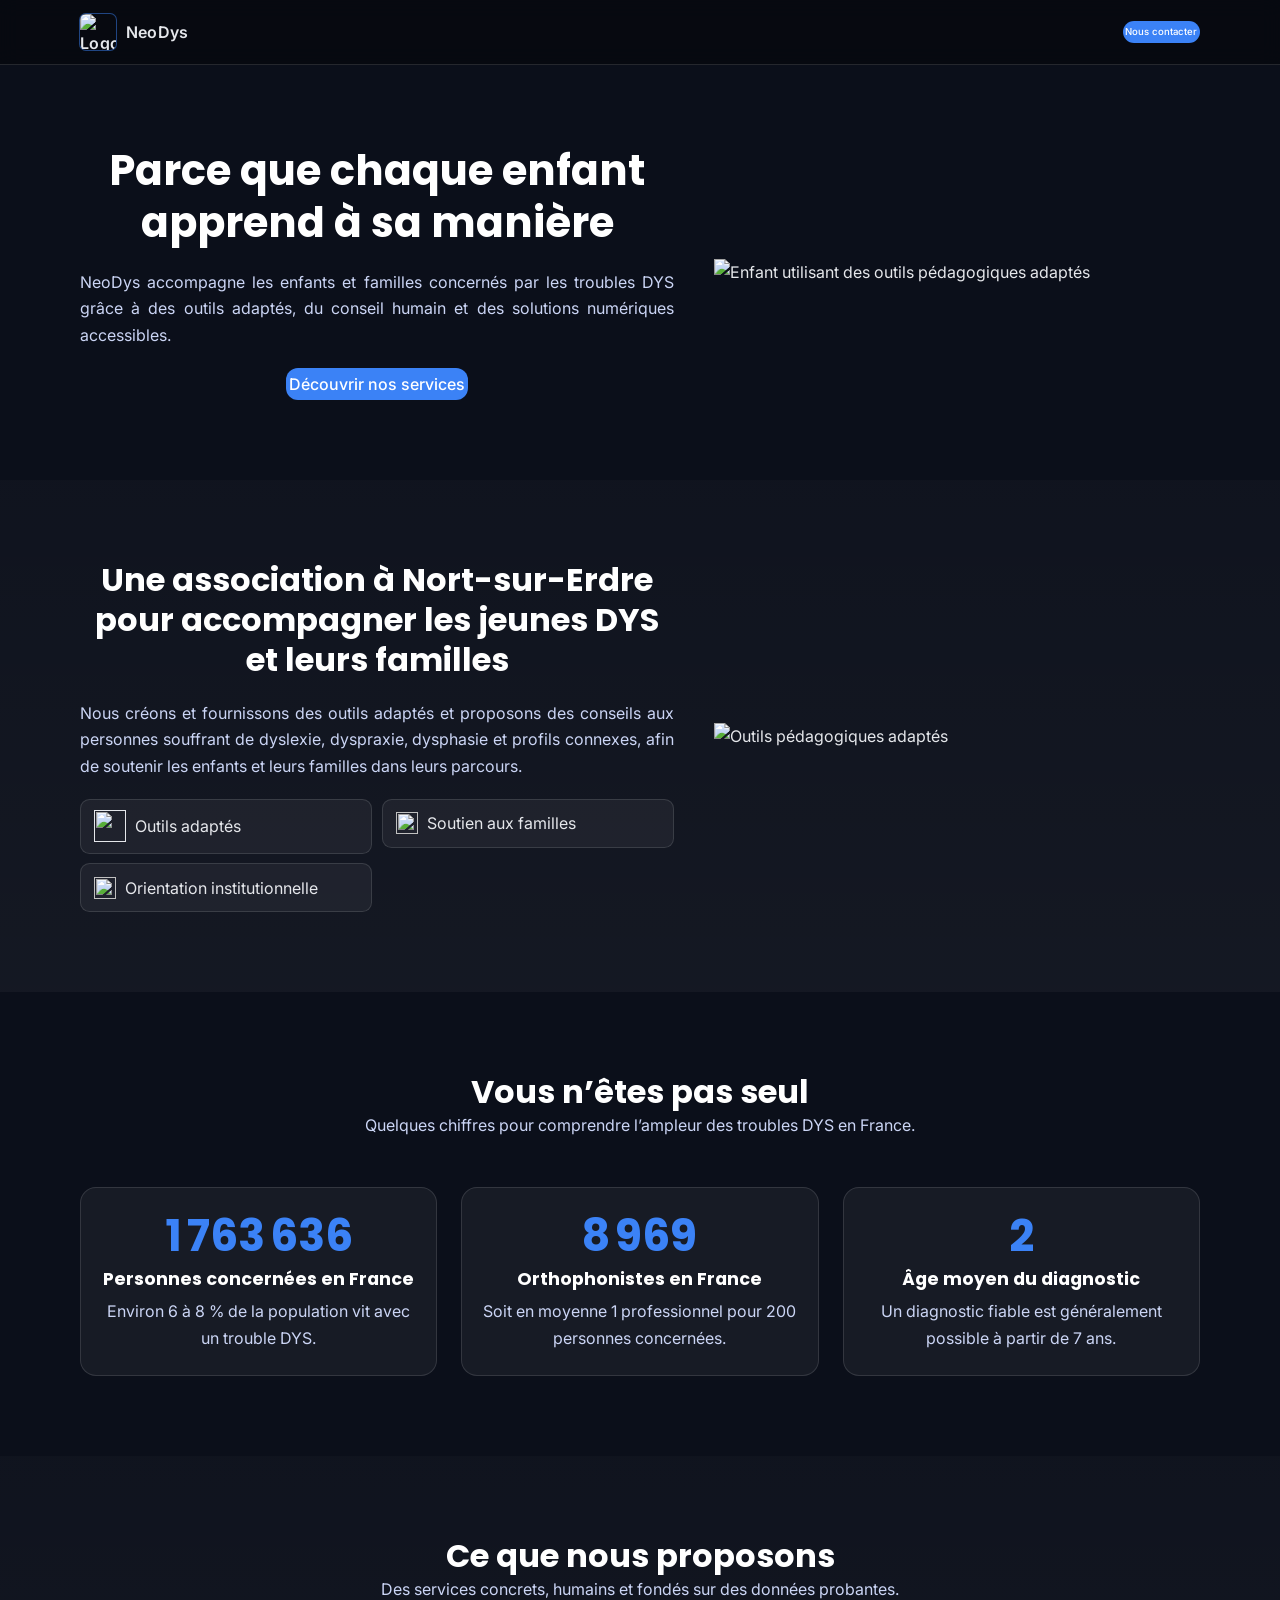
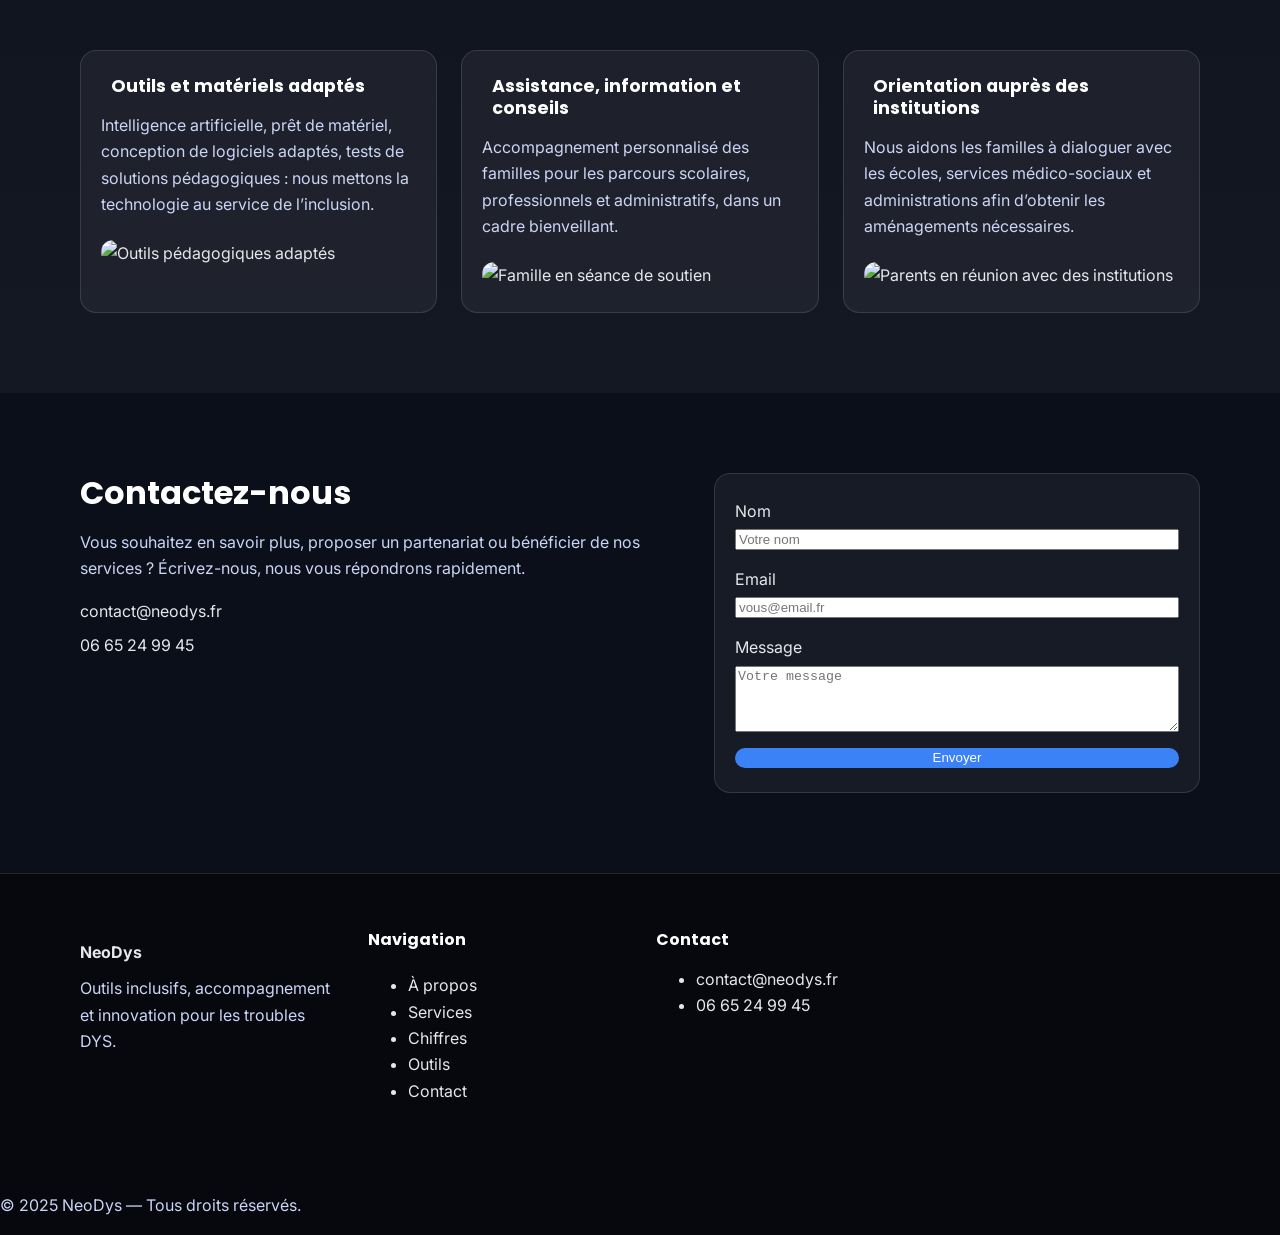
==== commit 6e0c2d9e: "Update index.html" ====
--- a/index.html
+++ b/index.html
@@ -166,6 +166,7 @@
                   <li><a href="#about">À propos</a></li>
                   <li><a href="#services">Services</a></li>
                   <li><a href="#stats">Chiffres</a></li>
+                  <li><a href="pages/outils.html">Outils</a></li>
                   <li><a href="#contact">Contact</a></li>
                </ul>
             </nav>
@@ -173,14 +174,7 @@
                <h4>Contact</h4>
                <ul>
                   <li><a href="mailto:contact@neodys.fr">contact@neodys.fr</a></li>
-                  <li><a href="tel:+33600000000">06 00 00 00 00</a></li>
-               </ul>
-            </div>
-            <div class="footer-legal">
-               <h4>Légal</h4>
-               <ul>
-                  <li><a href="#">Mentions légales</a></li>
-                  <li><a href="#">Politique de confidentialité</a></li>
+                  <li><a href="tel:+33600000000">06 65 24 99 45</a></li>
                </ul>
             </div>
          </div>
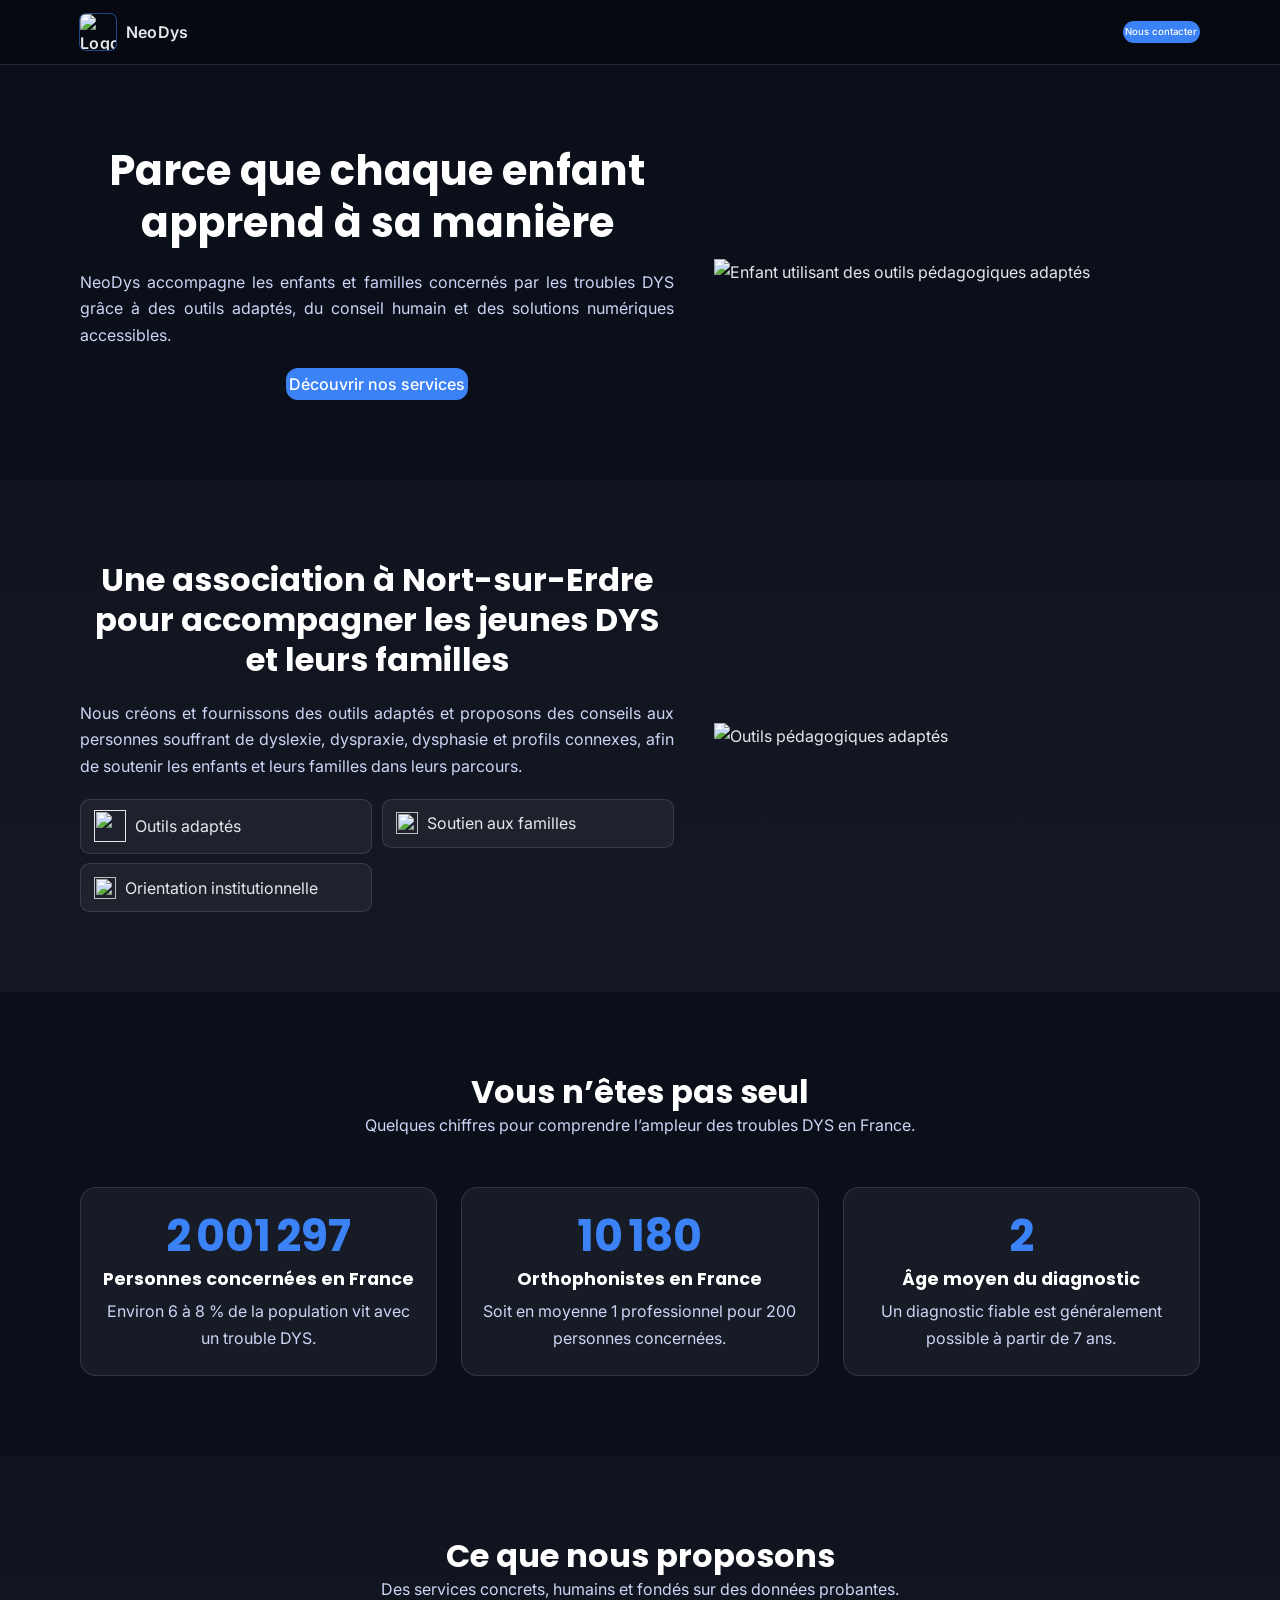
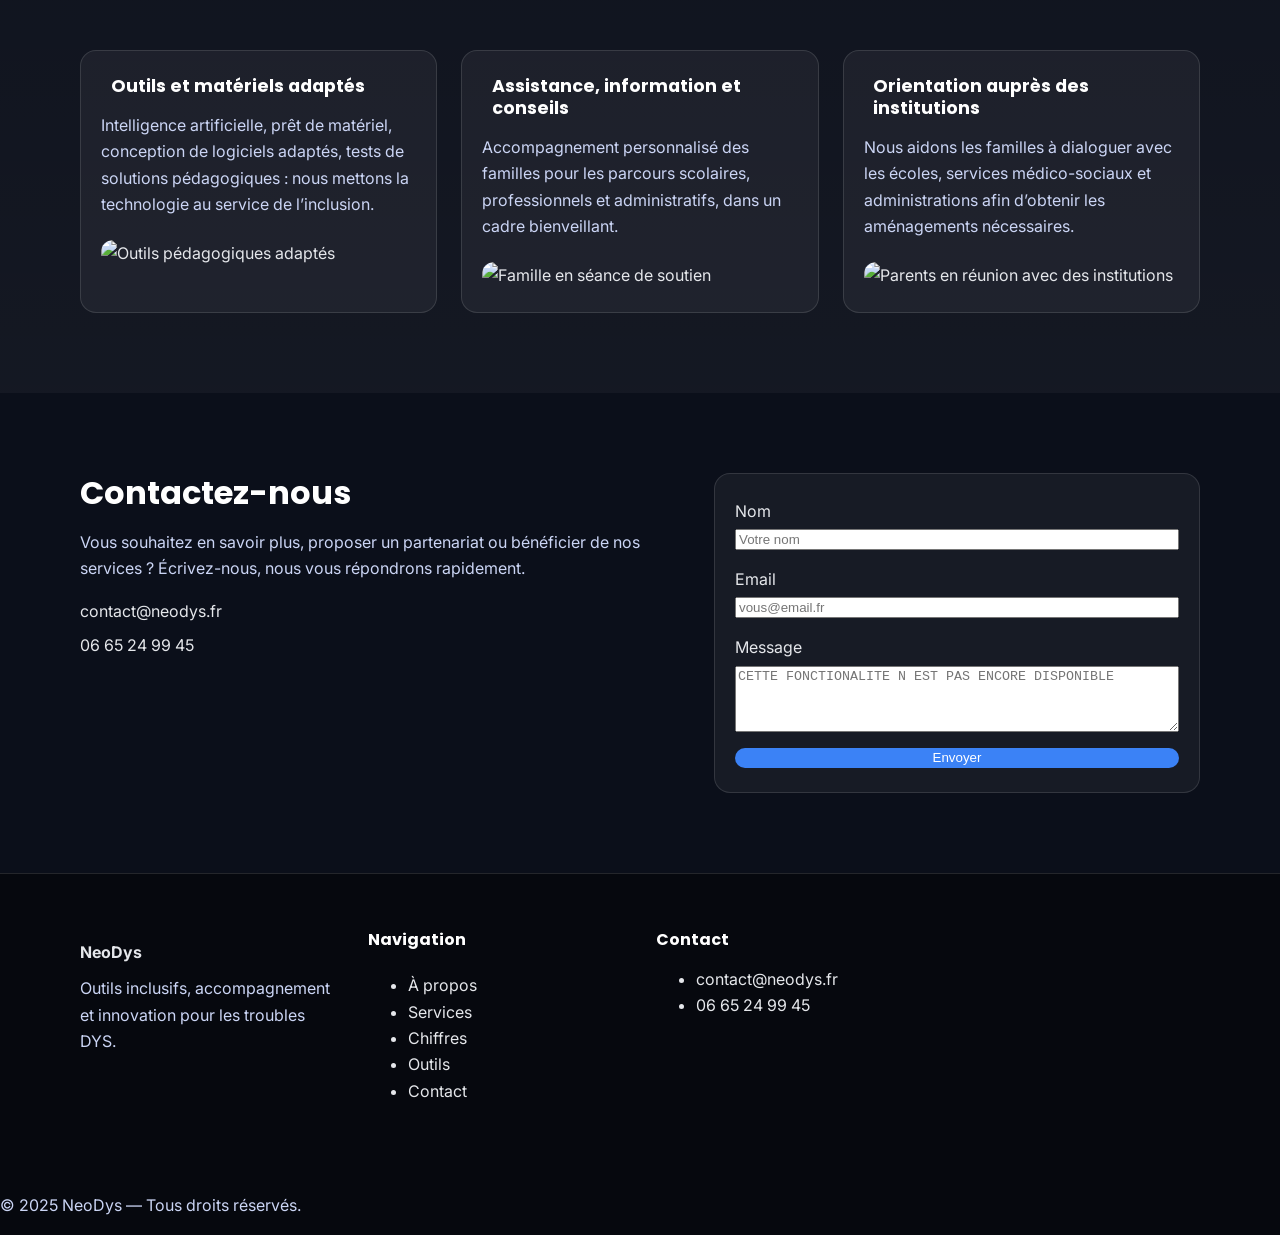
==== commit 8211b676: "Update index.html" ====
--- a/index.html
+++ b/index.html
@@ -148,7 +148,7 @@
             <form method="post" action="#" class="contact-form">
                <div class="form-field"><label for="name">Nom</label><input type="text" id="name" required placeholder="Votre nom"/></div>
                <div class="form-field"><label for="email">Email</label><input type="email" id="email" required placeholder="vous@email.fr"/></div>
-               <div class="form-field"><label for="message">Message</label><textarea id="message" rows="4" required placeholder="Votre message"></textarea></div>
+               <div class="form-field"><label for="message">Message</label><textarea id="message" rows="4" required placeholder="CETTE FONCTIONALITE N EST PAS ENCORE DISPONIBLE"></textarea></div>
                <button type="submit" id="ief5v3" class="btn btn-primary">Envoyer</button>
             </form>
          </div>
@@ -174,7 +174,7 @@
                <h4>Contact</h4>
                <ul>
                   <li><a href="mailto:contact@neodys.fr">contact@neodys.fr</a></li>
-                  <li><a href="tel:+33600000000">06 65 24 99 45</a></li>
+                  <li><a href="tel:+336665249945">06 65 24 99 45</a></li>
                </ul>
             </div>
          </div>
